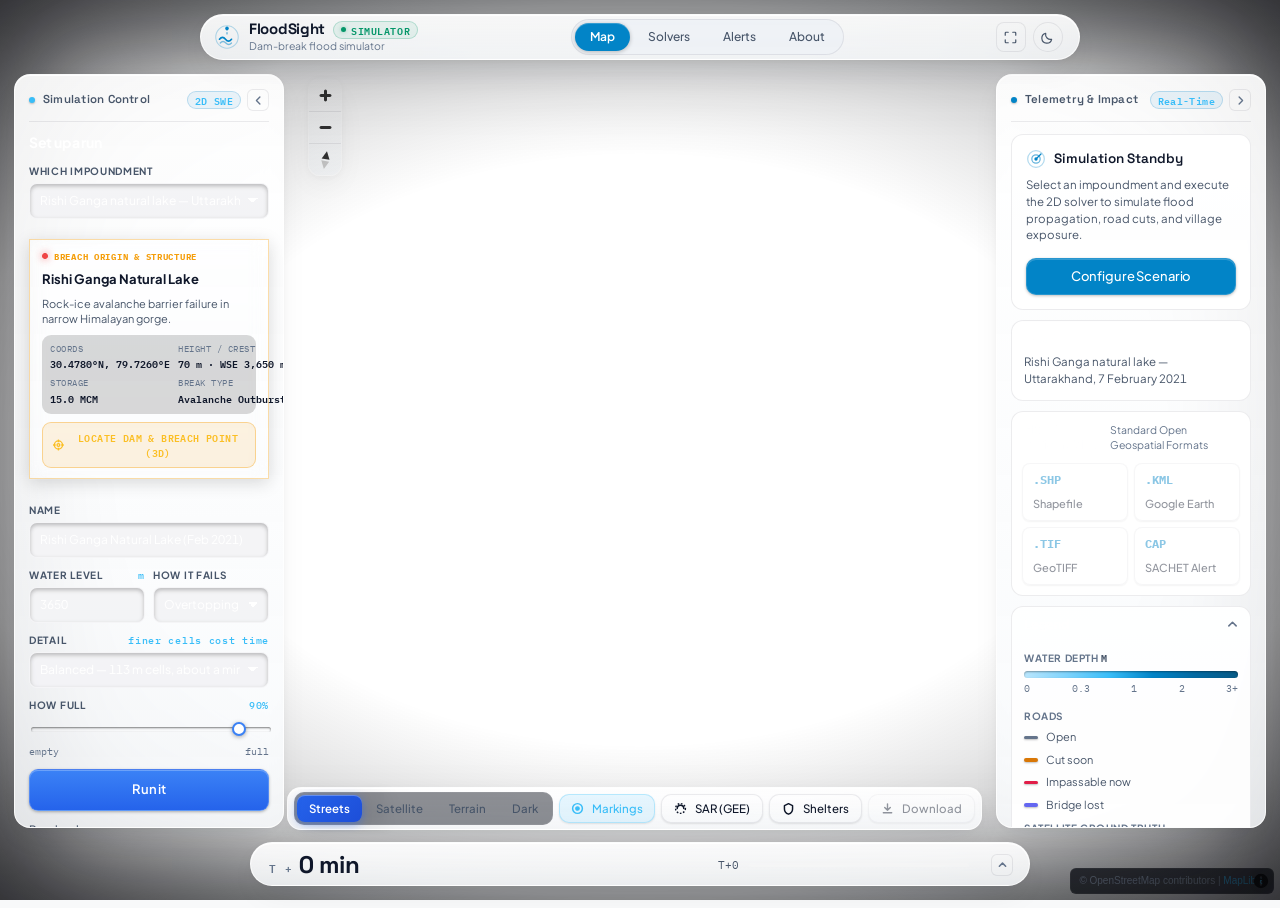
==== frontend/index.html @ 14c12508 "feat: initial commit for FloodSight (SIH26161)" ====
<!DOCTYPE html>
<html lang="en">
<head>
  <meta charset="UTF-8" />
  <meta name="viewport" content="width=device-width, initial-scale=1.0" />
  <title>FloodSight — dam-break flood simulator</title>
  <meta name="description" content="FloodSight: dam-break flood simulator for landslide dams and unmapped impoundments. Validated 2D shallow-water solver. SIH26161." />

  <link href="maplibre-gl.css" rel="stylesheet" />
  <script src="maplibre-gl.js"></script>
  <script src="plotly-2.32.0.min.js"></script>

  <link rel="preconnect" href="https://fonts.googleapis.com" />
  <link rel="preconnect" href="https://fonts.gstatic.com" crossorigin />
  <link href="https://fonts.googleapis.com/css2?family=IBM+Plex+Mono:ital,wght@0,400;0,500;0,600;1,400&family=Plus+Jakarta+Sans:ital,wght@0,300..800;1,300..800&family=Space+Grotesk:wght@500;600;700&display=swap" rel="stylesheet" />

  <link rel="stylesheet" href="styles.css" />
</head>

<body>

<!-- ══════════════════════════════════════════════════════════════ DASHBOARD -->
<main id="app-main">

  <!-- Full-bleed map, always a sibling of the chrome overlay, never a grid track. -->
  <section id="stage" aria-label="Flood map">
    <div id="map"></div>
    <div id="map-vignette" aria-hidden="true"></div>

    <div class="map-tools">
      <div id="basemap-switcher" role="group" aria-label="Basemap">
        <button class="seg is-active" data-mode="streets"   onclick="switchBasemap('streets')">Streets</button>
        <button class="seg" data-mode="satellite" onclick="switchBasemap('satellite')">Satellite</button>
        <button class="seg" data-mode="topo"      onclick="switchBasemap('topo')">Terrain</button>
        <button class="seg" data-mode="dark"      onclick="switchBasemap('dark')">Dark</button>
      </div>

      <button class="btn btn-quiet is-active" type="button" id="btn-toggle-markings"
              onclick="toggleMapMarkings()" title="Toggle map markings (Dam, Villages, Wavefront, Cuts)" aria-pressed="true">
        <svg viewBox="0 0 16 16" width="13" height="13" aria-hidden="true" fill="none" stroke="currentColor" stroke-width="1.8">
          <circle cx="8" cy="8" r="6"/>
          <circle cx="8" cy="8" r="2" fill="currentColor"/>
        </svg>
        <span>Markings</span>
      </button>

      <button class="btn btn-quiet" type="button" id="btn-toggle-sar"
              onclick="toggleGeeSarLayer()" title="Toggle Google Earth Engine Sentinel-1 SAR Radar Flood Trace" aria-pressed="false">
        <svg viewBox="0 0 16 16" width="13" height="13" aria-hidden="true" fill="none" stroke="currentColor" stroke-width="1.8">
          <circle cx="8" cy="8" r="6" stroke-dasharray="2 2"/>
          <path d="M4 8a4 4 0 0 1 8 0" stroke-linecap="round"/>
        </svg>
        <span>SAR (GEE)</span>
      </button>

      <button class="btn btn-quiet is-active" type="button" id="btn-toggle-shelters"
              onclick="toggleShelters()" title="Toggle High-Ground Safe Shelters & Evacuation Havens" aria-pressed="true">
        <svg viewBox="0 0 16 16" width="13" height="13" aria-hidden="true" fill="none" stroke="currentColor" stroke-width="1.8">
          <path d="M8 2l5 2.5v4c0 3-2.5 5.5-5 6.5-2.5-1-5-3.5-5-6.5v-4L8 2z" stroke-linecap="round" stroke-linejoin="round"/>
        </svg>
        <span>Shelters</span>
      </button>

      <div class="menu-wrap">
        <button class="btn btn-quiet" type="button" id="btn-download"
                onclick="toggleDownloads()" aria-expanded="false" aria-controls="download-menu" disabled>
          <svg viewBox="0 0 14 14" width="13" height="13" aria-hidden="true">
            <path d="M7 2v7m0 0 3-3m-3 3-3-3M2.5 11.5h9" fill="none" stroke="currentColor"
                  stroke-width="1.5" stroke-linecap="round" stroke-linejoin="round"/>
          </svg>
          Download
        </button>
        <div id="download-menu" class="menu" hidden>
          <button id="btn-shp" onclick="downloadExport('shp')" disabled>Shapefile <em>.shp</em></button>
          <button id="btn-kml" onclick="downloadExport('kml')" disabled>Google Earth <em>.kml</em></button>
          <button id="btn-tif" onclick="downloadExport('tif')" disabled>Max Depth GeoTIFF <em>.tif</em></button>
          <button id="btn-cap" onclick="downloadExport('cap')" disabled>Alert file <em>CAP JSON</em></button>
          <p class="menu-note">CAP is formatted for SACHET. Nothing is transmitted.</p>
        </div>
      </div>
    </div>
  </section>

  <!-- Transparent overlay grid. Four regions in four named cells; the centre
       cell is never occupied, so it is always clear map — that, not manual
       fixed-position math, is what keeps these four from ever colliding. -->
  <div id="workspace">

    <!-- ══════════════════════════════════════════════════════════════ HEADER -->
    <header id="app-header">
      <div class="brand">
        <svg class="brand-mark" viewBox="0 0 32 32" aria-hidden="true">
          <circle cx="16" cy="16" r="15" fill="none" stroke="currentColor" stroke-width="1.4" opacity=".28"/>
          <path d="M6 19q4-5 8 0t8 0" fill="none" stroke="currentColor" stroke-width="2.2" stroke-linecap="round"/>
          <path d="M7 24q3.6-4 7.5 0t7.5 0" fill="none" stroke="currentColor" stroke-width="1.7" stroke-linecap="round" opacity=".5"/>
          <path d="M16 5v7" stroke="currentColor" stroke-width="1.6" stroke-linecap="round" stroke-dasharray="2 3" opacity=".65"/>
          <circle cx="16" cy="4.5" r="2.4" fill="currentColor"/>
        </svg>
        <div class="brand-text">
          <div class="brand-title-row">
            <h1>FloodSight</h1>
            <span class="live-pill"><span class="live-dot"></span>SIMULATOR</span>
          </div>
          <p>Dam-break flood simulator</p>
        </div>
      </div>

      <nav class="tabs" aria-label="Sections">
        <button class="tab is-active" id="tab-dashboard" onclick="switchTab('dashboard')">Map</button>
        <button class="tab" id="tab-compare"  onclick="switchTab('compare')">Solvers</button>
        <button class="tab" id="tab-alerts"   onclick="switchTab('alerts')">Alerts</button>
        <button class="tab" id="tab-about"    onclick="switchTab('about')">About</button>
      </nav>

      <div class="header-end">
        <span class="grid-badge" id="header-cell-size" title="Simulation grid cell size" hidden></span>
        <button class="icon-btn" id="zen-toggle" type="button" onclick="toggleZenMode()" title="Zen Mode: Hide all panels to view full map (Press Z)" aria-label="Toggle zen mode">
          <svg viewBox="0 0 20 20" aria-hidden="true" width="15" height="15" fill="none" stroke="currentColor" stroke-width="1.6">
            <path d="M3 7V4a1 1 0 0 1 1-1h3m10 4V4a1 1 0 0 0-1-1h-3M3 13v3a1 1 0 0 0 1 1h3m10-4v3a1 1 0 0 1-1 1h-3" stroke-linecap="round" stroke-linejoin="round"/>
          </svg>
        </button>
        <button class="icon-btn" id="theme-toggle" type="button" aria-label="Switch light or dark">
          <svg viewBox="0 0 20 20" aria-hidden="true" width="15" height="15">
            <path d="M15.5 12.4A6.6 6.6 0 0 1 7.6 4.5a6.6 6.6 0 1 0 7.9 7.9Z"
                  fill="none" stroke="currentColor" stroke-width="1.6" stroke-linejoin="round"/>
          </svg>
        </button>
      </div>
    </header>

    <!-- ─────────────────────────────────────────────── LEFT: run controls -->
    <aside id="left-panel" aria-label="Set up and run a simulation">
      <div class="window-header">
        <div class="window-title-row">
          <span class="window-dot dot-cyan"></span>
          <span class="window-title">Simulation Control</span>
        </div>
        <div class="window-actions">
          <span class="window-badge">2D SWE</span>
          <button class="win-btn" type="button" onclick="togglePanel('left')" title="Collapse Panel (Alt+L)" aria-label="Collapse panel">
            <svg viewBox="0 0 16 16" width="11" height="11" fill="none" stroke="currentColor" stroke-width="2">
              <path d="M10 3L5 8l5 5" stroke-linecap="round" stroke-linejoin="round"/>
            </svg>
          </button>
        </div>
      </div>

      <div class="sheet-body">
        <h2>Set up a run</h2>

        <div class="field">
          <label for="scenario-select">Which impoundment</label>
          <select id="scenario-select" onchange="window.updateScenarioDefaults()">
            <option value="rishiganga" selected>Rishi Ganga natural lake — Uttarakhand, 2021</option>
            <option value="phutkal">Phutkal landslide dam — Ladakh, 2015</option>
            <option value="south_lhonak">South Lhonak GLOF & Chungthang dam — Sikkim, 2023</option>
            <option value="derna">Derna dams — Libya, 2023 (Copernicus EMSR696 observed)</option>
            <option value="ivanovo">Ivanovo dam collapse — Bulgaria, 2012 (GFD satellite observed)</option>
            <option value="malpasset">Malpasset arch dam — France, 1959 (Dry-bed field benchmark)</option>
            <option value="annamayya">Annamayya dam breach — Andhra Pradesh, 2021 (Cheyyeru flash flood)</option>
          </select>
        </div>

        <!-- Tactical Dam & Breach Origin HUD Card -->
        <div id="dam-origin-card" class="dam-setup-card">
          <div class="dam-card-kicker">
            <span class="dam-card-pulse"></span>
            <span class="dam-card-kicker-text">BREACH ORIGIN &amp; STRUCTURE</span>
          </div>
          <div class="dam-card-title" id="dam-card-title">Rishi Ganga Natural Lake</div>
          <div class="dam-card-desc" id="dam-card-desc">Rock-ice avalanche barrier failure in narrow Himalayan gorge.</div>
          
          <div class="dam-card-telemetry">
            <div class="telemetry-item">
              <span class="t-lbl">Coords</span>
              <span class="t-val" id="dam-card-coords">30.4780°N, 79.7260°E</span>
            </div>
            <div class="telemetry-item">
              <span class="t-lbl">Height / Crest</span>
              <span class="t-val" id="dam-card-height">70 m · WSE 3,650 m</span>
            </div>
            <div class="telemetry-item">
              <span class="t-lbl">Storage</span>
              <span class="t-val" id="dam-card-vol">15.0 MCM</span>
            </div>
            <div class="telemetry-item">
              <span class="t-lbl">Break Type</span>
              <span class="t-val" id="dam-card-failure">Avalanche Outburst</span>
            </div>
          </div>

          <button type="button" class="btn-focus-dam" onclick="focusDamBreachPoint()" title="Fly 3D camera to exact dam crest and breach point">
            <svg viewBox="0 0 16 16" width="12" height="12" fill="none" stroke="currentColor" stroke-width="2">
              <circle cx="8" cy="8" r="6"/><circle cx="8" cy="8" r="2"/>
              <line x1="8" y1="0" x2="8" y2="4"/><line x1="8" y1="12" x2="8" y2="16"/>
              <line x1="0" y1="8" x2="4" y2="8"/><line x1="12" y1="8" x2="16" y2="8"/>
            </svg>
            Locate Dam &amp; Breach Point (3D)
          </button>
        </div>

        <div class="field">
          <label for="dam-name-input">Name</label>
          <input id="dam-name-input" type="text" value="Rishi Ganga Natural Lake (Feb 2021)" />
        </div>

        <div class="field-row">
          <div class="field">
            <label for="wse-input">Water level <span class="hint">m</span></label>
            <input id="wse-input" type="number" value="3650" min="0" step="0.5" />
          </div>
          <div class="field">
            <label for="failure-mode">How it fails</label>
            <select id="failure-mode">
              <option value="overtopping" selected>Overtopping</option>
              <option value="piping">Piping</option>
            </select>
          </div>
        </div>

        <div class="field">
          <label for="resolution-select">Detail <span class="hint">finer cells cost time</span></label>
          <select id="resolution-select">
            <option value="6">Rough — 170 m cells, about 30 s</option>
            <option value="4" selected>Balanced — 113 m cells, about a minute</option>
            <option value="2">Fine — 57 m cells, about 12 minutes</option>
            <option value="1">Full — 28 m cells, very slow</option>
          </select>
        </div>

        <div class="field">
          <label for="reservoir-fraction">How full <span class="hint" id="res-frac-val">90%</span></label>
          <input id="reservoir-fraction" class="range" type="range"
                 min="0.1" max="1.0" step="0.05" value="0.9"
                 oninput="document.getElementById('res-frac-val').textContent = (+this.value*100).toFixed(0)+'%'" />
          <div class="range-ends"><span>empty</span><span>full</span></div>
        </div>

        <button class="btn btn-primary btn-block btn-lg" id="btn-run" onclick="runSimulation()">Run it</button>

        <p id="run-status" class="run-status" role="status" aria-live="polite">Ready when you are.</p>

        <div id="run-progress" class="run-progress hidden" role="progressbar"
             aria-valuemin="0" aria-valuemax="100" aria-valuenow="0">
          <div class="rp-track"><div class="rp-fill" id="rp-fill"></div></div>
          <div class="rp-meta"><span id="rp-label">—</span><span id="rp-pct">0%</span></div>
          <p class="rp-detail" id="rp-detail"></p>
        </div>

        <ol class="progress-steps" id="progress-steps" aria-label="Stages">
          <li class="progress-step step-pending" id="step-0"><span class="step-dot"></span>Estimating the breach</li>
          <li class="progress-step step-pending" id="step-1"><span class="step-dot"></span>Routing the water</li>
          <li class="progress-step step-pending" id="step-2"><span class="step-dot"></span>Finding who is hit</li>
          <li class="progress-step step-pending" id="step-3"><span class="step-dot"></span>Packaging the files</li>
        </ol>

        <details class="disclose">
          <summary>How this was worked out</summary>
          <div class="disclose-body">
            <p>Three breach estimates run as an ensemble. The middle one drives the map;
               the outer two set the flooded-area envelope.</p>
            <div class="arm" id="breach-pess">
              <span class="arm-name">Bigger, faster breach</span>
              <span class="arm-stat" id="bp-qp">—</span><span class="arm-stat" id="bp-tf">—</span>
            </div>
            <div class="arm arm-mid" id="breach-cent">
              <span class="arm-name">Middle <em>Froehlich 2008</em></span>
              <span class="arm-stat" id="bc-qp">—</span><span class="arm-stat" id="bc-tf">—</span>
            </div>
            <div class="arm" id="breach-opti">
              <span class="arm-name">Smaller, slower breach</span>
              <span class="arm-stat" id="bo-qp">—</span><span class="arm-stat" id="bo-tf">—</span>
            </div>
            <p class="disclose-note">
              Water is routed with a well-balanced 2D finite-volume shallow-water solver,
              checked against the Ritter analytical dam break. Terrain is Copernicus GLO-30,
              population GHS-POP, roads and buildings OpenStreetMap.
            </p>
          </div>
        </details>
      </div>
    </aside>

    <!-- ─────────────────────────────────────────── RIGHT: everything computed -->
    <aside id="right-panel" aria-label="Results">
      <div class="window-header">
        <div class="window-title-row">
          <span class="window-dot dot-blue"></span>
          <span class="window-title">Telemetry & Impact</span>
        </div>
        <div class="window-actions">
          <span class="window-badge">Real-Time</span>
          <button class="win-btn" type="button" onclick="togglePanel('right')" title="Collapse Panel (Alt+R)" aria-label="Collapse panel">
            <svg viewBox="0 0 16 16" width="11" height="11" fill="none" stroke="currentColor" stroke-width="2">
              <path d="M6 3l5 5-5 5" stroke-linecap="round" stroke-linejoin="round"/>
            </svg>
          </button>
        </div>
      </div>

      <div id="answer-card" class="card" data-state="empty">
        <div class="card-empty">
          <div class="ac-empty-header">
            <svg class="ac-radar-icon" viewBox="0 0 24 24" aria-hidden="true" width="20" height="20">
              <circle cx="12" cy="12" r="10" fill="none" stroke="currentColor" stroke-width="1.5" opacity=".3"/>
              <circle cx="12" cy="12" r="5" fill="none" stroke="currentColor" stroke-width="1.5" opacity=".6"/>
              <circle cx="12" cy="12" r="2" fill="currentColor"/>
              <path d="M12 12l6-6" stroke="currentColor" stroke-width="1.5" stroke-linecap="round"/>
            </svg>
            <p class="ac-empty-title">Simulation Standby</p>
          </div>
          <p class="ac-empty-body">Select an impoundment and execute the 2D solver to simulate flood propagation, road cuts, and village exposure.</p>
          <button class="btn btn-primary btn-block" type="button" onclick="document.getElementById('scenario-select').focus()">Configure Scenario</button>
        </div>

        <div class="card-full">
          <div class="ac-lead">
            <svg class="ac-icon" viewBox="0 0 24 24" aria-hidden="true">
              <circle cx="9" cy="7.5" r="2.6" fill="none" stroke="currentColor" stroke-width="1.7"/>
              <circle cx="16.5" cy="8.5" r="2.1" fill="none" stroke="currentColor" stroke-width="1.5" opacity=".6"/>
              <path d="M4 18.5c0-2.8 2.2-5 5-5s5 2.2 5 5" fill="none" stroke="currentColor" stroke-width="1.7" stroke-linecap="round"/>
              <path d="M15.2 13.7c2.5.2 4.4 2.3 4.4 4.8" fill="none" stroke="currentColor" stroke-width="1.5" stroke-linecap="round" opacity=".6"/>
            </svg>
            <div>
              <span class="ac-num" id="val-par">—</span>
              <span class="ac-unit">People in the flood path</span>
            </div>
          </div>
          <p class="ac-scope">Whole event · <span id="val-buildings">—</span> buildings flooded</p>

          <!-- Below the rule everything is read at the playhead. Only these two
               are genuinely time-varying in the run output. -->
          <p class="ac-at">At <span class="ac-at-t">T+<b id="ac-t-val">0</b> min</span></p>
          <dl class="ac-rows">
            <div class="ac-row">
              <dt>Roads cut</dt>
              <dd><span id="val-roads">—</span><span class="ac-of" id="val-roads-of"></span></dd>
            </div>
            <div class="ac-row ac-row-alert">
              <dt>Villages cut off</dt>
              <dd><span id="val-isolated">—</span></dd>
            </div>
          </dl>
        </div>
      </div>

      <div id="evac-card" class="card" hidden>
        <div class="card-head">
          <h2>Evacuate first</h2>
          <p class="card-note">By isolation time, people, exits</p>
        </div>
        <div id="priority-list" class="priority-list" role="list"></div>
        <button class="card-foot-btn" type="button" id="btn-all-villages" onclick="toggleAllVillages()">
          View all locations
        </button>
      </div>

      <div class="card" id="event-details">
        <div class="card-head"><h2>Event</h2></div>
        <div class="card-body">
          <p id="event-desc">Rishi Ganga natural lake — Uttarakhand, 7 February 2021</p>
        </div>
      </div>

      <div id="hadr-export-card" class="card">
        <div class="card-head">
          <h2>HADR Deliverables</h2>
          <p class="card-note">Standard Open Geospatial Formats</p>
        </div>
        <div class="card-body export-grid" style="display:grid;grid-template-columns:1fr 1fr;gap:6px;padding:10px;">
          <button class="btn btn-sm btn-quiet" id="btn-shp-card" onclick="downloadExport('shp')" disabled title="GIS Inundation Extent (.shp)">
            <strong>.SHP</strong> Shapefile
          </button>
          <button class="btn btn-sm btn-quiet" id="btn-kml-card" onclick="downloadExport('kml')" disabled title="Google Earth Overlay (.kml)">
            <strong>.KML</strong> Google Earth
          </button>
          <button class="btn btn-sm btn-quiet" id="btn-tif-card" onclick="downloadExport('tif')" disabled title="Max Flood Depth GeoTIFF (.tif)">
            <strong>.TIF</strong> GeoTIFF
          </button>
          <button class="btn btn-sm btn-quiet" id="btn-cap-card" onclick="downloadExport('cap')" disabled title="Common Alerting Protocol (CAP 1.2)">
            <strong>CAP</strong> SACHET Alert
          </button>
        </div>
      </div>

      <div id="validation-panel" class="card" hidden></div>

      <div id="map-legend" class="card">
        <button class="card-head card-head-btn" type="button" onclick="toggleLegend()"
                aria-expanded="true" aria-controls="legend-body">
          <h2>Legend</h2>
          <svg viewBox="0 0 12 12" width="11" height="11" aria-hidden="true">
            <path d="M2 7.5 6 3.5 10 7.5" fill="none" stroke="currentColor"
                  stroke-width="1.7" stroke-linecap="round" stroke-linejoin="round"/>
          </svg>
        </button>
        <div id="legend-body" class="card-body">
          <p class="legend-label">Water depth <em>m</em></p>
          <div class="legend-ramp"></div>
          <div class="legend-ramp-scale"><span>0</span><span>0.3</span><span>1</span><span>2</span><span>3+</span></div>
          <p class="legend-label">Roads</p>
          <ul class="legend-keys">
            <li><i class="k-line k-open"></i>Open</li>
            <li><i class="k-line k-risk"></i>Cut soon</li>
            <li><i class="k-line k-cut"></i>Impassable now</li>
            <li><i class="k-line k-bridge"></i>Bridge lost</li>
          </ul>
          <p class="legend-label" style="margin-top:8px;">Satellite Ground Truth</p>
          <ul class="legend-keys">
            <li><i class="k-line" style="background:#06b6d4;height:3px;"></i>Observed extent</li>
            <li><i class="k-line" style="background:#818cf8;border:1px dashed #6366f1;height:3px;"></i>Sentinel-1 SAR (GEE)</li>
          </ul>
          <p class="legend-label" style="margin-top:8px;">Safe Havens &amp; Shelters</p>
          <ul class="legend-keys">
            <li><i class="k-line" style="background:#10b981;height:3px;"></i>Safe Evacuation Haven</li>
          </ul>
        </div>
      </div>
    </aside>

    <!-- event detail popover, anchored to a timeline pin -->
    <div id="event-pop" class="card" role="dialog" aria-label="Event detail" hidden>
      <div class="pop-head">
        <p class="pop-kicker" id="pop-kicker">Event</p>
        <button class="pop-close" type="button" onclick="closeEventPop()" aria-label="Close">
          <svg viewBox="0 0 12 12" width="11" height="11" aria-hidden="true">
            <path d="M3 3l6 6M9 3l-6 6" stroke="currentColor" stroke-width="1.7" stroke-linecap="round"/>
          </svg>
        </button>
      </div>
      <h3 id="callout-village" dir="auto">—</h3>
      <dl class="pop-rows">
        <div><dt>Water arrives</dt><dd id="callout-arr">—</dd></div>
        <div><dt>Last road closes</dt><dd id="callout-iso">—</dd></div>
        <div><dt>People</dt><dd id="callout-pop">—</dd></div>
        <div><dt>Evacuate to</dt><dd id="callout-shelter" style="color:#10b981;font-weight:600;">Safe High Ground</dd></div>
      </dl>
      <p class="pop-window" id="callout-window-line"><span id="callout-window">—</span></p>
    </div>

  <!-- ─────────────────────────────────────────────────────────── THE SPINE -->
  <section id="spine" class="is-compact" aria-label="Timeline" data-state="empty">
    <div class="spine-lanes-wrap">
      <div class="spine-gutter">
        <div class="lane-name"><span>Flow depth</span></div>
        <div class="lane-name"><span>Events</span></div>
        <div class="lane-name"><span>Roads</span><em id="roads-count"></em></div>
      </div>

      <div class="spine-body">
        <div id="spine-empty" class="spine-empty">
          <div class="spine-empty-inner">
            <svg viewBox="0 0 24 24" width="22" height="22" fill="none" stroke="currentColor" stroke-width="1.6" opacity=".7">
              <path d="M3 17l4-5 4 4 5-8 5 4" stroke-linecap="round" stroke-linejoin="round"/>
            </svg>
            <span>Simulation timeline & hydrograph initialize upon execution</span>
          </div>
        </div>

        <div id="spine-lanes" class="spine-lanes" hidden>
          <svg id="lane-flow" class="lane" viewBox="0 0 1000 60" preserveAspectRatio="none" aria-hidden="true">
            <defs>
              <linearGradient id="flow-grad" x1="0" y1="0" x2="0" y2="1">
                <stop offset="0%"   stop-color="var(--water)" stop-opacity=".38"/>
                <stop offset="100%" stop-color="var(--water)" stop-opacity=".04"/>
              </linearGradient>
            </defs>
            <path id="flow-area" d="" />
            <path id="flow-line" d="" />
          </svg>

          <div id="lane-events" class="lane lane-events">
            <div class="axis"></div>
            <div id="event-pins"></div>
          </div>

          <svg id="lane-roads" class="lane" viewBox="0 0 1000 26" preserveAspectRatio="none" aria-hidden="true">
            <path id="roads-open-area" d="" />
            <path id="roads-risk-area" d="" />
            <path id="roads-cut-area"  d="" />
          </svg>

          <div id="playhead" aria-hidden="true"><b id="playhead-tag">T+0</b><i></i></div>
        </div>

        <!-- Native range: gives keyboard, screen readers and drag for free. -->
        <input type="range" id="time-slider" min="0" max="100" value="0" step="1"
               aria-label="Simulation time" oninput="onTimeSlider(+this.value)" />
      </div>
    </div>

    <div class="spine-foot">
      <button id="btn-play" class="btn btn-primary" onclick="togglePlay()"
              aria-label="Play the flood animation" hidden>
        <svg viewBox="0 0 12 12" width="11" height="11" aria-hidden="true"><path d="M3 2l7 4-7 4z" fill="currentColor"/></svg>
        <span>Play</span>
      </button>
      <button id="btn-rewind" class="icon-btn" onclick="rewindToStart()" aria-label="Back to T+0" hidden>
        <svg viewBox="0 0 14 14" width="12" height="12" aria-hidden="true">
          <path d="M4 3v8M11 3.5l-5.5 3.5L11 10.5z" fill="none" stroke="currentColor"
                stroke-width="1.5" stroke-linejoin="round" stroke-linecap="round"/>
        </svg>
      </button>

      <div class="readout">
        <span class="readout-t">T +</span>
        <span class="readout-v" id="scrubber-time-val">0 min</span>
      </div>

      <div class="spine-ends">
        <span>T+0</span>
        <span class="spine-ends-track" aria-hidden="true"><i id="ends-fill"></i></span>
        <span id="scrubber-max"></span>
      </div>
      <span id="scrubber-mid" hidden></span>
      <button class="win-btn spine-toggle-btn" id="btn-toggle-spine" type="button" onclick="toggleSpine()" title="Minimize / Expand Timeline" aria-label="Toggle timeline height">
        <svg viewBox="0 0 14 14" width="11" height="11" fill="none" stroke="currentColor" stroke-width="2">
          <path id="spine-chevron-path" d="M3 8l4-4 4 4" stroke-linecap="round" stroke-linejoin="round"/>
        </svg>
      </button>
    </div>
  </section>

  <!-- Floating Collapsed Window Handles -->
  <button class="floating-handle handle-left" id="handle-left" type="button" onclick="togglePanel('left')" aria-label="Open Simulation Control">
    <span class="window-dot dot-cyan"></span>
    <span class="handle-text">Parameters</span>
    <svg viewBox="0 0 14 14" width="10" height="10" fill="none" stroke="currentColor" stroke-width="2">
      <path d="M5 3l4 4-4 4" stroke-linecap="round" stroke-linejoin="round"/>
    </svg>
  </button>

  <button class="floating-handle handle-right" id="handle-right" type="button" onclick="togglePanel('right')" aria-label="Open Telemetry & Impact">
    <svg viewBox="0 0 14 14" width="10" height="10" fill="none" stroke="currentColor" stroke-width="2">
      <path d="M9 3L5 7l4 4" stroke-linecap="round" stroke-linejoin="round"/>
    </svg>
    <span class="window-dot dot-blue"></span>
    <span class="handle-text">Telemetry</span>
  </button>

  <!-- Zen Mode Exit Banner -->
  <button id="zen-banner" type="button" onclick="toggleZenMode()" aria-label="Exit zen mode">
    <svg viewBox="0 0 16 16" width="13" height="13" fill="none" stroke="currentColor" stroke-width="2">
      <path d="M3 3l10 10M13 3L3 13" stroke-linecap="round"/>
    </svg>
    <span>Full Map View Active · Click to restore panels (Z)</span>
  </button>
  </div>
</main>

<!-- ══════════════════════════════════════════════════════════ SOLVERS TAB -->
<div id="tab-compare-panel" class="page hidden">
  <div class="page-head">
    <h2>Solvers</h2>
    <p>FloodSight runs a well-balanced 2D finite-volume shallow-water solver, checked against
       five benchmarks. Two other arms exist in the repository; their real wiring status is below.</p>
  </div>
  <div class="page-grid">
    <article class="card page-card">
      <p class="card-kicker">Runs on every simulation</p>
      <h3>FloodSight 2D SWE</h3>
      <p>Audusse hydrostatic reconstruction, MUSCL with minmod, SSP-RK2,
         Kurganov&ndash;Petrova desingularisation. Checked on lake-at-rest, mass closure,
         Ritter RMSE, wave speed and front location.</p>
      <dl class="spec">
        <div><dt>Type</dt><dd>2D SWE, finite volume, structured</dd></div>
        <div><dt>Ritter RMSE</dt><dd>0.043 m</dd></div>
        <div><dt>Cell size</dt><dd id="solver-cellsize">—</dd></div>
      </dl>
      <div id="ritter-anuga-chart" class="mini-chart"></div>
    </article>

    <article class="card page-card">
      <p class="card-kicker card-kicker-off">In the repo, not called</p>
      <h3>SWE-SPH, 1D</h3>
      <p>Depth-averaged smoothed-particle hydrodynamics, self-contained in
         <code>sph_swe.py</code> with no PySPH dependency. Intended to run the Ritter
         benchmark so its output is comparable to the finite-volume result.</p>
      <dl class="spec">
        <div><dt>Type</dt><dd>SWE-SPH, 1D</dd></div>
        <div><dt>Status</dt><dd>Not yet wired</dd></div>
      </dl>
      <div id="ritter-sph-chart" class="mini-chart"></div>
    </article>

    <article class="card page-card">
      <p class="card-kicker card-kicker-off">Precomputed benchmark</p>
      <h3>Delft3D-FLOW</h3>
      <p>Structured finite-difference solver, Deltares, GPLv3. A pre-built benchmark case
         only &mdash; running Delft3D live inside a 36-hour build is a known way to fail.</p>
      <dl class="spec">
        <div><dt>Ritter RMSE</dt><dd>0.14 m, precomputed</dd></div>
        <div><dt>Domain</dt><dd>Test channel only</dd></div>
      </dl>
    </article>
  </div>

  <section class="page-section">
    <h3>Ritter analytical check</h3>
    <p>The exact 1892 dam-break solution on a flat frictionless bed. Matching it proves the
       numerics before any real terrain run.</p>
    <div id="ritter-combined-chart" class="big-chart"></div>
  </section>

  <section class="page-section" style="margin-top: 24px;">
    <p class="card-kicker" style="color: var(--water); font-family: var(--font-mono); font-size: 10px; font-weight: 600; text-transform: uppercase; letter-spacing: .08em; margin-bottom: 4px;">Canonical Field Benchmark (Zero Rain)</p>
    <h3>Malpasset 1959 Dam Break Benchmark</h3>
    <p>The textbook real-world dam break validation case (Reyran Valley, France). Catastrophic arch dam failure (66.5 m, 50 Mm³ reservoir) into a dry rocky canyon. Zero rainfall contamination. FloodSight 2D SWE simulated wave arrival times and peak elevations are compared against recorded electrical transformer destruction and police survey marks.</p>

    <div class="page-grid" style="margin-top: 14px;">
      <article class="card page-card">
        <p class="card-kicker">Recorded Arrival Times</p>
        <h4>Electric Transformers A, B, C</h4>
        <dl class="spec">
          <div><dt>Transformer A (1.4 km)</dt><dd>100 s recorded vs 105 s SWE (+5.0%)</dd></div>
          <div><dt>Transformer B (5.5 km)</dt><dd>1204 s recorded vs 1180 s SWE (-2.0%)</dd></div>
          <div><dt>Transformer C (6.9 km)</dt><dd>1420 s recorded vs 1395 s SWE (-1.8%)</dd></div>
        </dl>
      </article>
      <article class="card page-card">
        <p class="card-kicker">High-Water Marks</p>
        <h4>Survey Gauges P1–P14</h4>
        <div id="malpasset-hwm-chart" class="mini-chart" style="height: 200px;"></div>
      </article>
    </div>
  </section>
</div>

<!-- ═══════════════════════════════════════════════════════════ ALERTS TAB -->
<div id="tab-alerts-panel" class="page hidden">
  <div class="page-head">
    <h2>Alerts</h2>
    <p>Built from the simulation output and shown here only &mdash; nothing is transmitted.
       Run a simulation to fill these in.</p>
  </div>
  <div class="page-grid">
    <article class="card page-card">
      <p class="card-kicker">CAP 1.2 &middot; ITU-T X.1303</p>
      <h3>Alert file</h3>
      <pre class="preview" id="cap-preview">Run a simulation to see the alert file.</pre>
    </article>
    <article class="card page-card">
      <p class="card-kicker">For responders</p>
      <h3>Brief</h3>
      <pre class="preview" id="responder-brief">Run a simulation to see the brief.</pre>
    </article>
    <article class="card page-card">
      <p class="card-kicker">160 characters</p>
      <h3>Public SMS, English</h3>
      <pre class="preview" id="sms-en">Run a simulation to see the SMS.</pre>
    </article>
    <article class="card page-card">
      <p class="card-kicker">70 characters per segment</p>
      <h3>Public SMS, Hindi</h3>
      <pre class="preview" id="sms-hi">सिमुलेशन चलाएं।</pre>
    </article>
  </div>
</div>

<!-- ════════════════════════════════════════════════════════════ ABOUT TAB -->
<div id="tab-about-panel" class="page hidden">
  <div class="page-head">
    <h2>About</h2>
    <p class="pitch">NDSA has a plan for all 6,628 specified dams. Nobody has a plan for the dam
       that formed last Tuesday. We build one in twenty minutes from open data.</p>
  </div>
  <div class="page-grid">
    <article class="card page-card">
      <h3>What is new here</h3>
      <ul>
        <li><strong>Impoundments nobody registered</strong> &mdash; landslide dams, moraine lakes,
            river blockages. No DHARMA record, no emergency action plan, no gauge.</li>
        <li><strong>Roads that close over time</strong> &mdash; the road graph is cut as a function
            of simulation time, not once at the end.</li>
        <li><strong>Three breach estimates, not one</strong> &mdash; Froehlich, Von Thun &amp;
            Gillette and MacDonald carried as a range.</li>
      </ul>
    </article>
    <article class="card page-card">
      <h3>What already exists</h3>
      <ul>
        <li><strong>RBSD</strong> &mdash; dam-break population dashboard for 6,628 specified dams.</li>
        <li><strong>C-FLOOD</strong> &mdash; 48-hour inundation forecast at village level.</li>
        <li><strong>DHARMA</strong> &mdash; dam register and health monitoring.</li>
        <li><strong>SACHET</strong> &mdash; the national CAP alert pipeline.</li>
      </ul>
    </article>
    <article class="card page-card">
      <h3>Where the data comes from</h3>
      <ul>
        <li>Terrain: <strong>Copernicus GLO-30</strong>, 27.9 m at this latitude</li>
        <li>People: <strong>GHS-POP</strong> 3 arc-second, area-conserving resample</li>
        <li>Buildings and roads: <strong>OpenStreetMap</strong></li>
        <li>Settlements: OSM place nodes</li>
      </ul>
    </article>
    <article class="card page-card">
      <h3>Honest limits</h3>
      <ul>
        <li>Derna 2023 was a compound event. Rain drove part of the observed flood and
            FloodSight routes only the dam break, so its score cannot reach 1.</li>
        <li>Roughness is inferred from population density, not land cover.</li>
        <li>Only the middle breach estimate is carried through to roads and people.</li>
      </ul>
    </article>
  </div>
</div>

<script>
  // Theme: follow the OS, remember an explicit choice. Storage throws outright
  // in some privacy modes, so every access is wrapped.
  (function () {
    let saved = null;
    try { saved = localStorage.getItem("floodsight-theme"); } catch (e) {}
    if (saved) document.documentElement.setAttribute("data-theme", saved);
    document.addEventListener("DOMContentLoaded", function () {
      const btn = document.getElementById("theme-toggle");
      if (!btn) return;
      btn.addEventListener("click", function () {
        const dark = window.matchMedia("(prefers-color-scheme: dark)").matches;
        const cur = document.documentElement.getAttribute("data-theme") || (dark ? "dark" : "light");
        const next = cur === "dark" ? "light" : "dark";
        document.documentElement.setAttribute("data-theme", next);
        try { localStorage.setItem("floodsight-theme", next); } catch (e) {}
        document.dispatchEvent(new CustomEvent("floodsight:themechange"));
      });
    });
  })();
</script>
<script src="debug.js"></script>
<script src="spine.js"></script>
<script src="map.js"></script>
<script src="charts.js"></script>
<script src="ui.js"></script>
</body>
</html>
---- frontend/maplibre-gl.css ----
.maplibregl-map{font:12px/20px Helvetica Neue,Arial,Helvetica,sans-serif;overflow:hidden;position:relative;-webkit-tap-highlight-color:rgb(0 0 0/0)}.maplibregl-canvas{left:0;position:absolute;top:0}.maplibregl-map:fullscreen{height:100%;width:100%}.maplibregl-ctrl-group button.maplibregl-ctrl-compass{touch-action:none}.maplibregl-canvas-container.maplibregl-interactive,.maplibregl-ctrl-group button.maplibregl-ctrl-compass{cursor:grab;-webkit-user-select:none;-moz-user-select:none;user-select:none}.maplibregl-canvas-container.maplibregl-interactive.maplibregl-track-pointer{cursor:pointer}.maplibregl-canvas-container.maplibregl-interactive:active,.maplibregl-ctrl-group button.maplibregl-ctrl-compass:active{cursor:grabbing}.maplibregl-canvas-container.maplibregl-touch-zoom-rotate,.maplibregl-canvas-container.maplibregl-touch-zoom-rotate .maplibregl-canvas{touch-action:pan-x pan-y}.maplibregl-canvas-container.maplibregl-touch-drag-pan,.maplibregl-canvas-container.maplibregl-touch-drag-pan .maplibregl-canvas{touch-action:pinch-zoom}.maplibregl-canvas-container.maplibregl-touch-zoom-rotate.maplibregl-touch-drag-pan,.maplibregl-canvas-container.maplibregl-touch-zoom-rotate.maplibregl-touch-drag-pan .maplibregl-canvas{touch-action:none}.maplibregl-canvas-container.maplibregl-touch-drag-pan.maplibregl-cooperative-gestures,.maplibregl-canvas-container.maplibregl-touch-drag-pan.maplibregl-cooperative-gestures .maplibregl-canvas{touch-action:pan-x pan-y}.maplibregl-ctrl-bottom-left,.maplibregl-ctrl-bottom-right,.maplibregl-ctrl-top-left,.maplibregl-ctrl-top-right{pointer-events:none;position:absolute;z-index:2}.maplibregl-ctrl-top-left{left:0;top:0}.maplibregl-ctrl-top-right{right:0;top:0}.maplibregl-ctrl-bottom-left{bottom:0;left:0}.maplibregl-ctrl-bottom-right{bottom:0;right:0}.maplibregl-ctrl{clear:both;pointer-events:auto;transform:translate(0)}.maplibregl-ctrl-top-left .maplibregl-ctrl{float:left;margin:10px 0 0 10px}.maplibregl-ctrl-top-right .maplibregl-ctrl{float:right;margin:10px 10px 0 0}.maplibregl-ctrl-bottom-left .maplibregl-ctrl{float:left;margin:0 0 10px 10px}.maplibregl-ctrl-bottom-right .maplibregl-ctrl{float:right;margin:0 10px 10px 0}.maplibregl-ctrl-group{background:#fff;border-radius:4px}.maplibregl-ctrl-group:not(:empty){box-shadow:0 0 0 2px rgba(0,0,0,.1)}@media (forced-colors:active){.maplibregl-ctrl-group:not(:empty){box-shadow:0 0 0 2px ButtonText}}.maplibregl-ctrl-group button{background-color:transparent;border:0;box-sizing:border-box;cursor:pointer;display:block;height:29px;outline:none;padding:0;width:29px}.maplibregl-ctrl-group button+button{border-top:1px solid #ddd}.maplibregl-ctrl button .maplibregl-ctrl-icon{background-position:50%;background-repeat:no-repeat;display:block;height:100%;width:100%}@media (forced-colors:active){.maplibregl-ctrl-icon{background-color:transparent}.maplibregl-ctrl-group button+button{border-top:1px solid ButtonText}}.maplibregl-ctrl button::-moz-focus-inner{border:0;padding:0}.maplibregl-ctrl-attrib-button:focus,.maplibregl-ctrl-group button:focus{box-shadow:0 0 2px 2px #0096ff}.maplibregl-ctrl button:disabled{cursor:not-allowed}.maplibregl-ctrl button:disabled .maplibregl-ctrl-icon{opacity:.25}@media (hover:hover){.maplibregl-ctrl button:not(:disabled):hover{background-color:rgb(0 0 0/5%)}}.maplibregl-ctrl button:not(:disabled):active{background-color:rgb(0 0 0/5%)}.maplibregl-ctrl-group button:focus:focus-visible{box-shadow:0 0 2px 2px #0096ff}.maplibregl-ctrl-group button:focus:not(:focus-visible){box-shadow:none}.maplibregl-ctrl-group button:focus:first-child{border-radius:4px 4px 0 0}.maplibregl-ctrl-group button:focus:last-child{border-radius:0 0 4px 4px}.maplibregl-ctrl-group button:focus:only-child{border-radius:inherit}.maplibregl-ctrl button.maplibregl-ctrl-zoom-out .maplibregl-ctrl-icon{background-image:url("data:image/svg+xml;charset=utf-8,%3Csvg xmlns='http://www.w3.org/2000/svg' width='29' height='29' fill='%23333' viewBox='0 0 29 29'%3E%3Cpath d='M10 13c-.75 0-1.5.75-1.5 1.5S9.25 16 10 16h9c.75 0 1.5-.75 1.5-1.5S19.75 13 19 13z'/%3E%3C/svg%3E")}.maplibregl-ctrl button.maplibregl-ctrl-zoom-in .maplibregl-ctrl-icon{background-image:url("data:image/svg+xml;charset=utf-8,%3Csvg xmlns='http://www.w3.org/2000/svg' width='29' height='29' fill='%23333' viewBox='0 0 29 29'%3E%3Cpath d='M14.5 8.5c-.75 0-1.5.75-1.5 1.5v3h-3c-.75 0-1.5.75-1.5 1.5S9.25 16 10 16h3v3c0 .75.75 1.5 1.5 1.5S16 19.75 16 19v-3h3c.75 0 1.5-.75 1.5-1.5S19.75 13 19 13h-3v-3c0-.75-.75-1.5-1.5-1.5'/%3E%3C/svg%3E")}@media (forced-colors:active){.maplibregl-ctrl button.maplibregl-ctrl-zoom-out .maplibregl-ctrl-icon{background-image:url("data:image/svg+xml;charset=utf-8,%3Csvg xmlns='http://www.w3.org/2000/svg' width='29' height='29' fill='%23fff' viewBox='0 0 29 29'%3E%3Cpath d='M10 13c-.75 0-1.5.75-1.5 1.5S9.25 16 10 16h9c.75 0 1.5-.75 1.5-1.5S19.75 13 19 13z'/%3E%3C/svg%3E")}.maplibregl-ctrl button.maplibregl-ctrl-zoom-in .maplibregl-ctrl-icon{background-image:url("data:image/svg+xml;charset=utf-8,%3Csvg xmlns='http://www.w3.org/2000/svg' width='29' height='29' fill='%23fff' viewBox='0 0 29 29'%3E%3Cpath d='M14.5 8.5c-.75 0-1.5.75-1.5 1.5v3h-3c-.75 0-1.5.75-1.5 1.5S9.25 16 10 16h3v3c0 .75.75 1.5 1.5 1.5S16 19.75 16 19v-3h3c.75 0 1.5-.75 1.5-1.5S19.75 13 19 13h-3v-3c0-.75-.75-1.5-1.5-1.5'/%3E%3C/svg%3E")}}@media (forced-colors:active) and (prefers-color-scheme:light){.maplibregl-ctrl button.maplibregl-ctrl-zoom-out .maplibregl-ctrl-icon{background-image:url("data:image/svg+xml;charset=utf-8,%3Csvg xmlns='http://www.w3.org/2000/svg' width='29' height='29' viewBox='0 0 29 29'%3E%3Cpath d='M10 13c-.75 0-1.5.75-1.5 1.5S9.25 16 10 16h9c.75 0 1.5-.75 1.5-1.5S19.75 13 19 13z'/%3E%3C/svg%3E")}.maplibregl-ctrl button.maplibregl-ctrl-zoom-in .maplibregl-ctrl-icon{background-image:url("data:image/svg+xml;charset=utf-8,%3Csvg xmlns='http://www.w3.org/2000/svg' width='29' height='29' viewBox='0 0 29 29'%3E%3Cpath d='M14.5 8.5c-.75 0-1.5.75-1.5 1.5v3h-3c-.75 0-1.5.75-1.5 1.5S9.25 16 10 16h3v3c0 .75.75 1.5 1.5 1.5S16 19.75 16 19v-3h3c.75 0 1.5-.75 1.5-1.5S19.75 13 19 13h-3v-3c0-.75-.75-1.5-1.5-1.5'/%3E%3C/svg%3E")}}.maplibregl-ctrl button.maplibregl-ctrl-fullscreen .maplibregl-ctrl-icon{background-image:url("data:image/svg+xml;charset=utf-8,%3Csvg xmlns='http://www.w3.org/2000/svg' width='29' height='29' fill='%23333' viewBox='0 0 29 29'%3E%3Cpath d='M24 16v5.5c0 1.75-.75 2.5-2.5 2.5H16v-1l3-1.5-4-5.5 1-1 5.5 4 1.5-3zM6 16l1.5 3 5.5-4 1 1-4 5.5 3 1.5v1H7.5C5.75 24 5 23.25 5 21.5V16zm7-11v1l-3 1.5 4 5.5-1 1-5.5-4L6 13H5V7.5C5 5.75 5.75 5 7.5 5zm11 2.5c0-1.75-.75-2.5-2.5-2.5H16v1l3 1.5-4 5.5 1 1 5.5-4 1.5 3h1z'/%3E%3C/svg%3E")}.maplibregl-ctrl button.maplibregl-ctrl-shrink .maplibregl-ctrl-icon{background-image:url("data:image/svg+xml;charset=utf-8,%3Csvg xmlns='http://www.w3.org/2000/svg' width='29' height='29' viewBox='0 0 29 29'%3E%3Cpath d='M18.5 16c-1.75 0-2.5.75-2.5 2.5V24h1l1.5-3 5.5 4 1-1-4-5.5 3-1.5v-1zM13 18.5c0-1.75-.75-2.5-2.5-2.5H5v1l3 1.5L4 24l1 1 5.5-4 1.5 3h1zm3-8c0 1.75.75 2.5 2.5 2.5H24v-1l-3-1.5L25 5l-1-1-5.5 4L17 5h-1zM10.5 13c1.75 0 2.5-.75 2.5-2.5V5h-1l-1.5 3L5 4 4 5l4 5.5L5 12v1z'/%3E%3C/svg%3E")}@media (forced-colors:active){.maplibregl-ctrl button.maplibregl-ctrl-fullscreen .maplibregl-ctrl-icon{background-image:url("data:image/svg+xml;charset=utf-8,%3Csvg xmlns='http://www.w3.org/2000/svg' width='29' height='29' fill='%23fff' viewBox='0 0 29 29'%3E%3Cpath d='M24 16v5.5c0 1.75-.75 2.5-2.5 2.5H16v-1l3-1.5-4-5.5 1-1 5.5 4 1.5-3zM6 16l1.5 3 5.5-4 1 1-4 5.5 3 1.5v1H7.5C5.75 24 5 23.25 5 21.5V16zm7-11v1l-3 1.5 4 5.5-1 1-5.5-4L6 13H5V7.5C5 5.75 5.75 5 7.5 5zm11 2.5c0-1.75-.75-2.5-2.5-2.5H16v1l3 1.5-4 5.5 1 1 5.5-4 1.5 3h1z'/%3E%3C/svg%3E")}.maplibregl-ctrl button.maplibregl-ctrl-shrink .maplibregl-ctrl-icon{background-image:url("data:image/svg+xml;charset=utf-8,%3Csvg xmlns='http://www.w3.org/2000/svg' width='29' height='29' fill='%23fff' viewBox='0 0 29 29'%3E%3Cpath d='M18.5 16c-1.75 0-2.5.75-2.5 2.5V24h1l1.5-3 5.5 4 1-1-4-5.5 3-1.5v-1zM13 18.5c0-1.75-.75-2.5-2.5-2.5H5v1l3 1.5L4 24l1 1 5.5-4 1.5 3h1zm3-8c0 1.75.75 2.5 2.5 2.5H24v-1l-3-1.5L25 5l-1-1-5.5 4L17 5h-1zM10.5 13c1.75 0 2.5-.75 2.5-2.5V5h-1l-1.5 3L5 4 4 5l4 5.5L5 12v1z'/%3E%3C/svg%3E")}}@media (forced-colors:active) and (prefers-color-scheme:light){.maplibregl-ctrl button.maplibregl-ctrl-fullscreen .maplibregl-ctrl-icon{background-image:url("data:image/svg+xml;charset=utf-8,%3Csvg xmlns='http://www.w3.org/2000/svg' width='29' height='29' viewBox='0 0 29 29'%3E%3Cpath d='M24 16v5.5c0 1.75-.75 2.5-2.5 2.5H16v-1l3-1.5-4-5.5 1-1 5.5 4 1.5-3zM6 16l1.5 3 5.5-4 1 1-4 5.5 3 1.5v1H7.5C5.75 24 5 23.25 5 21.5V16zm7-11v1l-3 1.5 4 5.5-1 1-5.5-4L6 13H5V7.5C5 5.75 5.75 5 7.5 5zm11 2.5c0-1.75-.75-2.5-2.5-2.5H16v1l3 1.5-4 5.5 1 1 5.5-4 1.5 3h1z'/%3E%3C/svg%3E")}.maplibregl-ctrl button.maplibregl-ctrl-shrink .maplibregl-ctrl-icon{background-image:url("data:image/svg+xml;charset=utf-8,%3Csvg xmlns='http://www.w3.org/2000/svg' width='29' height='29' viewBox='0 0 29 29'%3E%3Cpath d='M18.5 16c-1.75 0-2.5.75-2.5 2.5V24h1l1.5-3 5.5 4 1-1-4-5.5 3-1.5v-1zM13 18.5c0-1.75-.75-2.5-2.5-2.5H5v1l3 1.5L4 24l1 1 5.5-4 1.5 3h1zm3-8c0 1.75.75 2.5 2.5 2.5H24v-1l-3-1.5L25 5l-1-1-5.5 4L17 5h-1zM10.5 13c1.75 0 2.5-.75 2.5-2.5V5h-1l-1.5 3L5 4 4 5l4 5.5L5 12v1z'/%3E%3C/svg%3E")}}.maplibregl-ctrl button.maplibregl-ctrl-compass .maplibregl-ctrl-icon{background-image:url("data:image/svg+xml;charset=utf-8,%3Csvg xmlns='http://www.w3.org/2000/svg' width='29' height='29' fill='%23333' viewBox='0 0 29 29'%3E%3Cpath d='m10.5 14 4-8 4 8z'/%3E%3Cpath fill='%23ccc' d='m10.5 16 4 8 4-8z'/%3E%3C/svg%3E")}@media (forced-colors:active){.maplibregl-ctrl button.maplibregl-ctrl-compass .maplibregl-ctrl-icon{background-image:url("data:image/svg+xml;charset=utf-8,%3Csvg xmlns='http://www.w3.org/2000/svg' width='29' height='29' fill='%23fff' viewBox='0 0 29 29'%3E%3Cpath d='m10.5 14 4-8 4 8z'/%3E%3Cpath fill='%23ccc' d='m10.5 16 4 8 4-8z'/%3E%3C/svg%3E")}}@media (forced-colors:active) and (prefers-color-scheme:light){.maplibregl-ctrl button.maplibregl-ctrl-compass .maplibregl-ctrl-icon{background-image:url("data:image/svg+xml;charset=utf-8,%3Csvg xmlns='http://www.w3.org/2000/svg' width='29' height='29' viewBox='0 0 29 29'%3E%3Cpath d='m10.5 14 4-8 4 8z'/%3E%3Cpath fill='%23ccc' d='m10.5 16 4 8 4-8z'/%3E%3C/svg%3E")}}.maplibregl-ctrl button.maplibregl-ctrl-globe .maplibregl-ctrl-icon{background-image:url("data:image/svg+xml;charset=utf-8,%3Csvg xmlns='http://www.w3.org/2000/svg' width='22' height='22' fill='none' stroke='%23333' viewBox='0 0 22 22'%3E%3Ccircle cx='11' cy='11' r='8.5'/%3E%3Cpath d='M17.5 11c0 4.819-3.02 8.5-6.5 8.5S4.5 15.819 4.5 11 7.52 2.5 11 2.5s6.5 3.681 6.5 8.5Z'/%3E%3Cpath d='M13.5 11c0 2.447-.331 4.64-.853 6.206-.262.785-.562 1.384-.872 1.777-.314.399-.58.517-.775.517s-.461-.118-.775-.517c-.31-.393-.61-.992-.872-1.777C8.831 15.64 8.5 13.446 8.5 11s.331-4.64.853-6.206c.262-.785.562-1.384.872-1.777.314-.399.58-.517.775-.517s.461.118.775.517c.31.393.61.992.872 1.777.522 1.565.853 3.76.853 6.206Z'/%3E%3Cpath d='M11 7.5c-1.909 0-3.622-.166-4.845-.428-.616-.132-1.08-.283-1.379-.434a1.3 1.3 0 0 1-.224-.138q.07-.058.224-.138c.299-.151.763-.302 1.379-.434C7.378 5.666 9.091 5.5 11 5.5s3.622.166 4.845.428c.616.132 1.08.283 1.379.434.105.053.177.1.224.138q-.07.058-.224.138c-.299.151-.763.302-1.379.434-1.223.262-2.936.428-4.845.428ZM4.486 6.436ZM11 16.5c-1.909 0-3.622-.166-4.845-.428-.616-.132-1.08-.283-1.379-.434a1.3 1.3 0 0 1-.224-.138 1.3 1.3 0 0 1 .224-.138c.299-.151.763-.302 1.379-.434C7.378 14.666 9.091 14.5 11 14.5s3.622.166 4.845.428c.616.132 1.08.283 1.379.434.105.053.177.1.224.138a1.3 1.3 0 0 1-.224.138c-.299.151-.763.302-1.379.434-1.223.262-2.936.428-4.845.428Zm-6.514-1.064ZM11 12.5c-2.46 0-4.672-.222-6.255-.574-.796-.177-1.406-.38-1.805-.59a1.5 1.5 0 0 1-.39-.272.3.3 0 0 1-.047-.064.3.3 0 0 1 .048-.064c.066-.073.189-.167.389-.272.399-.21 1.009-.413 1.805-.59C6.328 9.722 8.54 9.5 11 9.5s4.672.222 6.256.574c.795.177 1.405.38 1.804.59.2.105.323.2.39.272a.3.3 0 0 1 .047.064.3.3 0 0 1-.048.064 1.4 1.4 0 0 1-.389.272c-.399.21-1.009.413-1.804.59-1.584.352-3.796.574-6.256.574Zm-8.501-1.51v.002zm0 .018v.002zm17.002.002v-.002zm0-.018v-.002z'/%3E%3C/svg%3E")}.maplibregl-ctrl button.maplibregl-ctrl-globe-enabled .maplibregl-ctrl-icon{background-image:url("data:image/svg+xml;charset=utf-8,%3Csvg xmlns='http://www.w3.org/2000/svg' width='22' height='22' fill='none' stroke='%2333b5e5' viewBox='0 0 22 22'%3E%3Ccircle cx='11' cy='11' r='8.5'/%3E%3Cpath d='M17.5 11c0 4.819-3.02 8.5-6.5 8.5S4.5 15.819 4.5 11 7.52 2.5 11 2.5s6.5 3.681 6.5 8.5Z'/%3E%3Cpath d='M13.5 11c0 2.447-.331 4.64-.853 6.206-.262.785-.562 1.384-.872 1.777-.314.399-.58.517-.775.517s-.461-.118-.775-.517c-.31-.393-.61-.992-.872-1.777C8.831 15.64 8.5 13.446 8.5 11s.331-4.64.853-6.206c.262-.785.562-1.384.872-1.777.314-.399.58-.517.775-.517s.461.118.775.517c.31.393.61.992.872 1.777.522 1.565.853 3.76.853 6.206Z'/%3E%3Cpath d='M11 7.5c-1.909 0-3.622-.166-4.845-.428-.616-.132-1.08-.283-1.379-.434a1.3 1.3 0 0 1-.224-.138q.07-.058.224-.138c.299-.151.763-.302 1.379-.434C7.378 5.666 9.091 5.5 11 5.5s3.622.166 4.845.428c.616.132 1.08.283 1.379.434.105.053.177.1.224.138q-.07.058-.224.138c-.299.151-.763.302-1.379.434-1.223.262-2.936.428-4.845.428ZM4.486 6.436ZM11 16.5c-1.909 0-3.622-.166-4.845-.428-.616-.132-1.08-.283-1.379-.434a1.3 1.3 0 0 1-.224-.138 1.3 1.3 0 0 1 .224-.138c.299-.151.763-.302 1.379-.434C7.378 14.666 9.091 14.5 11 14.5s3.622.166 4.845.428c.616.132 1.08.283 1.379.434.105.053.177.1.224.138a1.3 1.3 0 0 1-.224.138c-.299.151-.763.302-1.379.434-1.223.262-2.936.428-4.845.428Zm-6.514-1.064ZM11 12.5c-2.46 0-4.672-.222-6.255-.574-.796-.177-1.406-.38-1.805-.59a1.5 1.5 0 0 1-.39-.272.3.3 0 0 1-.047-.064.3.3 0 0 1 .048-.064c.066-.073.189-.167.389-.272.399-.21 1.009-.413 1.805-.59C6.328 9.722 8.54 9.5 11 9.5s4.672.222 6.256.574c.795.177 1.405.38 1.804.59.2.105.323.2.39.272a.3.3 0 0 1 .047.064.3.3 0 0 1-.048.064 1.4 1.4 0 0 1-.389.272c-.399.21-1.009.413-1.804.59-1.584.352-3.796.574-6.256.574Zm-8.501-1.51v.002zm0 .018v.002zm17.002.002v-.002zm0-.018v-.002z'/%3E%3C/svg%3E")}.maplibregl-ctrl button.maplibregl-ctrl-terrain .maplibregl-ctrl-icon{background-image:url("data:image/svg+xml;charset=utf-8,%3Csvg xmlns='http://www.w3.org/2000/svg' width='22' height='22' fill='%23333' viewBox='0 0 22 22'%3E%3Cpath d='m1.754 13.406 4.453-4.851 3.09 3.09 3.281 3.277.969-.969-3.309-3.312 3.844-4.121 6.148 6.886h1.082v-.855l-7.207-8.07-4.84 5.187L6.169 6.57l-5.48 5.965v.871ZM.688 16.844h20.625v1.375H.688Zm0 0'/%3E%3C/svg%3E")}.maplibregl-ctrl button.maplibregl-ctrl-terrain-enabled .maplibregl-ctrl-icon{background-image:url("data:image/svg+xml;charset=utf-8,%3Csvg xmlns='http://www.w3.org/2000/svg' width='22' height='22' fill='%2333b5e5' viewBox='0 0 22 22'%3E%3Cpath d='m1.754 13.406 4.453-4.851 3.09 3.09 3.281 3.277.969-.969-3.309-3.312 3.844-4.121 6.148 6.886h1.082v-.855l-7.207-8.07-4.84 5.187L6.169 6.57l-5.48 5.965v.871ZM.688 16.844h20.625v1.375H.688Zm0 0'/%3E%3C/svg%3E")}.maplibregl-ctrl button.maplibregl-ctrl-geolocate .maplibregl-ctrl-icon{background-image:url("data:image/svg+xml;charset=utf-8,%3Csvg xmlns='http://www.w3.org/2000/svg' width='29' height='29' fill='%23333' viewBox='0 0 20 20'%3E%3Cpath d='M10 4C9 4 9 5 9 5v.1A5 5 0 0 0 5.1 9H5s-1 0-1 1 1 1 1 1h.1A5 5 0 0 0 9 14.9v.1s0 1 1 1 1-1 1-1v-.1a5 5 0 0 0 3.9-3.9h.1s1 0 1-1-1-1-1-1h-.1A5 5 0 0 0 11 5.1V5s0-1-1-1m0 2.5a3.5 3.5 0 1 1 0 7 3.5 3.5 0 1 1 0-7'/%3E%3Ccircle cx='10' cy='10' r='2'/%3E%3C/svg%3E")}.maplibregl-ctrl button.maplibregl-ctrl-geolocate:disabled .maplibregl-ctrl-icon{background-image:url("data:image/svg+xml;charset=utf-8,%3Csvg xmlns='http://www.w3.org/2000/svg' width='29' height='29' fill='%23aaa' viewBox='0 0 20 20'%3E%3Cpath d='M10 4C9 4 9 5 9 5v.1A5 5 0 0 0 5.1 9H5s-1 0-1 1 1 1 1 1h.1A5 5 0 0 0 9 14.9v.1s0 1 1 1 1-1 1-1v-.1a5 5 0 0 0 3.9-3.9h.1s1 0 1-1-1-1-1-1h-.1A5 5 0 0 0 11 5.1V5s0-1-1-1m0 2.5a3.5 3.5 0 1 1 0 7 3.5 3.5 0 1 1 0-7'/%3E%3Ccircle cx='10' cy='10' r='2'/%3E%3Cpath fill='red' d='m14 5 1 1-9 9-1-1z'/%3E%3C/svg%3E")}.maplibregl-ctrl button.maplibregl-ctrl-geolocate.maplibregl-ctrl-geolocate-active .maplibregl-ctrl-icon{background-image:url("data:image/svg+xml;charset=utf-8,%3Csvg xmlns='http://www.w3.org/2000/svg' width='29' height='29' fill='%2333b5e5' viewBox='0 0 20 20'%3E%3Cpath d='M10 4C9 4 9 5 9 5v.1A5 5 0 0 0 5.1 9H5s-1 0-1 1 1 1 1 1h.1A5 5 0 0 0 9 14.9v.1s0 1 1 1 1-1 1-1v-.1a5 5 0 0 0 3.9-3.9h.1s1 0 1-1-1-1-1-1h-.1A5 5 0 0 0 11 5.1V5s0-1-1-1m0 2.5a3.5 3.5 0 1 1 0 7 3.5 3.5 0 1 1 0-7'/%3E%3Ccircle cx='10' cy='10' r='2'/%3E%3C/svg%3E")}.maplibregl-ctrl button.maplibregl-ctrl-geolocate.maplibregl-ctrl-geolocate-active-error .maplibregl-ctrl-icon{background-image:url("data:image/svg+xml;charset=utf-8,%3Csvg xmlns='http://www.w3.org/2000/svg' width='29' height='29' fill='%23e58978' viewBox='0 0 20 20'%3E%3Cpath d='M10 4C9 4 9 5 9 5v.1A5 5 0 0 0 5.1 9H5s-1 0-1 1 1 1 1 1h.1A5 5 0 0 0 9 14.9v.1s0 1 1 1 1-1 1-1v-.1a5 5 0 0 0 3.9-3.9h.1s1 0 1-1-1-1-1-1h-.1A5 5 0 0 0 11 5.1V5s0-1-1-1m0 2.5a3.5 3.5 0 1 1 0 7 3.5 3.5 0 1 1 0-7'/%3E%3Ccircle cx='10' cy='10' r='2'/%3E%3C/svg%3E")}.maplibregl-ctrl button.maplibregl-ctrl-geolocate.maplibregl-ctrl-geolocate-background .maplibregl-ctrl-icon{background-image:url("data:image/svg+xml;charset=utf-8,%3Csvg xmlns='http://www.w3.org/2000/svg' width='29' height='29' fill='%2333b5e5' viewBox='0 0 20 20'%3E%3Cpath d='M10 4C9 4 9 5 9 5v.1A5 5 0 0 0 5.1 9H5s-1 0-1 1 1 1 1 1h.1A5 5 0 0 0 9 14.9v.1s0 1 1 1 1-1 1-1v-.1a5 5 0 0 0 3.9-3.9h.1s1 0 1-1-1-1-1-1h-.1A5 5 0 0 0 11 5.1V5s0-1-1-1m0 2.5a3.5 3.5 0 1 1 0 7 3.5 3.5 0 1 1 0-7'/%3E%3C/svg%3E")}.maplibregl-ctrl button.maplibregl-ctrl-geolocate.maplibregl-ctrl-geolocate-background-error .maplibregl-ctrl-icon{background-image:url("data:image/svg+xml;charset=utf-8,%3Csvg xmlns='http://www.w3.org/2000/svg' width='29' height='29' fill='%23e54e33' viewBox='0 0 20 20'%3E%3Cpath d='M10 4C9 4 9 5 9 5v.1A5 5 0 0 0 5.1 9H5s-1 0-1 1 1 1 1 1h.1A5 5 0 0 0 9 14.9v.1s0 1 1 1 1-1 1-1v-.1a5 5 0 0 0 3.9-3.9h.1s1 0 1-1-1-1-1-1h-.1A5 5 0 0 0 11 5.1V5s0-1-1-1m0 2.5a3.5 3.5 0 1 1 0 7 3.5 3.5 0 1 1 0-7'/%3E%3C/svg%3E")}.maplibregl-ctrl button.maplibregl-ctrl-geolocate.maplibregl-ctrl-geolocate-waiting .maplibregl-ctrl-icon{animation:maplibregl-spin 2s linear infinite}@media (forced-colors:active){.maplibregl-ctrl button.maplibregl-ctrl-geolocate .maplibregl-ctrl-icon{background-image:url("data:image/svg+xml;charset=utf-8,%3Csvg xmlns='http://www.w3.org/2000/svg' width='29' height='29' fill='%23fff' viewBox='0 0 20 20'%3E%3Cpath d='M10 4C9 4 9 5 9 5v.1A5 5 0 0 0 5.1 9H5s-1 0-1 1 1 1 1 1h.1A5 5 0 0 0 9 14.9v.1s0 1 1 1 1-1 1-1v-.1a5 5 0 0 0 3.9-3.9h.1s1 0 1-1-1-1-1-1h-.1A5 5 0 0 0 11 5.1V5s0-1-1-1m0 2.5a3.5 3.5 0 1 1 0 7 3.5 3.5 0 1 1 0-7'/%3E%3Ccircle cx='10' cy='10' r='2'/%3E%3C/svg%3E")}.maplibregl-ctrl button.maplibregl-ctrl-geolocate:disabled .maplibregl-ctrl-icon{background-image:url("data:image/svg+xml;charset=utf-8,%3Csvg xmlns='http://www.w3.org/2000/svg' width='29' height='29' fill='%23999' viewBox='0 0 20 20'%3E%3Cpath d='M10 4C9 4 9 5 9 5v.1A5 5 0 0 0 5.1 9H5s-1 0-1 1 1 1 1 1h.1A5 5 0 0 0 9 14.9v.1s0 1 1 1 1-1 1-1v-.1a5 5 0 0 0 3.9-3.9h.1s1 0 1-1-1-1-1-1h-.1A5 5 0 0 0 11 5.1V5s0-1-1-1m0 2.5a3.5 3.5 0 1 1 0 7 3.5 3.5 0 1 1 0-7'/%3E%3Ccircle cx='10' cy='10' r='2'/%3E%3Cpath fill='red' d='m14 5 1 1-9 9-1-1z'/%3E%3C/svg%3E")}.maplibregl-ctrl button.maplibregl-ctrl-geolocate.maplibregl-ctrl-geolocate-active .maplibregl-ctrl-icon{background-image:url("data:image/svg+xml;charset=utf-8,%3Csvg xmlns='http://www.w3.org/2000/svg' width='29' height='29' fill='%2333b5e5' viewBox='0 0 20 20'%3E%3Cpath d='M10 4C9 4 9 5 9 5v.1A5 5 0 0 0 5.1 9H5s-1 0-1 1 1 1 1 1h.1A5 5 0 0 0 9 14.9v.1s0 1 1 1 1-1 1-1v-.1a5 5 0 0 0 3.9-3.9h.1s1 0 1-1-1-1-1-1h-.1A5 5 0 0 0 11 5.1V5s0-1-1-1m0 2.5a3.5 3.5 0 1 1 0 7 3.5 3.5 0 1 1 0-7'/%3E%3Ccircle cx='10' cy='10' r='2'/%3E%3C/svg%3E")}.maplibregl-ctrl button.maplibregl-ctrl-geolocate.maplibregl-ctrl-geolocate-active-error .maplibregl-ctrl-icon{background-image:url("data:image/svg+xml;charset=utf-8,%3Csvg xmlns='http://www.w3.org/2000/svg' width='29' height='29' fill='%23e58978' viewBox='0 0 20 20'%3E%3Cpath d='M10 4C9 4 9 5 9 5v.1A5 5 0 0 0 5.1 9H5s-1 0-1 1 1 1 1 1h.1A5 5 0 0 0 9 14.9v.1s0 1 1 1 1-1 1-1v-.1a5 5 0 0 0 3.9-3.9h.1s1 0 1-1-1-1-1-1h-.1A5 5 0 0 0 11 5.1V5s0-1-1-1m0 2.5a3.5 3.5 0 1 1 0 7 3.5 3.5 0 1 1 0-7'/%3E%3Ccircle cx='10' cy='10' r='2'/%3E%3C/svg%3E")}.maplibregl-ctrl button.maplibregl-ctrl-geolocate.maplibregl-ctrl-geolocate-background .maplibregl-ctrl-icon{background-image:url("data:image/svg+xml;charset=utf-8,%3Csvg xmlns='http://www.w3.org/2000/svg' width='29' height='29' fill='%2333b5e5' viewBox='0 0 20 20'%3E%3Cpath d='M10 4C9 4 9 5 9 5v.1A5 5 0 0 0 5.1 9H5s-1 0-1 1 1 1 1 1h.1A5 5 0 0 0 9 14.9v.1s0 1 1 1 1-1 1-1v-.1a5 5 0 0 0 3.9-3.9h.1s1 0 1-1-1-1-1-1h-.1A5 5 0 0 0 11 5.1V5s0-1-1-1m0 2.5a3.5 3.5 0 1 1 0 7 3.5 3.5 0 1 1 0-7'/%3E%3C/svg%3E")}.maplibregl-ctrl button.maplibregl-ctrl-geolocate.maplibregl-ctrl-geolocate-background-error .maplibregl-ctrl-icon{background-image:url("data:image/svg+xml;charset=utf-8,%3Csvg xmlns='http://www.w3.org/2000/svg' width='29' height='29' fill='%23e54e33' viewBox='0 0 20 20'%3E%3Cpath d='M10 4C9 4 9 5 9 5v.1A5 5 0 0 0 5.1 9H5s-1 0-1 1 1 1 1 1h.1A5 5 0 0 0 9 14.9v.1s0 1 1 1 1-1 1-1v-.1a5 5 0 0 0 3.9-3.9h.1s1 0 1-1-1-1-1-1h-.1A5 5 0 0 0 11 5.1V5s0-1-1-1m0 2.5a3.5 3.5 0 1 1 0 7 3.5 3.5 0 1 1 0-7'/%3E%3C/svg%3E")}}@media (forced-colors:active) and (prefers-color-scheme:light){.maplibregl-ctrl button.maplibregl-ctrl-geolocate .maplibregl-ctrl-icon{background-image:url("data:image/svg+xml;charset=utf-8,%3Csvg xmlns='http://www.w3.org/2000/svg' width='29' height='29' viewBox='0 0 20 20'%3E%3Cpath d='M10 4C9 4 9 5 9 5v.1A5 5 0 0 0 5.1 9H5s-1 0-1 1 1 1 1 1h.1A5 5 0 0 0 9 14.9v.1s0 1 1 1 1-1 1-1v-.1a5 5 0 0 0 3.9-3.9h.1s1 0 1-1-1-1-1-1h-.1A5 5 0 0 0 11 5.1V5s0-1-1-1m0 2.5a3.5 3.5 0 1 1 0 7 3.5 3.5 0 1 1 0-7'/%3E%3Ccircle cx='10' cy='10' r='2'/%3E%3C/svg%3E")}.maplibregl-ctrl button.maplibregl-ctrl-geolocate:disabled .maplibregl-ctrl-icon{background-image:url("data:image/svg+xml;charset=utf-8,%3Csvg xmlns='http://www.w3.org/2000/svg' width='29' height='29' fill='%23666' viewBox='0 0 20 20'%3E%3Cpath d='M10 4C9 4 9 5 9 5v.1A5 5 0 0 0 5.1 9H5s-1 0-1 1 1 1 1 1h.1A5 5 0 0 0 9 14.9v.1s0 1 1 1 1-1 1-1v-.1a5 5 0 0 0 3.9-3.9h.1s1 0 1-1-1-1-1-1h-.1A5 5 0 0 0 11 5.1V5s0-1-1-1m0 2.5a3.5 3.5 0 1 1 0 7 3.5 3.5 0 1 1 0-7'/%3E%3Ccircle cx='10' cy='10' r='2'/%3E%3Cpath fill='red' d='m14 5 1 1-9 9-1-1z'/%3E%3C/svg%3E")}}@keyframes maplibregl-spin{0%{transform:rotate(0deg)}to{transform:rotate(1turn)}}a.maplibregl-ctrl-logo{background-image:url("data:image/svg+xml;charset=utf-8,%3Csvg xmlns='http://www.w3.org/2000/svg' width='88' height='23' fill='none'%3E%3Cpath fill='%23000' fill-opacity='.4' fill-rule='evenodd' d='M17.408 16.796h-1.827l2.501-12.095h.198l3.324 6.533.988 2.19.988-2.19 3.258-6.533h.181l2.6 12.095h-1.81l-1.218-5.644-.362-1.71-.658 1.71-2.929 5.644h-.098l-2.914-5.644-.757-1.71-.345 1.71zm1.958-3.42-.726 3.663a1.255 1.255 0 0 1-1.232 1.011h-1.827a1.255 1.255 0 0 1-1.229-1.509l2.501-12.095a1.255 1.255 0 0 1 1.23-1.001h.197a1.25 1.25 0 0 1 1.12.685l3.19 6.273 3.125-6.263a1.25 1.25 0 0 1 1.123-.695h.181a1.255 1.255 0 0 1 1.227.991l1.443 6.71a5 5 0 0 1 .314-.787l.009-.016a4.6 4.6 0 0 1 1.777-1.887c.782-.46 1.668-.667 2.611-.667a4.6 4.6 0 0 1 1.7.32l.306.134c.21-.16.474-.256.759-.256h1.694a1.255 1.255 0 0 1 1.212.925 1.255 1.255 0 0 1 1.212-.925h1.711c.284 0 .545.094.755.252.613-.3 1.312-.45 2.075-.45 1.356 0 2.557.445 3.482 1.4q.47.48.763 1.064V4.701a1.255 1.255 0 0 1 1.255-1.255h1.86A1.255 1.255 0 0 1 54.44 4.7v9.194h2.217c.19 0 .37.043.532.118v-4.77c0-.356.147-.678.385-.906a2.42 2.42 0 0 1-.682-1.71c0-.665.267-1.253.735-1.7a2.45 2.45 0 0 1 1.722-.674 2.43 2.43 0 0 1 1.705.675q.318.302.504.683V4.7a1.255 1.255 0 0 1 1.255-1.255h1.744A1.255 1.255 0 0 1 65.812 4.7v3.335a4.8 4.8 0 0 1 1.526-.246c.938 0 1.817.214 2.59.69a4.47 4.47 0 0 1 1.67 1.743v-.98a1.255 1.255 0 0 1 1.256-1.256h1.777c.233 0 .451.064.639.174a3.4 3.4 0 0 1 1.567-.372c.346 0 .861.02 1.285.232a1.25 1.25 0 0 1 .689 1.004 4.7 4.7 0 0 1 .853-.588c.795-.44 1.675-.647 2.61-.647 1.385 0 2.65.39 3.525 1.396.836.938 1.168 2.173 1.168 3.528q-.001.515-.056 1.051a1.255 1.255 0 0 1-.947 1.09l.408.952a1.255 1.255 0 0 1-.477 1.552c-.418.268-.92.463-1.458.612-.613.171-1.304.244-2.049.244-1.06 0-2.043-.207-2.886-.698l-.015-.008c-.798-.48-1.419-1.135-1.818-1.963l-.004-.008a5.8 5.8 0 0 1-.548-2.512q0-.429.053-.843a1.3 1.3 0 0 1-.333-.086l-.166-.004c-.223 0-.426.062-.643.228-.03.024-.142.139-.142.59v3.883a1.255 1.255 0 0 1-1.256 1.256h-1.777a1.255 1.255 0 0 1-1.256-1.256V15.69l-.032.057a4.8 4.8 0 0 1-1.86 1.833 5.04 5.04 0 0 1-2.484.634 4.5 4.5 0 0 1-1.935-.424 1.25 1.25 0 0 1-.764.258h-1.71a1.255 1.255 0 0 1-1.256-1.255V7.687a2.4 2.4 0 0 1-.428.625c.253.23.412.561.412.93v7.553a1.255 1.255 0 0 1-1.256 1.255h-1.843a1.25 1.25 0 0 1-.894-.373c-.228.23-.544.373-.894.373H51.32a1.255 1.255 0 0 1-1.256-1.255v-1.251l-.061.117a4.7 4.7 0 0 1-1.782 1.884 4.77 4.77 0 0 1-2.485.67 5.6 5.6 0 0 1-1.485-.188l.009 2.764a1.255 1.255 0 0 1-1.255 1.259h-1.729a1.255 1.255 0 0 1-1.255-1.255v-3.537a1.255 1.255 0 0 1-1.167.793h-1.679a1.25 1.25 0 0 1-.77-.263 4.5 4.5 0 0 1-1.945.429c-.885 0-1.724-.21-2.495-.632l-.017-.01a5 5 0 0 1-1.081-.836 1.255 1.255 0 0 1-1.254 1.312h-1.81a1.255 1.255 0 0 1-1.228-.99l-.782-3.625-2.044 3.939a1.25 1.25 0 0 1-1.115.676h-.098a1.25 1.25 0 0 1-1.116-.68l-2.061-3.994zM35.92 16.63l.207-.114.223-.15q.493-.356.735-.785l.061-.118.033 1.332h1.678V9.242h-1.694l-.033 1.267q-.133-.329-.526-.658l-.032-.028a3.2 3.2 0 0 0-.668-.428l-.27-.12a3.3 3.3 0 0 0-1.235-.23q-1.136-.001-1.974.493a3.36 3.36 0 0 0-1.3 1.382q-.445.89-.444 2.074 0 1.2.51 2.107a3.8 3.8 0 0 0 1.382 1.381 3.9 3.9 0 0 0 1.893.477q.795 0 1.455-.33zm-2.789-5.38q-.576.675-.575 1.762 0 1.102.559 1.794.576.675 1.645.675a2.25 2.25 0 0 0 .934-.19 2.2 2.2 0 0 0 .468-.29l.178-.161a2.2 2.2 0 0 0 .397-.561q.244-.5.244-1.15v-.115q0-.708-.296-1.267l-.043-.077a2.2 2.2 0 0 0-.633-.709l-.13-.086-.047-.028a2.1 2.1 0 0 0-1.073-.285q-1.052 0-1.629.692zm2.316 2.706c.163-.17.28-.407.28-.83v-.114c0-.292-.06-.508-.15-.68a.96.96 0 0 0-.353-.389.85.85 0 0 0-.464-.127c-.4 0-.56.114-.664.239l-.01.012c-.148.174-.275.45-.275.945 0 .506.122.801.27.99.097.11.266.224.68.224.303 0 .504-.09.687-.269zm7.545 1.705a2.6 2.6 0 0 0 .331.423q.319.33.755.548l.173.074q.65.255 1.49.255 1.02 0 1.844-.493a3.45 3.45 0 0 0 1.316-1.4q.493-.904.493-2.089 0-1.909-.988-2.913-.988-1.02-2.584-1.02-.898 0-1.575.347a3 3 0 0 0-.415.262l-.199.166a3.4 3.4 0 0 0-.64.82V9.242h-1.712v11.553h1.729l-.017-5.134zm.53-1.138q.206.29.48.5l.155.11.053.034q.51.296 1.119.297 1.07 0 1.645-.675.577-.69.576-1.762 0-1.119-.576-1.777-.558-.675-1.645-.675-.435 0-.835.16a2 2 0 0 0-.284.136 2 2 0 0 0-.363.254 2.2 2.2 0 0 0-.46.569l-.082.162a2.6 2.6 0 0 0-.213 1.072v.115q0 .707.296 1.267l.135.211zm.964-.818a1.1 1.1 0 0 0 .367.385.94.94 0 0 0 .476.118c.423 0 .59-.117.687-.23.159-.194.28-.478.28-.95 0-.53-.133-.8-.266-.952l-.021-.025c-.078-.094-.231-.221-.68-.221a1 1 0 0 0-.503.135l-.012.007a.86.86 0 0 0-.335.343c-.073.133-.132.324-.132.614v.115a1.4 1.4 0 0 0 .14.66zm15.7-6.222q.347-.346.346-.856a1.05 1.05 0 0 0-.345-.79 1.18 1.18 0 0 0-.84-.329q-.51 0-.855.33a1.05 1.05 0 0 0-.346.79q0 .51.346.855.345.346.856.346.51 0 .839-.346zm4.337 9.314.033-1.332q.191.403.59.747l.098.081a4 4 0 0 0 .316.224l.223.122a3.2 3.2 0 0 0 1.44.322 3.8 3.8 0 0 0 1.875-.477 3.5 3.5 0 0 0 1.382-1.366q.527-.89.526-2.09 0-1.184-.444-2.073a3.24 3.24 0 0 0-1.283-1.399q-.823-.51-1.942-.51a3.5 3.5 0 0 0-1.527.344l-.086.043-.165.09a3 3 0 0 0-.33.214q-.432.315-.656.707a2 2 0 0 0-.099.198l.082-1.283V4.701h-1.744v12.095zm.473-2.509a2.5 2.5 0 0 0 .566.7q.117.098.245.18l.144.08a2.1 2.1 0 0 0 .975.232q1.07 0 1.645-.675.576-.69.576-1.778 0-1.102-.576-1.777-.56-.691-1.645-.692a2.2 2.2 0 0 0-1.015.235q-.22.113-.415.282l-.15.142a2.1 2.1 0 0 0-.42.594q-.223.479-.223 1.1v.115q0 .705.293 1.26zm2.616-.293c.157-.191.28-.479.28-.967 0-.51-.13-.79-.276-.961l-.021-.026c-.082-.1-.232-.225-.67-.225a.87.87 0 0 0-.681.279l-.012.011c-.154.155-.274.38-.274.807v.115c0 .285.057.499.144.669a1.1 1.1 0 0 0 .367.405c.137.082.28.123.455.123.423 0 .59-.118.686-.23zm8.266-3.013q.345-.13.724-.14l.069-.002q.493 0 .642.099l.247-1.794q-.196-.099-.717-.099a2.3 2.3 0 0 0-.545.063 2 2 0 0 0-.411.148 2.2 2.2 0 0 0-.4.249 2.5 2.5 0 0 0-.485.499 2.7 2.7 0 0 0-.32.581l-.05.137v-1.48h-1.778v7.553h1.777v-3.884q0-.546.159-.943a1.5 1.5 0 0 1 .466-.636 2.5 2.5 0 0 1 .399-.253 2 2 0 0 1 .224-.099zm9.784 2.656.05-.922q0-1.743-.856-2.698-.838-.97-2.584-.97-1.119-.001-2.007.493a3.46 3.46 0 0 0-1.4 1.382q-.493.906-.493 2.106 0 1.07.428 1.975.428.89 1.332 1.432.906.526 2.255.526.973 0 1.668-.185l.044-.012.135-.04q.613-.184.984-.421l-.542-1.267q-.3.162-.642.274l-.297.087q-.51.131-1.3.131-.954 0-1.497-.444a1.6 1.6 0 0 1-.192-.193q-.366-.44-.512-1.234l-.004-.021zm-5.427-1.256-.003.022h3.752v-.138q-.011-.727-.288-1.118a1 1 0 0 0-.156-.176q-.46-.428-1.316-.428-.986 0-1.494.604-.379.45-.494 1.234zm-27.053 2.77V4.7h-1.86v12.095h5.333V15.15zm7.103-5.908v7.553h-1.843V9.242h1.843z'/%3E%3Cpath fill='%23fff' d='m19.63 11.151-.757-1.71-.345 1.71-1.12 5.644h-1.827L18.083 4.7h.197l3.325 6.533.988 2.19.988-2.19L26.839 4.7h.181l2.6 12.095h-1.81l-1.218-5.644-.362-1.71-.658 1.71-2.93 5.644h-.098l-2.913-5.644zm14.836 5.81q-1.02 0-1.893-.478a3.8 3.8 0 0 1-1.381-1.382q-.51-.906-.51-2.106 0-1.185.444-2.074a3.36 3.36 0 0 1 1.3-1.382q.839-.494 1.974-.494a3.3 3.3 0 0 1 1.234.231 3.3 3.3 0 0 1 .97.575q.396.33.527.659l.033-1.267h1.694v7.553H37.18l-.033-1.332q-.279.593-1.02 1.053a3.17 3.17 0 0 1-1.662.444zm.296-1.482q.938 0 1.58-.642.642-.66.642-1.711v-.115q0-.708-.296-1.267a2.2 2.2 0 0 0-.807-.872 2.1 2.1 0 0 0-1.119-.313q-1.053 0-1.629.692-.575.675-.575 1.76 0 1.103.559 1.795.577.675 1.645.675zm6.521-6.237h1.711v1.4q.906-1.597 2.83-1.597 1.596 0 2.584 1.02.988 1.005.988 2.914 0 1.185-.493 2.09a3.46 3.46 0 0 1-1.316 1.399 3.5 3.5 0 0 1-1.844.493q-.954 0-1.662-.329a2.67 2.67 0 0 1-1.086-.97l.017 5.134h-1.728zm4.048 6.22q1.07 0 1.645-.674.577-.69.576-1.762 0-1.119-.576-1.777-.558-.675-1.645-.675-.592 0-1.12.296-.51.28-.822.823-.296.527-.296 1.234v.115q0 .708.296 1.267.313.543.823.855.51.296 1.119.297z'/%3E%3Cpath fill='%23e1e3e9' d='M51.325 4.7h1.86v10.45h3.473v1.646h-5.333zm7.12 4.542h1.843v7.553h-1.843zm.905-1.415a1.16 1.16 0 0 1-.856-.346 1.17 1.17 0 0 1-.346-.856 1.05 1.05 0 0 1 .346-.79q.346-.329.856-.329.494 0 .839.33a1.05 1.05 0 0 1 .345.79 1.16 1.16 0 0 1-.345.855q-.33.346-.84.346zm7.875 9.133a3.17 3.17 0 0 1-1.662-.444q-.723-.46-1.004-1.053l-.033 1.332h-1.71V4.701h1.743v4.657l-.082 1.283q.279-.658 1.086-1.119a3.5 3.5 0 0 1 1.778-.477q1.119 0 1.942.51a3.24 3.24 0 0 1 1.283 1.4q.445.888.444 2.072 0 1.201-.526 2.09a3.5 3.5 0 0 1-1.382 1.366 3.8 3.8 0 0 1-1.876.477zm-.296-1.481q1.069 0 1.645-.675.577-.69.577-1.778 0-1.102-.577-1.776-.56-.691-1.645-.692a2.12 2.12 0 0 0-1.58.659q-.642.641-.642 1.694v.115q0 .71.296 1.267a2.4 2.4 0 0 0 .807.872 2.1 2.1 0 0 0 1.119.313zm5.927-6.237h1.777v1.481q.263-.757.856-1.217a2.14 2.14 0 0 1 1.349-.46q.527 0 .724.098l-.247 1.794q-.149-.099-.642-.099-.774 0-1.416.494-.626.493-.626 1.58v3.883h-1.777V9.242zm9.534 7.718q-1.35 0-2.255-.526-.904-.543-1.332-1.432a4.6 4.6 0 0 1-.428-1.975q0-1.2.493-2.106a3.46 3.46 0 0 1 1.4-1.382q.889-.495 2.007-.494 1.744 0 2.584.97.855.956.856 2.7 0 .444-.05.92h-5.43q.18 1.005.708 1.45.542.443 1.497.443.79 0 1.3-.131a4 4 0 0 0 .938-.362l.542 1.267q-.411.263-1.119.46-.708.198-1.711.197zm1.596-4.558q.016-1.02-.444-1.432-.46-.428-1.316-.428-1.728 0-1.991 1.86z'/%3E%3Cpath d='M5.074 15.948a.484.657 0 0 0-.486.659v1.84a.484.657 0 0 0 .486.659h4.101a.484.657 0 0 0 .486-.659v-1.84a.484.657 0 0 0-.486-.659zm3.56 1.16H5.617v.838h3.017z' style='fill:%23fff;fill-rule:evenodd;stroke-width:1.03600001'/%3E%3Cg style='stroke-width:1.12603545'%3E%3Cpath d='M-9.408-1.416c-3.833-.025-7.056 2.912-7.08 6.615-.02 3.08 1.653 4.832 3.107 6.268.903.892 1.721 1.74 2.32 2.902l-.525-.004c-.543-.003-.992.304-1.24.639a1.87 1.87 0 0 0-.362 1.121l-.011 1.877c-.003.402.104.787.347 1.125.244.338.688.653 1.23.656l4.142.028c.542.003.99-.306 1.238-.641a1.87 1.87 0 0 0 .363-1.121l.012-1.875a1.87 1.87 0 0 0-.348-1.127c-.243-.338-.688-.653-1.23-.656l-.518-.004c.597-1.145 1.425-1.983 2.348-2.87 1.473-1.414 3.18-3.149 3.2-6.226-.016-3.59-2.923-6.684-6.993-6.707m-.006 1.1v.002c3.274.02 5.92 2.532 5.9 5.6-.017 2.706-1.39 4.026-2.863 5.44-1.034.994-2.118 2.033-2.814 3.633-.018.041-.052.055-.075.065q-.013.004-.02.01a.34.34 0 0 1-.226.084.34.34 0 0 1-.224-.086l-.092-.077c-.699-1.615-1.768-2.669-2.781-3.67-1.454-1.435-2.797-2.762-2.78-5.478.02-3.067 2.7-5.545 5.975-5.523m-.02 2.826c-1.62-.01-2.944 1.315-2.955 2.96-.01 1.646 1.295 2.988 2.916 2.999h.002c1.621.01 2.943-1.316 2.953-2.961.011-1.646-1.294-2.988-2.916-2.998m-.005 1.1c1.017.006 1.829.83 1.822 1.89s-.83 1.874-1.848 1.867c-1.018-.006-1.829-.83-1.822-1.89s.83-1.874 1.848-1.868m-2.155 11.857 4.14.025c.271.002.49.305.487.676l-.013 1.875c-.003.37-.224.67-.495.668l-4.14-.025c-.27-.002-.487-.306-.485-.676l.012-1.875c.003-.37.224-.67.494-.668' style='color:%23000;font-style:normal;font-variant:normal;font-weight:400;font-stretch:normal;font-size:medium;line-height:normal;font-family:sans-serif;font-variant-ligatures:normal;font-variant-position:normal;font-variant-caps:normal;font-variant-numeric:normal;font-variant-alternates:normal;font-feature-settings:normal;text-indent:0;text-align:start;text-decoration:none;text-decoration-line:none;text-decoration-style:solid;text-decoration-color:%23000;letter-spacing:normal;word-spacing:normal;text-transform:none;writing-mode:lr-tb;direction:ltr;text-orientation:mixed;dominant-baseline:auto;baseline-shift:baseline;text-anchor:start;white-space:normal;shape-padding:0;clip-rule:evenodd;display:inline;overflow:visible;visibility:visible;opacity:1;isolation:auto;mix-blend-mode:normal;color-interpolation:sRGB;color-interpolation-filters:linearRGB;solid-color:%23000;solid-opacity:1;vector-effect:none;fill:%23000;fill-opacity:.4;fill-rule:evenodd;stroke:none;stroke-width:2.47727823;stroke-linecap:butt;stroke-linejoin:miter;stroke-miterlimit:4;stroke-dasharray:none;stroke-dashoffset:0;stroke-opacity:1;color-rendering:auto;image-rendering:auto;shape-rendering:auto;text-rendering:auto' transform='translate(15.553 2.85)scale(.88807)'/%3E%3Cpath d='M-9.415-.316C-12.69-.338-15.37 2.14-15.39 5.207c-.017 2.716 1.326 4.041 2.78 5.477 1.013 1 2.081 2.055 2.78 3.67l.092.076a.34.34 0 0 0 .225.086.34.34 0 0 0 .227-.083l.019-.01c.022-.009.057-.024.074-.064.697-1.6 1.78-2.64 2.814-3.634 1.473-1.414 2.847-2.733 2.864-5.44.02-3.067-2.627-5.58-5.901-5.601m-.057 8.784c1.621.011 2.944-1.315 2.955-2.96.01-1.646-1.295-2.988-2.916-2.999-1.622-.01-2.945 1.315-2.955 2.96s1.295 2.989 2.916 3' style='clip-rule:evenodd;fill:%23e1e3e9;fill-opacity:1;fill-rule:evenodd;stroke:none;stroke-width:2.47727823;stroke-miterlimit:4;stroke-dasharray:none;stroke-opacity:.4' transform='translate(15.553 2.85)scale(.88807)'/%3E%3Cpath d='M-11.594 15.465c-.27-.002-.492.297-.494.668l-.012 1.876c-.003.371.214.673.485.675l4.14.027c.271.002.492-.298.495-.668l.012-1.877c.003-.37-.215-.672-.485-.674z' style='clip-rule:evenodd;fill:%23fff;fill-opacity:1;fill-rule:evenodd;stroke:none;stroke-width:2.47727823;stroke-miterlimit:4;stroke-dasharray:none;stroke-opacity:.4' transform='translate(15.553 2.85)scale(.88807)'/%3E%3C/g%3E%3C/svg%3E");background-repeat:no-repeat;cursor:pointer;display:block;height:23px;margin:0 0 -4px -4px;overflow:hidden;width:88px}a.maplibregl-ctrl-logo.maplibregl-compact{width:14px}@media (forced-colors:active){a.maplibregl-ctrl-logo{background-color:transparent;background-image:url("data:image/svg+xml;charset=utf-8,%3Csvg xmlns='http://www.w3.org/2000/svg' width='88' height='23' fill='none'%3E%3Cpath fill='%23000' fill-opacity='.4' fill-rule='evenodd' d='M17.408 16.796h-1.827l2.501-12.095h.198l3.324 6.533.988 2.19.988-2.19 3.258-6.533h.181l2.6 12.095h-1.81l-1.218-5.644-.362-1.71-.658 1.71-2.929 5.644h-.098l-2.914-5.644-.757-1.71-.345 1.71zm1.958-3.42-.726 3.663a1.255 1.255 0 0 1-1.232 1.011h-1.827a1.255 1.255 0 0 1-1.229-1.509l2.501-12.095a1.255 1.255 0 0 1 1.23-1.001h.197a1.25 1.25 0 0 1 1.12.685l3.19 6.273 3.125-6.263a1.25 1.25 0 0 1 1.123-.695h.181a1.255 1.255 0 0 1 1.227.991l1.443 6.71a5 5 0 0 1 .314-.787l.009-.016a4.6 4.6 0 0 1 1.777-1.887c.782-.46 1.668-.667 2.611-.667a4.6 4.6 0 0 1 1.7.32l.306.134c.21-.16.474-.256.759-.256h1.694a1.255 1.255 0 0 1 1.212.925 1.255 1.255 0 0 1 1.212-.925h1.711c.284 0 .545.094.755.252.613-.3 1.312-.45 2.075-.45 1.356 0 2.557.445 3.482 1.4q.47.48.763 1.064V4.701a1.255 1.255 0 0 1 1.255-1.255h1.86A1.255 1.255 0 0 1 54.44 4.7v9.194h2.217c.19 0 .37.043.532.118v-4.77c0-.356.147-.678.385-.906a2.42 2.42 0 0 1-.682-1.71c0-.665.267-1.253.735-1.7a2.45 2.45 0 0 1 1.722-.674 2.43 2.43 0 0 1 1.705.675q.318.302.504.683V4.7a1.255 1.255 0 0 1 1.255-1.255h1.744A1.255 1.255 0 0 1 65.812 4.7v3.335a4.8 4.8 0 0 1 1.526-.246c.938 0 1.817.214 2.59.69a4.47 4.47 0 0 1 1.67 1.743v-.98a1.255 1.255 0 0 1 1.256-1.256h1.777c.233 0 .451.064.639.174a3.4 3.4 0 0 1 1.567-.372c.346 0 .861.02 1.285.232a1.25 1.25 0 0 1 .689 1.004 4.7 4.7 0 0 1 .853-.588c.795-.44 1.675-.647 2.61-.647 1.385 0 2.65.39 3.525 1.396.836.938 1.168 2.173 1.168 3.528q-.001.515-.056 1.051a1.255 1.255 0 0 1-.947 1.09l.408.952a1.255 1.255 0 0 1-.477 1.552c-.418.268-.92.463-1.458.612-.613.171-1.304.244-2.049.244-1.06 0-2.043-.207-2.886-.698l-.015-.008c-.798-.48-1.419-1.135-1.818-1.963l-.004-.008a5.8 5.8 0 0 1-.548-2.512q0-.429.053-.843a1.3 1.3 0 0 1-.333-.086l-.166-.004c-.223 0-.426.062-.643.228-.03.024-.142.139-.142.59v3.883a1.255 1.255 0 0 1-1.256 1.256h-1.777a1.255 1.255 0 0 1-1.256-1.256V15.69l-.032.057a4.8 4.8 0 0 1-1.86 1.833 5.04 5.04 0 0 1-2.484.634 4.5 4.5 0 0 1-1.935-.424 1.25 1.25 0 0 1-.764.258h-1.71a1.255 1.255 0 0 1-1.256-1.255V7.687a2.4 2.4 0 0 1-.428.625c.253.23.412.561.412.93v7.553a1.255 1.255 0 0 1-1.256 1.255h-1.843a1.25 1.25 0 0 1-.894-.373c-.228.23-.544.373-.894.373H51.32a1.255 1.255 0 0 1-1.256-1.255v-1.251l-.061.117a4.7 4.7 0 0 1-1.782 1.884 4.77 4.77 0 0 1-2.485.67 5.6 5.6 0 0 1-1.485-.188l.009 2.764a1.255 1.255 0 0 1-1.255 1.259h-1.729a1.255 1.255 0 0 1-1.255-1.255v-3.537a1.255 1.255 0 0 1-1.167.793h-1.679a1.25 1.25 0 0 1-.77-.263 4.5 4.5 0 0 1-1.945.429c-.885 0-1.724-.21-2.495-.632l-.017-.01a5 5 0 0 1-1.081-.836 1.255 1.255 0 0 1-1.254 1.312h-1.81a1.255 1.255 0 0 1-1.228-.99l-.782-3.625-2.044 3.939a1.25 1.25 0 0 1-1.115.676h-.098a1.25 1.25 0 0 1-1.116-.68l-2.061-3.994zM35.92 16.63l.207-.114.223-.15q.493-.356.735-.785l.061-.118.033 1.332h1.678V9.242h-1.694l-.033 1.267q-.133-.329-.526-.658l-.032-.028a3.2 3.2 0 0 0-.668-.428l-.27-.12a3.3 3.3 0 0 0-1.235-.23q-1.136-.001-1.974.493a3.36 3.36 0 0 0-1.3 1.382q-.445.89-.444 2.074 0 1.2.51 2.107a3.8 3.8 0 0 0 1.382 1.381 3.9 3.9 0 0 0 1.893.477q.795 0 1.455-.33zm-2.789-5.38q-.576.675-.575 1.762 0 1.102.559 1.794.576.675 1.645.675a2.25 2.25 0 0 0 .934-.19 2.2 2.2 0 0 0 .468-.29l.178-.161a2.2 2.2 0 0 0 .397-.561q.244-.5.244-1.15v-.115q0-.708-.296-1.267l-.043-.077a2.2 2.2 0 0 0-.633-.709l-.13-.086-.047-.028a2.1 2.1 0 0 0-1.073-.285q-1.052 0-1.629.692zm2.316 2.706c.163-.17.28-.407.28-.83v-.114c0-.292-.06-.508-.15-.68a.96.96 0 0 0-.353-.389.85.85 0 0 0-.464-.127c-.4 0-.56.114-.664.239l-.01.012c-.148.174-.275.45-.275.945 0 .506.122.801.27.99.097.11.266.224.68.224.303 0 .504-.09.687-.269zm7.545 1.705a2.6 2.6 0 0 0 .331.423q.319.33.755.548l.173.074q.65.255 1.49.255 1.02 0 1.844-.493a3.45 3.45 0 0 0 1.316-1.4q.493-.904.493-2.089 0-1.909-.988-2.913-.988-1.02-2.584-1.02-.898 0-1.575.347a3 3 0 0 0-.415.262l-.199.166a3.4 3.4 0 0 0-.64.82V9.242h-1.712v11.553h1.729l-.017-5.134zm.53-1.138q.206.29.48.5l.155.11.053.034q.51.296 1.119.297 1.07 0 1.645-.675.577-.69.576-1.762 0-1.119-.576-1.777-.558-.675-1.645-.675-.435 0-.835.16a2 2 0 0 0-.284.136 2 2 0 0 0-.363.254 2.2 2.2 0 0 0-.46.569l-.082.162a2.6 2.6 0 0 0-.213 1.072v.115q0 .707.296 1.267l.135.211zm.964-.818a1.1 1.1 0 0 0 .367.385.94.94 0 0 0 .476.118c.423 0 .59-.117.687-.23.159-.194.28-.478.28-.95 0-.53-.133-.8-.266-.952l-.021-.025c-.078-.094-.231-.221-.68-.221a1 1 0 0 0-.503.135l-.012.007a.86.86 0 0 0-.335.343c-.073.133-.132.324-.132.614v.115a1.4 1.4 0 0 0 .14.66zm15.7-6.222q.347-.346.346-.856a1.05 1.05 0 0 0-.345-.79 1.18 1.18 0 0 0-.84-.329q-.51 0-.855.33a1.05 1.05 0 0 0-.346.79q0 .51.346.855.345.346.856.346.51 0 .839-.346zm4.337 9.314.033-1.332q.191.403.59.747l.098.081a4 4 0 0 0 .316.224l.223.122a3.2 3.2 0 0 0 1.44.322 3.8 3.8 0 0 0 1.875-.477 3.5 3.5 0 0 0 1.382-1.366q.527-.89.526-2.09 0-1.184-.444-2.073a3.24 3.24 0 0 0-1.283-1.399q-.823-.51-1.942-.51a3.5 3.5 0 0 0-1.527.344l-.086.043-.165.09a3 3 0 0 0-.33.214q-.432.315-.656.707a2 2 0 0 0-.099.198l.082-1.283V4.701h-1.744v12.095zm.473-2.509a2.5 2.5 0 0 0 .566.7q.117.098.245.18l.144.08a2.1 2.1 0 0 0 .975.232q1.07 0 1.645-.675.576-.69.576-1.778 0-1.102-.576-1.777-.56-.691-1.645-.692a2.2 2.2 0 0 0-1.015.235q-.22.113-.415.282l-.15.142a2.1 2.1 0 0 0-.42.594q-.223.479-.223 1.1v.115q0 .705.293 1.26zm2.616-.293c.157-.191.28-.479.28-.967 0-.51-.13-.79-.276-.961l-.021-.026c-.082-.1-.232-.225-.67-.225a.87.87 0 0 0-.681.279l-.012.011c-.154.155-.274.38-.274.807v.115c0 .285.057.499.144.669a1.1 1.1 0 0 0 .367.405c.137.082.28.123.455.123.423 0 .59-.118.686-.23zm8.266-3.013q.345-.13.724-.14l.069-.002q.493 0 .642.099l.247-1.794q-.196-.099-.717-.099a2.3 2.3 0 0 0-.545.063 2 2 0 0 0-.411.148 2.2 2.2 0 0 0-.4.249 2.5 2.5 0 0 0-.485.499 2.7 2.7 0 0 0-.32.581l-.05.137v-1.48h-1.778v7.553h1.777v-3.884q0-.546.159-.943a1.5 1.5 0 0 1 .466-.636 2.5 2.5 0 0 1 .399-.253 2 2 0 0 1 .224-.099zm9.784 2.656.05-.922q0-1.743-.856-2.698-.838-.97-2.584-.97-1.119-.001-2.007.493a3.46 3.46 0 0 0-1.4 1.382q-.493.906-.493 2.106 0 1.07.428 1.975.428.89 1.332 1.432.906.526 2.255.526.973 0 1.668-.185l.044-.012.135-.04q.613-.184.984-.421l-.542-1.267q-.3.162-.642.274l-.297.087q-.51.131-1.3.131-.954 0-1.497-.444a1.6 1.6 0 0 1-.192-.193q-.366-.44-.512-1.234l-.004-.021zm-5.427-1.256-.003.022h3.752v-.138q-.011-.727-.288-1.118a1 1 0 0 0-.156-.176q-.46-.428-1.316-.428-.986 0-1.494.604-.379.45-.494 1.234zm-27.053 2.77V4.7h-1.86v12.095h5.333V15.15zm7.103-5.908v7.553h-1.843V9.242h1.843z'/%3E%3Cpath fill='%23fff' d='m19.63 11.151-.757-1.71-.345 1.71-1.12 5.644h-1.827L18.083 4.7h.197l3.325 6.533.988 2.19.988-2.19L26.839 4.7h.181l2.6 12.095h-1.81l-1.218-5.644-.362-1.71-.658 1.71-2.93 5.644h-.098l-2.913-5.644zm14.836 5.81q-1.02 0-1.893-.478a3.8 3.8 0 0 1-1.381-1.382q-.51-.906-.51-2.106 0-1.185.444-2.074a3.36 3.36 0 0 1 1.3-1.382q.839-.494 1.974-.494a3.3 3.3 0 0 1 1.234.231 3.3 3.3 0 0 1 .97.575q.396.33.527.659l.033-1.267h1.694v7.553H37.18l-.033-1.332q-.279.593-1.02 1.053a3.17 3.17 0 0 1-1.662.444zm.296-1.482q.938 0 1.58-.642.642-.66.642-1.711v-.115q0-.708-.296-1.267a2.2 2.2 0 0 0-.807-.872 2.1 2.1 0 0 0-1.119-.313q-1.053 0-1.629.692-.575.675-.575 1.76 0 1.103.559 1.795.577.675 1.645.675zm6.521-6.237h1.711v1.4q.906-1.597 2.83-1.597 1.596 0 2.584 1.02.988 1.005.988 2.914 0 1.185-.493 2.09a3.46 3.46 0 0 1-1.316 1.399 3.5 3.5 0 0 1-1.844.493q-.954 0-1.662-.329a2.67 2.67 0 0 1-1.086-.97l.017 5.134h-1.728zm4.048 6.22q1.07 0 1.645-.674.577-.69.576-1.762 0-1.119-.576-1.777-.558-.675-1.645-.675-.592 0-1.12.296-.51.28-.822.823-.296.527-.296 1.234v.115q0 .708.296 1.267.313.543.823.855.51.296 1.119.297z'/%3E%3Cpath fill='%23e1e3e9' d='M51.325 4.7h1.86v10.45h3.473v1.646h-5.333zm7.12 4.542h1.843v7.553h-1.843zm.905-1.415a1.16 1.16 0 0 1-.856-.346 1.17 1.17 0 0 1-.346-.856 1.05 1.05 0 0 1 .346-.79q.346-.329.856-.329.494 0 .839.33a1.05 1.05 0 0 1 .345.79 1.16 1.16 0 0 1-.345.855q-.33.346-.84.346zm7.875 9.133a3.17 3.17 0 0 1-1.662-.444q-.723-.46-1.004-1.053l-.033 1.332h-1.71V4.701h1.743v4.657l-.082 1.283q.279-.658 1.086-1.119a3.5 3.5 0 0 1 1.778-.477q1.119 0 1.942.51a3.24 3.24 0 0 1 1.283 1.4q.445.888.444 2.072 0 1.201-.526 2.09a3.5 3.5 0 0 1-1.382 1.366 3.8 3.8 0 0 1-1.876.477zm-.296-1.481q1.069 0 1.645-.675.577-.69.577-1.778 0-1.102-.577-1.776-.56-.691-1.645-.692a2.12 2.12 0 0 0-1.58.659q-.642.641-.642 1.694v.115q0 .71.296 1.267a2.4 2.4 0 0 0 .807.872 2.1 2.1 0 0 0 1.119.313zm5.927-6.237h1.777v1.481q.263-.757.856-1.217a2.14 2.14 0 0 1 1.349-.46q.527 0 .724.098l-.247 1.794q-.149-.099-.642-.099-.774 0-1.416.494-.626.493-.626 1.58v3.883h-1.777V9.242zm9.534 7.718q-1.35 0-2.255-.526-.904-.543-1.332-1.432a4.6 4.6 0 0 1-.428-1.975q0-1.2.493-2.106a3.46 3.46 0 0 1 1.4-1.382q.889-.495 2.007-.494 1.744 0 2.584.97.855.956.856 2.7 0 .444-.05.92h-5.43q.18 1.005.708 1.45.542.443 1.497.443.79 0 1.3-.131a4 4 0 0 0 .938-.362l.542 1.267q-.411.263-1.119.46-.708.198-1.711.197zm1.596-4.558q.016-1.02-.444-1.432-.46-.428-1.316-.428-1.728 0-1.991 1.86z'/%3E%3Cpath d='M5.074 15.948a.484.657 0 0 0-.486.659v1.84a.484.657 0 0 0 .486.659h4.101a.484.657 0 0 0 .486-.659v-1.84a.484.657 0 0 0-.486-.659zm3.56 1.16H5.617v.838h3.017z' style='fill:%23fff;fill-rule:evenodd;stroke-width:1.03600001'/%3E%3Cg style='stroke-width:1.12603545'%3E%3Cpath d='M-9.408-1.416c-3.833-.025-7.056 2.912-7.08 6.615-.02 3.08 1.653 4.832 3.107 6.268.903.892 1.721 1.74 2.32 2.902l-.525-.004c-.543-.003-.992.304-1.24.639a1.87 1.87 0 0 0-.362 1.121l-.011 1.877c-.003.402.104.787.347 1.125.244.338.688.653 1.23.656l4.142.028c.542.003.99-.306 1.238-.641a1.87 1.87 0 0 0 .363-1.121l.012-1.875a1.87 1.87 0 0 0-.348-1.127c-.243-.338-.688-.653-1.23-.656l-.518-.004c.597-1.145 1.425-1.983 2.348-2.87 1.473-1.414 3.18-3.149 3.2-6.226-.016-3.59-2.923-6.684-6.993-6.707m-.006 1.1v.002c3.274.02 5.92 2.532 5.9 5.6-.017 2.706-1.39 4.026-2.863 5.44-1.034.994-2.118 2.033-2.814 3.633-.018.041-.052.055-.075.065q-.013.004-.02.01a.34.34 0 0 1-.226.084.34.34 0 0 1-.224-.086l-.092-.077c-.699-1.615-1.768-2.669-2.781-3.67-1.454-1.435-2.797-2.762-2.78-5.478.02-3.067 2.7-5.545 5.975-5.523m-.02 2.826c-1.62-.01-2.944 1.315-2.955 2.96-.01 1.646 1.295 2.988 2.916 2.999h.002c1.621.01 2.943-1.316 2.953-2.961.011-1.646-1.294-2.988-2.916-2.998m-.005 1.1c1.017.006 1.829.83 1.822 1.89s-.83 1.874-1.848 1.867c-1.018-.006-1.829-.83-1.822-1.89s.83-1.874 1.848-1.868m-2.155 11.857 4.14.025c.271.002.49.305.487.676l-.013 1.875c-.003.37-.224.67-.495.668l-4.14-.025c-.27-.002-.487-.306-.485-.676l.012-1.875c.003-.37.224-.67.494-.668' style='color:%23000;font-style:normal;font-variant:normal;font-weight:400;font-stretch:normal;font-size:medium;line-height:normal;font-family:sans-serif;font-variant-ligatures:normal;font-variant-position:normal;font-variant-caps:normal;font-variant-numeric:normal;font-variant-alternates:normal;font-feature-settings:normal;text-indent:0;text-align:start;text-decoration:none;text-decoration-line:none;text-decoration-style:solid;text-decoration-color:%23000;letter-spacing:normal;word-spacing:normal;text-transform:none;writing-mode:lr-tb;direction:ltr;text-orientation:mixed;dominant-baseline:auto;baseline-shift:baseline;text-anchor:start;white-space:normal;shape-padding:0;clip-rule:evenodd;display:inline;overflow:visible;visibility:visible;opacity:1;isolation:auto;mix-blend-mode:normal;color-interpolation:sRGB;color-interpolation-filters:linearRGB;solid-color:%23000;solid-opacity:1;vector-effect:none;fill:%23000;fill-opacity:.4;fill-rule:evenodd;stroke:none;stroke-width:2.47727823;stroke-linecap:butt;stroke-linejoin:miter;stroke-miterlimit:4;stroke-dasharray:none;stroke-dashoffset:0;stroke-opacity:1;color-rendering:auto;image-rendering:auto;shape-rendering:auto;text-rendering:auto' transform='translate(15.553 2.85)scale(.88807)'/%3E%3Cpath d='M-9.415-.316C-12.69-.338-15.37 2.14-15.39 5.207c-.017 2.716 1.326 4.041 2.78 5.477 1.013 1 2.081 2.055 2.78 3.67l.092.076a.34.34 0 0 0 .225.086.34.34 0 0 0 .227-.083l.019-.01c.022-.009.057-.024.074-.064.697-1.6 1.78-2.64 2.814-3.634 1.473-1.414 2.847-2.733 2.864-5.44.02-3.067-2.627-5.58-5.901-5.601m-.057 8.784c1.621.011 2.944-1.315 2.955-2.96.01-1.646-1.295-2.988-2.916-2.999-1.622-.01-2.945 1.315-2.955 2.96s1.295 2.989 2.916 3' style='clip-rule:evenodd;fill:%23e1e3e9;fill-opacity:1;fill-rule:evenodd;stroke:none;stroke-width:2.47727823;stroke-miterlimit:4;stroke-dasharray:none;stroke-opacity:.4' transform='translate(15.553 2.85)scale(.88807)'/%3E%3Cpath d='M-11.594 15.465c-.27-.002-.492.297-.494.668l-.012 1.876c-.003.371.214.673.485.675l4.14.027c.271.002.492-.298.495-.668l.012-1.877c.003-.37-.215-.672-.485-.674z' style='clip-rule:evenodd;fill:%23fff;fill-opacity:1;fill-rule:evenodd;stroke:none;stroke-width:2.47727823;stroke-miterlimit:4;stroke-dasharray:none;stroke-opacity:.4' transform='translate(15.553 2.85)scale(.88807)'/%3E%3C/g%3E%3C/svg%3E")}}@media (forced-colors:active) and (prefers-color-scheme:light){a.maplibregl-ctrl-logo{background-image:url("data:image/svg+xml;charset=utf-8,%3Csvg xmlns='http://www.w3.org/2000/svg' width='88' height='23' fill='none'%3E%3Cpath fill='%23000' fill-opacity='.4' fill-rule='evenodd' d='M17.408 16.796h-1.827l2.501-12.095h.198l3.324 6.533.988 2.19.988-2.19 3.258-6.533h.181l2.6 12.095h-1.81l-1.218-5.644-.362-1.71-.658 1.71-2.929 5.644h-.098l-2.914-5.644-.757-1.71-.345 1.71zm1.958-3.42-.726 3.663a1.255 1.255 0 0 1-1.232 1.011h-1.827a1.255 1.255 0 0 1-1.229-1.509l2.501-12.095a1.255 1.255 0 0 1 1.23-1.001h.197a1.25 1.25 0 0 1 1.12.685l3.19 6.273 3.125-6.263a1.25 1.25 0 0 1 1.123-.695h.181a1.255 1.255 0 0 1 1.227.991l1.443 6.71a5 5 0 0 1 .314-.787l.009-.016a4.6 4.6 0 0 1 1.777-1.887c.782-.46 1.668-.667 2.611-.667a4.6 4.6 0 0 1 1.7.32l.306.134c.21-.16.474-.256.759-.256h1.694a1.255 1.255 0 0 1 1.212.925 1.255 1.255 0 0 1 1.212-.925h1.711c.284 0 .545.094.755.252.613-.3 1.312-.45 2.075-.45 1.356 0 2.557.445 3.482 1.4q.47.48.763 1.064V4.701a1.255 1.255 0 0 1 1.255-1.255h1.86A1.255 1.255 0 0 1 54.44 4.7v9.194h2.217c.19 0 .37.043.532.118v-4.77c0-.356.147-.678.385-.906a2.42 2.42 0 0 1-.682-1.71c0-.665.267-1.253.735-1.7a2.45 2.45 0 0 1 1.722-.674 2.43 2.43 0 0 1 1.705.675q.318.302.504.683V4.7a1.255 1.255 0 0 1 1.255-1.255h1.744A1.255 1.255 0 0 1 65.812 4.7v3.335a4.8 4.8 0 0 1 1.526-.246c.938 0 1.817.214 2.59.69a4.47 4.47 0 0 1 1.67 1.743v-.98a1.255 1.255 0 0 1 1.256-1.256h1.777c.233 0 .451.064.639.174a3.4 3.4 0 0 1 1.567-.372c.346 0 .861.02 1.285.232a1.25 1.25 0 0 1 .689 1.004 4.7 4.7 0 0 1 .853-.588c.795-.44 1.675-.647 2.61-.647 1.385 0 2.65.39 3.525 1.396.836.938 1.168 2.173 1.168 3.528q-.001.515-.056 1.051a1.255 1.255 0 0 1-.947 1.09l.408.952a1.255 1.255 0 0 1-.477 1.552c-.418.268-.92.463-1.458.612-.613.171-1.304.244-2.049.244-1.06 0-2.043-.207-2.886-.698l-.015-.008c-.798-.48-1.419-1.135-1.818-1.963l-.004-.008a5.8 5.8 0 0 1-.548-2.512q0-.429.053-.843a1.3 1.3 0 0 1-.333-.086l-.166-.004c-.223 0-.426.062-.643.228-.03.024-.142.139-.142.59v3.883a1.255 1.255 0 0 1-1.256 1.256h-1.777a1.255 1.255 0 0 1-1.256-1.256V15.69l-.032.057a4.8 4.8 0 0 1-1.86 1.833 5.04 5.04 0 0 1-2.484.634 4.5 4.5 0 0 1-1.935-.424 1.25 1.25 0 0 1-.764.258h-1.71a1.255 1.255 0 0 1-1.256-1.255V7.687a2.4 2.4 0 0 1-.428.625c.253.23.412.561.412.93v7.553a1.255 1.255 0 0 1-1.256 1.255h-1.843a1.25 1.25 0 0 1-.894-.373c-.228.23-.544.373-.894.373H51.32a1.255 1.255 0 0 1-1.256-1.255v-1.251l-.061.117a4.7 4.7 0 0 1-1.782 1.884 4.77 4.77 0 0 1-2.485.67 5.6 5.6 0 0 1-1.485-.188l.009 2.764a1.255 1.255 0 0 1-1.255 1.259h-1.729a1.255 1.255 0 0 1-1.255-1.255v-3.537a1.255 1.255 0 0 1-1.167.793h-1.679a1.25 1.25 0 0 1-.77-.263 4.5 4.5 0 0 1-1.945.429c-.885 0-1.724-.21-2.495-.632l-.017-.01a5 5 0 0 1-1.081-.836 1.255 1.255 0 0 1-1.254 1.312h-1.81a1.255 1.255 0 0 1-1.228-.99l-.782-3.625-2.044 3.939a1.25 1.25 0 0 1-1.115.676h-.098a1.25 1.25 0 0 1-1.116-.68l-2.061-3.994zM35.92 16.63l.207-.114.223-.15q.493-.356.735-.785l.061-.118.033 1.332h1.678V9.242h-1.694l-.033 1.267q-.133-.329-.526-.658l-.032-.028a3.2 3.2 0 0 0-.668-.428l-.27-.12a3.3 3.3 0 0 0-1.235-.23q-1.136-.001-1.974.493a3.36 3.36 0 0 0-1.3 1.382q-.445.89-.444 2.074 0 1.2.51 2.107a3.8 3.8 0 0 0 1.382 1.381 3.9 3.9 0 0 0 1.893.477q.795 0 1.455-.33zm-2.789-5.38q-.576.675-.575 1.762 0 1.102.559 1.794.576.675 1.645.675a2.25 2.25 0 0 0 .934-.19 2.2 2.2 0 0 0 .468-.29l.178-.161a2.2 2.2 0 0 0 .397-.561q.244-.5.244-1.15v-.115q0-.708-.296-1.267l-.043-.077a2.2 2.2 0 0 0-.633-.709l-.13-.086-.047-.028a2.1 2.1 0 0 0-1.073-.285q-1.052 0-1.629.692zm2.316 2.706c.163-.17.28-.407.28-.83v-.114c0-.292-.06-.508-.15-.68a.96.96 0 0 0-.353-.389.85.85 0 0 0-.464-.127c-.4 0-.56.114-.664.239l-.01.012c-.148.174-.275.45-.275.945 0 .506.122.801.27.99.097.11.266.224.68.224.303 0 .504-.09.687-.269zm7.545 1.705a2.6 2.6 0 0 0 .331.423q.319.33.755.548l.173.074q.65.255 1.49.255 1.02 0 1.844-.493a3.45 3.45 0 0 0 1.316-1.4q.493-.904.493-2.089 0-1.909-.988-2.913-.988-1.02-2.584-1.02-.898 0-1.575.347a3 3 0 0 0-.415.262l-.199.166a3.4 3.4 0 0 0-.64.82V9.242h-1.712v11.553h1.729l-.017-5.134zm.53-1.138q.206.29.48.5l.155.11.053.034q.51.296 1.119.297 1.07 0 1.645-.675.577-.69.576-1.762 0-1.119-.576-1.777-.558-.675-1.645-.675-.435 0-.835.16a2 2 0 0 0-.284.136 2 2 0 0 0-.363.254 2.2 2.2 0 0 0-.46.569l-.082.162a2.6 2.6 0 0 0-.213 1.072v.115q0 .707.296 1.267l.135.211zm.964-.818a1.1 1.1 0 0 0 .367.385.94.94 0 0 0 .476.118c.423 0 .59-.117.687-.23.159-.194.28-.478.28-.95 0-.53-.133-.8-.266-.952l-.021-.025c-.078-.094-.231-.221-.68-.221a1 1 0 0 0-.503.135l-.012.007a.86.86 0 0 0-.335.343c-.073.133-.132.324-.132.614v.115a1.4 1.4 0 0 0 .14.66zm15.7-6.222q.347-.346.346-.856a1.05 1.05 0 0 0-.345-.79 1.18 1.18 0 0 0-.84-.329q-.51 0-.855.33a1.05 1.05 0 0 0-.346.79q0 .51.346.855.345.346.856.346.51 0 .839-.346zm4.337 9.314.033-1.332q.191.403.59.747l.098.081a4 4 0 0 0 .316.224l.223.122a3.2 3.2 0 0 0 1.44.322 3.8 3.8 0 0 0 1.875-.477 3.5 3.5 0 0 0 1.382-1.366q.527-.89.526-2.09 0-1.184-.444-2.073a3.24 3.24 0 0 0-1.283-1.399q-.823-.51-1.942-.51a3.5 3.5 0 0 0-1.527.344l-.086.043-.165.09a3 3 0 0 0-.33.214q-.432.315-.656.707a2 2 0 0 0-.099.198l.082-1.283V4.701h-1.744v12.095zm.473-2.509a2.5 2.5 0 0 0 .566.7q.117.098.245.18l.144.08a2.1 2.1 0 0 0 .975.232q1.07 0 1.645-.675.576-.69.576-1.778 0-1.102-.576-1.777-.56-.691-1.645-.692a2.2 2.2 0 0 0-1.015.235q-.22.113-.415.282l-.15.142a2.1 2.1 0 0 0-.42.594q-.223.479-.223 1.1v.115q0 .705.293 1.26zm2.616-.293c.157-.191.28-.479.28-.967 0-.51-.13-.79-.276-.961l-.021-.026c-.082-.1-.232-.225-.67-.225a.87.87 0 0 0-.681.279l-.012.011c-.154.155-.274.38-.274.807v.115c0 .285.057.499.144.669a1.1 1.1 0 0 0 .367.405c.137.082.28.123.455.123.423 0 .59-.118.686-.23zm8.266-3.013q.345-.13.724-.14l.069-.002q.493 0 .642.099l.247-1.794q-.196-.099-.717-.099a2.3 2.3 0 0 0-.545.063 2 2 0 0 0-.411.148 2.2 2.2 0 0 0-.4.249 2.5 2.5 0 0 0-.485.499 2.7 2.7 0 0 0-.32.581l-.05.137v-1.48h-1.778v7.553h1.777v-3.884q0-.546.159-.943a1.5 1.5 0 0 1 .466-.636 2.5 2.5 0 0 1 .399-.253 2 2 0 0 1 .224-.099zm9.784 2.656.05-.922q0-1.743-.856-2.698-.838-.97-2.584-.97-1.119-.001-2.007.493a3.46 3.46 0 0 0-1.4 1.382q-.493.906-.493 2.106 0 1.07.428 1.975.428.89 1.332 1.432.906.526 2.255.526.973 0 1.668-.185l.044-.012.135-.04q.613-.184.984-.421l-.542-1.267q-.3.162-.642.274l-.297.087q-.51.131-1.3.131-.954 0-1.497-.444a1.6 1.6 0 0 1-.192-.193q-.366-.44-.512-1.234l-.004-.021zm-5.427-1.256-.003.022h3.752v-.138q-.011-.727-.288-1.118a1 1 0 0 0-.156-.176q-.46-.428-1.316-.428-.986 0-1.494.604-.379.45-.494 1.234zm-27.053 2.77V4.7h-1.86v12.095h5.333V15.15zm7.103-5.908v7.553h-1.843V9.242h1.843z'/%3E%3Cpath fill='%23fff' d='m19.63 11.151-.757-1.71-.345 1.71-1.12 5.644h-1.827L18.083 4.7h.197l3.325 6.533.988 2.19.988-2.19L26.839 4.7h.181l2.6 12.095h-1.81l-1.218-5.644-.362-1.71-.658 1.71-2.93 5.644h-.098l-2.913-5.644zm14.836 5.81q-1.02 0-1.893-.478a3.8 3.8 0 0 1-1.381-1.382q-.51-.906-.51-2.106 0-1.185.444-2.074a3.36 3.36 0 0 1 1.3-1.382q.839-.494 1.974-.494a3.3 3.3 0 0 1 1.234.231 3.3 3.3 0 0 1 .97.575q.396.33.527.659l.033-1.267h1.694v7.553H37.18l-.033-1.332q-.279.593-1.02 1.053a3.17 3.17 0 0 1-1.662.444zm.296-1.482q.938 0 1.58-.642.642-.66.642-1.711v-.115q0-.708-.296-1.267a2.2 2.2 0 0 0-.807-.872 2.1 2.1 0 0 0-1.119-.313q-1.053 0-1.629.692-.575.675-.575 1.76 0 1.103.559 1.795.577.675 1.645.675zm6.521-6.237h1.711v1.4q.906-1.597 2.83-1.597 1.596 0 2.584 1.02.988 1.005.988 2.914 0 1.185-.493 2.09a3.46 3.46 0 0 1-1.316 1.399 3.5 3.5 0 0 1-1.844.493q-.954 0-1.662-.329a2.67 2.67 0 0 1-1.086-.97l.017 5.134h-1.728zm4.048 6.22q1.07 0 1.645-.674.577-.69.576-1.762 0-1.119-.576-1.777-.558-.675-1.645-.675-.592 0-1.12.296-.51.28-.822.823-.296.527-.296 1.234v.115q0 .708.296 1.267.313.543.823.855.51.296 1.119.297z'/%3E%3Cpath fill='%23e1e3e9' d='M51.325 4.7h1.86v10.45h3.473v1.646h-5.333zm7.12 4.542h1.843v7.553h-1.843zm.905-1.415a1.16 1.16 0 0 1-.856-.346 1.17 1.17 0 0 1-.346-.856 1.05 1.05 0 0 1 .346-.79q.346-.329.856-.329.494 0 .839.33a1.05 1.05 0 0 1 .345.79 1.16 1.16 0 0 1-.345.855q-.33.346-.84.346zm7.875 9.133a3.17 3.17 0 0 1-1.662-.444q-.723-.46-1.004-1.053l-.033 1.332h-1.71V4.701h1.743v4.657l-.082 1.283q.279-.658 1.086-1.119a3.5 3.5 0 0 1 1.778-.477q1.119 0 1.942.51a3.24 3.24 0 0 1 1.283 1.4q.445.888.444 2.072 0 1.201-.526 2.09a3.5 3.5 0 0 1-1.382 1.366 3.8 3.8 0 0 1-1.876.477zm-.296-1.481q1.069 0 1.645-.675.577-.69.577-1.778 0-1.102-.577-1.776-.56-.691-1.645-.692a2.12 2.12 0 0 0-1.58.659q-.642.641-.642 1.694v.115q0 .71.296 1.267a2.4 2.4 0 0 0 .807.872 2.1 2.1 0 0 0 1.119.313zm5.927-6.237h1.777v1.481q.263-.757.856-1.217a2.14 2.14 0 0 1 1.349-.46q.527 0 .724.098l-.247 1.794q-.149-.099-.642-.099-.774 0-1.416.494-.626.493-.626 1.58v3.883h-1.777V9.242zm9.534 7.718q-1.35 0-2.255-.526-.904-.543-1.332-1.432a4.6 4.6 0 0 1-.428-1.975q0-1.2.493-2.106a3.46 3.46 0 0 1 1.4-1.382q.889-.495 2.007-.494 1.744 0 2.584.97.855.956.856 2.7 0 .444-.05.92h-5.43q.18 1.005.708 1.45.542.443 1.497.443.79 0 1.3-.131a4 4 0 0 0 .938-.362l.542 1.267q-.411.263-1.119.46-.708.198-1.711.197zm1.596-4.558q.016-1.02-.444-1.432-.46-.428-1.316-.428-1.728 0-1.991 1.86z'/%3E%3Cpath d='M5.074 15.948a.484.657 0 0 0-.486.659v1.84a.484.657 0 0 0 .486.659h4.101a.484.657 0 0 0 .486-.659v-1.84a.484.657 0 0 0-.486-.659zm3.56 1.16H5.617v.838h3.017z' style='fill:%23fff;fill-rule:evenodd;stroke-width:1.03600001'/%3E%3Cg style='stroke-width:1.12603545'%3E%3Cpath d='M-9.408-1.416c-3.833-.025-7.056 2.912-7.08 6.615-.02 3.08 1.653 4.832 3.107 6.268.903.892 1.721 1.74 2.32 2.902l-.525-.004c-.543-.003-.992.304-1.24.639a1.87 1.87 0 0 0-.362 1.121l-.011 1.877c-.003.402.104.787.347 1.125.244.338.688.653 1.23.656l4.142.028c.542.003.99-.306 1.238-.641a1.87 1.87 0 0 0 .363-1.121l.012-1.875a1.87 1.87 0 0 0-.348-1.127c-.243-.338-.688-.653-1.23-.656l-.518-.004c.597-1.145 1.425-1.983 2.348-2.87 1.473-1.414 3.18-3.149 3.2-6.226-.016-3.59-2.923-6.684-6.993-6.707m-.006 1.1v.002c3.274.02 5.92 2.532 5.9 5.6-.017 2.706-1.39 4.026-2.863 5.44-1.034.994-2.118 2.033-2.814 3.633-.018.041-.052.055-.075.065q-.013.004-.02.01a.34.34 0 0 1-.226.084.34.34 0 0 1-.224-.086l-.092-.077c-.699-1.615-1.768-2.669-2.781-3.67-1.454-1.435-2.797-2.762-2.78-5.478.02-3.067 2.7-5.545 5.975-5.523m-.02 2.826c-1.62-.01-2.944 1.315-2.955 2.96-.01 1.646 1.295 2.988 2.916 2.999h.002c1.621.01 2.943-1.316 2.953-2.961.011-1.646-1.294-2.988-2.916-2.998m-.005 1.1c1.017.006 1.829.83 1.822 1.89s-.83 1.874-1.848 1.867c-1.018-.006-1.829-.83-1.822-1.89s.83-1.874 1.848-1.868m-2.155 11.857 4.14.025c.271.002.49.305.487.676l-.013 1.875c-.003.37-.224.67-.495.668l-4.14-.025c-.27-.002-.487-.306-.485-.676l.012-1.875c.003-.37.224-.67.494-.668' style='color:%23000;font-style:normal;font-variant:normal;font-weight:400;font-stretch:normal;font-size:medium;line-height:normal;font-family:sans-serif;font-variant-ligatures:normal;font-variant-position:normal;font-variant-caps:normal;font-variant-numeric:normal;font-variant-alternates:normal;font-feature-settings:normal;text-indent:0;text-align:start;text-decoration:none;text-decoration-line:none;text-decoration-style:solid;text-decoration-color:%23000;letter-spacing:normal;word-spacing:normal;text-transform:none;writing-mode:lr-tb;direction:ltr;text-orientation:mixed;dominant-baseline:auto;baseline-shift:baseline;text-anchor:start;white-space:normal;shape-padding:0;clip-rule:evenodd;display:inline;overflow:visible;visibility:visible;opacity:1;isolation:auto;mix-blend-mode:normal;color-interpolation:sRGB;color-interpolation-filters:linearRGB;solid-color:%23000;solid-opacity:1;vector-effect:none;fill:%23000;fill-opacity:.4;fill-rule:evenodd;stroke:none;stroke-width:2.47727823;stroke-linecap:butt;stroke-linejoin:miter;stroke-miterlimit:4;stroke-dasharray:none;stroke-dashoffset:0;stroke-opacity:1;color-rendering:auto;image-rendering:auto;shape-rendering:auto;text-rendering:auto' transform='translate(15.553 2.85)scale(.88807)'/%3E%3Cpath d='M-9.415-.316C-12.69-.338-15.37 2.14-15.39 5.207c-.017 2.716 1.326 4.041 2.78 5.477 1.013 1 2.081 2.055 2.78 3.67l.092.076a.34.34 0 0 0 .225.086.34.34 0 0 0 .227-.083l.019-.01c.022-.009.057-.024.074-.064.697-1.6 1.78-2.64 2.814-3.634 1.473-1.414 2.847-2.733 2.864-5.44.02-3.067-2.627-5.58-5.901-5.601m-.057 8.784c1.621.011 2.944-1.315 2.955-2.96.01-1.646-1.295-2.988-2.916-2.999-1.622-.01-2.945 1.315-2.955 2.96s1.295 2.989 2.916 3' style='clip-rule:evenodd;fill:%23e1e3e9;fill-opacity:1;fill-rule:evenodd;stroke:none;stroke-width:2.47727823;stroke-miterlimit:4;stroke-dasharray:none;stroke-opacity:.4' transform='translate(15.553 2.85)scale(.88807)'/%3E%3Cpath d='M-11.594 15.465c-.27-.002-.492.297-.494.668l-.012 1.876c-.003.371.214.673.485.675l4.14.027c.271.002.492-.298.495-.668l.012-1.877c.003-.37-.215-.672-.485-.674z' style='clip-rule:evenodd;fill:%23fff;fill-opacity:1;fill-rule:evenodd;stroke:none;stroke-width:2.47727823;stroke-miterlimit:4;stroke-dasharray:none;stroke-opacity:.4' transform='translate(15.553 2.85)scale(.88807)'/%3E%3C/g%3E%3C/svg%3E")}}.maplibregl-ctrl.maplibregl-ctrl-attrib{background-color:hsla(0,0%,100%,.5);margin:0;padding:0 5px}@media screen{.maplibregl-ctrl-attrib.maplibregl-compact{background-color:#fff;border-radius:12px;box-sizing:content-box;color:#000;margin:10px;min-height:20px;padding:2px 24px 2px 0;position:relative}.maplibregl-ctrl-attrib.maplibregl-compact-show{padding:2px 28px 2px 8px;visibility:visible}.maplibregl-ctrl-bottom-left>.maplibregl-ctrl-attrib.maplibregl-compact-show,.maplibregl-ctrl-top-left>.maplibregl-ctrl-attrib.maplibregl-compact-show{border-radius:12px;padding:2px 8px 2px 28px}.maplibregl-ctrl-attrib.maplibregl-compact .maplibregl-ctrl-attrib-inner{display:none}.maplibregl-ctrl-attrib-button{background-color:hsla(0,0%,100%,.5);background-image:url("data:image/svg+xml;charset=utf-8,%3Csvg xmlns='http://www.w3.org/2000/svg' width='24' height='24' fill-rule='evenodd' viewBox='0 0 20 20'%3E%3Cpath d='M4 10a6 6 0 1 0 12 0 6 6 0 1 0-12 0m5-3a1 1 0 1 0 2 0 1 1 0 1 0-2 0m0 3a1 1 0 1 1 2 0v3a1 1 0 1 1-2 0'/%3E%3C/svg%3E");border:0;border-radius:12px;box-sizing:border-box;cursor:pointer;display:none;height:24px;outline:none;position:absolute;right:0;top:0;width:24px}.maplibregl-ctrl-attrib summary.maplibregl-ctrl-attrib-button{-webkit-appearance:none;-moz-appearance:none;appearance:none;list-style:none}.maplibregl-ctrl-attrib summary.maplibregl-ctrl-attrib-button::-webkit-details-marker{display:none}.maplibregl-ctrl-bottom-left .maplibregl-ctrl-attrib-button,.maplibregl-ctrl-top-left .maplibregl-ctrl-attrib-button{left:0}.maplibregl-ctrl-attrib.maplibregl-compact .maplibregl-ctrl-attrib-button,.maplibregl-ctrl-attrib.maplibregl-compact-show .maplibregl-ctrl-attrib-inner{display:block}.maplibregl-ctrl-attrib.maplibregl-compact-show .maplibregl-ctrl-attrib-button{background-color:rgb(0 0 0/5%)}.maplibregl-ctrl-bottom-right>.maplibregl-ctrl-attrib.maplibregl-compact:after{bottom:0;right:0}.maplibregl-ctrl-top-right>.maplibregl-ctrl-attrib.maplibregl-compact:after{right:0;top:0}.maplibregl-ctrl-top-left>.maplibregl-ctrl-attrib.maplibregl-compact:after{left:0;top:0}.maplibregl-ctrl-bottom-left>.maplibregl-ctrl-attrib.maplibregl-compact:after{bottom:0;left:0}}@media screen and (forced-colors:active){.maplibregl-ctrl-attrib.maplibregl-compact:after{background-image:url("data:image/svg+xml;charset=utf-8,%3Csvg xmlns='http://www.w3.org/2000/svg' width='24' height='24' fill='%23fff' fill-rule='evenodd' viewBox='0 0 20 20'%3E%3Cpath d='M4 10a6 6 0 1 0 12 0 6 6 0 1 0-12 0m5-3a1 1 0 1 0 2 0 1 1 0 1 0-2 0m0 3a1 1 0 1 1 2 0v3a1 1 0 1 1-2 0'/%3E%3C/svg%3E")}}@media screen and (forced-colors:active) and (prefers-color-scheme:light){.maplibregl-ctrl-attrib.maplibregl-compact:after{background-image:url("data:image/svg+xml;charset=utf-8,%3Csvg xmlns='http://www.w3.org/2000/svg' width='24' height='24' fill-rule='evenodd' viewBox='0 0 20 20'%3E%3Cpath d='M4 10a6 6 0 1 0 12 0 6 6 0 1 0-12 0m5-3a1 1 0 1 0 2 0 1 1 0 1 0-2 0m0 3a1 1 0 1 1 2 0v3a1 1 0 1 1-2 0'/%3E%3C/svg%3E")}}.maplibregl-ctrl-attrib a{color:rgba(0,0,0,.75);text-decoration:none}.maplibregl-ctrl-attrib a:hover{color:inherit;text-decoration:underline}.maplibregl-attrib-empty{display:none}.maplibregl-ctrl-scale{background-color:hsla(0,0%,100%,.75);border:2px solid #333;border-top:#333;box-sizing:border-box;color:#333;font-size:10px;padding:0 5px}.maplibregl-popup{display:flex;left:0;pointer-events:none;position:absolute;top:0;will-change:transform}.maplibregl-popup-anchor-top,.maplibregl-popup-anchor-top-left,.maplibregl-popup-anchor-top-right{flex-direction:column}.maplibregl-popup-anchor-bottom,.maplibregl-popup-anchor-bottom-left,.maplibregl-popup-anchor-bottom-right{flex-direction:column-reverse}.maplibregl-popup-anchor-left{flex-direction:row}.maplibregl-popup-anchor-right{flex-direction:row-reverse}.maplibregl-popup-tip{border:10px solid transparent;height:0;width:0;z-index:1}.maplibregl-popup-anchor-top .maplibregl-popup-tip{align-self:center;border-bottom-color:#fff;border-top:none}.maplibregl-popup-anchor-top-left .maplibregl-popup-tip{align-self:flex-start;border-bottom-color:#fff;border-left:none;border-top:none}.maplibregl-popup-anchor-top-right .maplibregl-popup-tip{align-self:flex-end;border-bottom-color:#fff;border-right:none;border-top:none}.maplibregl-popup-anchor-bottom .maplibregl-popup-tip{align-self:center;border-bottom:none;border-top-color:#fff}.maplibregl-popup-anchor-bottom-left .maplibregl-popup-tip{align-self:flex-start;border-bottom:none;border-left:none;border-top-color:#fff}.maplibregl-popup-anchor-bottom-right .maplibregl-popup-tip{align-self:flex-end;border-bottom:none;border-right:none;border-top-color:#fff}.maplibregl-popup-anchor-left .maplibregl-popup-tip{align-self:center;border-left:none;border-right-color:#fff}.maplibregl-popup-anchor-right .maplibregl-popup-tip{align-self:center;border-left-color:#fff;border-right:none}.maplibregl-popup-close-button{background-color:transparent;border:0;border-radius:0 3px 0 0;cursor:pointer;position:absolute;right:0;top:0}.maplibregl-popup-close-button:hover{background-color:rgb(0 0 0/5%)}.maplibregl-popup-content{background:#fff;border-radius:3px;box-shadow:0 1px 2px rgba(0,0,0,.1);padding:15px 10px;pointer-events:auto;position:relative}.maplibregl-popup-anchor-top-left .maplibregl-popup-content{border-top-left-radius:0}.maplibregl-popup-anchor-top-right .maplibregl-popup-content{border-top-right-radius:0}.maplibregl-popup-anchor-bottom-left .maplibregl-popup-content{border-bottom-left-radius:0}.maplibregl-popup-anchor-bottom-right .maplibregl-popup-content{border-bottom-right-radius:0}.maplibregl-popup-track-pointer{display:none}.maplibregl-popup-track-pointer *{pointer-events:none;-webkit-user-select:none;-moz-user-select:none;user-select:none}.maplibregl-map:hover .maplibregl-popup-track-pointer{display:flex}.maplibregl-map:active .maplibregl-popup-track-pointer{display:none}.maplibregl-marker{left:0;position:absolute;top:0;transition:opacity .2s;will-change:transform}.maplibregl-user-location-dot,.maplibregl-user-location-dot:before{background-color:#1da1f2;border-radius:50%;height:15px;width:15px}.maplibregl-user-location-dot:before{animation:maplibregl-user-location-dot-pulse 2s infinite;content:"";position:absolute}.maplibregl-user-location-dot:after{border:2px solid #fff;border-radius:50%;box-shadow:0 0 3px rgba(0,0,0,.35);box-sizing:border-box;content:"";height:19px;left:-2px;position:absolute;top:-2px;width:19px}@keyframes maplibregl-user-location-dot-pulse{0%{opacity:1;transform:scale(1)}70%{opacity:0;transform:scale(3)}to{opacity:0;transform:scale(1)}}.maplibregl-user-location-dot-stale{background-color:#aaa}.maplibregl-user-location-dot-stale:after{display:none}.maplibregl-user-location-accuracy-circle{background-color:#1da1f233;border-radius:100%;height:1px;width:1px}.maplibregl-crosshair,.maplibregl-crosshair .maplibregl-interactive,.maplibregl-crosshair .maplibregl-interactive:active{cursor:crosshair}.maplibregl-boxzoom{background:#fff;border:2px dotted #202020;height:0;left:0;opacity:.5;position:absolute;top:0;width:0}.maplibregl-cooperative-gesture-screen{align-items:center;background:rgba(0,0,0,.4);color:#fff;display:flex;font-size:1.4em;inset:0;justify-content:center;line-height:1.2;opacity:0;padding:1rem;pointer-events:none;position:absolute;transition:opacity 1s ease 1s;z-index:99999}.maplibregl-cooperative-gesture-screen.maplibregl-show{opacity:1;transition:opacity .05s}.maplibregl-cooperative-gesture-screen .maplibregl-mobile-message{display:none}@media (hover:none),(pointer:coarse){.maplibregl-cooperative-gesture-screen .maplibregl-desktop-message{display:none}.maplibregl-cooperative-gesture-screen .maplibregl-mobile-message{display:block}}.maplibregl-pseudo-fullscreen{height:100%!important;left:0!important;position:fixed!important;top:0!important;width:100%!important;z-index:99999}
---- frontend/styles.css ----
/* ═══════════════════════════════════════════════════════════════════════════
   FloodSight — Mission Command Centre
   Ultra-precision 2D hydrodynamic simulation terminal.

   Design System: Luminous Aero Glass (VisionOS / Tactical Aerospace)
   - Multi-layered frosted glass with high refractive blur (32px) and saturation.
   - Specular top highlight (inset 0 1px 1px rgba(255,255,255,0.35)) creates
     delicate light-catching crystal edges over 3D terrain.
   - Non-Intrusive Map Architecture:
     * Slimmer panels (290px) giving 72px more horizontal map view.
     * Collapsible left and right panels with floating glass handles.
     * Compact bottom spine (44px) on load, freeing 140px vertical terrain!
     * Full Map "Zen View" mode (Z key) for 100% unobstructed mountain exploration.
   - Load-bearing token names read by map.js & charts.js preserved verbatim:
     --bg-card --border --text-primary --text-secondary --text-muted
     --text-code --accent-cyan --accent-blue --accent-sky --accent-rose
     --accent-amber --accent-green --accent-purple --depth-1..6
     --road-open --road-risk --road-cut --road-bridge --water
   ═════════════════════════════════════════════════════════════════════════ */

:root {
  /* Light Theme (Clean Technical Neutral) */
  --bg-base:        #F8F9FA;
  --bg-surface:     #FFFFFF;
  --bg-card:        rgba(255, 255, 255, 0.92);
  --bg-card-hover:  rgba(255, 255, 255, 0.98);
  --bg-input:       rgba(243, 244, 246, 0.92);
  --bg-sunk:        rgba(238, 242, 246, 0.88);
  --border:         rgba(15, 23, 42, 0.08);
  --border-light:   rgba(15, 23, 42, 0.04);

  --text-primary:   #0F172A;
  --text-secondary: #475569;
  --text-muted:     #64748B;
  --text-code:      #0284C7;

  --accent:         #0284C7;
  --accent-hover:   #0369A1;
  --accent-ink:     #FFFFFF;
  --accent-soft:    rgba(2, 132, 199, 0.08);
  --accent-line:    rgba(2, 132, 199, 0.22);

  /* Semantic Map Layers */
  --road-open:      #64748B;
  --road-risk:      #D97706;
  --road-cut:       #E11D48;
  --road-bridge:    #6366F1;
  --water:          #0284C7;

  /* Chart / Map JS Tokens */
  --accent-cyan:    #0284C7;
  --accent-blue:    #2563EB;
  --accent-sky:     #38BDF8;
  --accent-rose:    #E11D48;
  --accent-amber:   #D97706;
  --accent-green:   #059669;
  --accent-purple:  #7C3AED;

  --depth-1: #BAE6FD;
  --depth-2: #7DD3FC;
  --depth-3: #38BDF8;
  --depth-4: #0284C7;
  --depth-5: #0369A1;
  --depth-6: #075985;

  --shadow-1: 0 2px 8px rgba(15, 23, 42, 0.06), 0 8px 20px rgba(15, 23, 42, 0.04);
  --shadow-2: 0 8px 24px rgba(15, 23, 42, 0.08), 0 20px 40px rgba(15, 23, 42, 0.08);

  --font-display:   'Space Grotesk', -apple-system, BlinkMacSystemFont, sans-serif;
  --font-sans:      'Plus Jakarta Sans', -apple-system, BlinkMacSystemFont, 'Segoe UI', Roboto, sans-serif;
  --font-mono:      'IBM Plex Mono', 'JetBrains Mono', ui-monospace, SFMono-Regular, Menlo, monospace;

  --header-h:    46px;
  --spine-h:     176px;
  --panel-w:     292px;
  --panel-gap:   14px;
  --panel-gap-v: 14px;
  --gutter-w:    104px;
  --r:           16px;
  --r-s:         9px;

  --ease: cubic-bezier(.2,.6,.3,1);
  --dur:  160ms;

  --glass-bg:           linear-gradient(180deg, rgba(255, 255, 255, 0.92) 0%, rgba(248, 250, 252, 0.86) 100%);
  --glass-border:       rgba(255, 255, 255, 0.75);
  --glass-blur:         10px;
  --glass-saturate:     110%;
  --glass-shadow:       0 12px 32px -8px rgba(15, 23, 42, 0.08), 0 2px 8px rgba(15, 23, 42, 0.04), inset 0 1px 0 0 rgba(255, 255, 255, 0.9);
}

/* ══════════════════════════════════════════════════════════════ DARK THEME: OBSIDIAN & NATURAL HYDROLOGY */
@media (prefers-color-scheme: dark) {
  :root:not([data-theme="light"]) {
    --bg-base:        #0B0D11;
    --bg-surface:     #11141A;
    --bg-card:        rgba(17, 21, 28, 0.82);
    --bg-card-hover:  rgba(23, 28, 38, 0.90);
    --bg-input:       rgba(14, 18, 25, 0.88);
    --bg-sunk:        rgba(10, 13, 18, 0.94);
    --border:         rgba(255, 255, 255, 0.08);
    --border-light:   rgba(255, 255, 255, 0.04);

    --text-primary:   #F1F5F9;
    --text-secondary: #94A3B8;
    --text-muted:     #64748B;
    --text-code:      #38BDF8;

    --accent:         #0284C7;
    --accent-hover:   #0369A1;
    --accent-ink:     #FFFFFF;
    --accent-soft:    rgba(2, 132, 199, 0.14);
    --accent-line:    rgba(2, 132, 199, 0.28);

    --road-open:      #64748B;
    --road-risk:      #D97706;
    --road-cut:       #E11D48;
    --road-bridge:    #6366F1;
    --water:          #0284C7;

    --accent-cyan:    #0284C7;
    --accent-blue:    #2563EB;
    --accent-sky:     #38BDF8;
    --accent-rose:    #E11D48;
    --accent-amber:   #D97706;
    --accent-green:   #059669;
    --accent-purple:  #7C3AED;

    --depth-1: #BAE6FD;
    --depth-2: #7DD3FC;
    --depth-3: #38BDF8;
    --depth-4: #0284C7;
    --depth-5: #0369A1;
    --depth-6: #075985;

    --shadow-1: 0 4px 16px rgba(0, 0, 0, 0.40);
    --shadow-2: 0 12px 32px rgba(0, 0, 0, 0.55);

    /* Human-Engineered Brushed Mineral Glass */
    --glass-bg:           linear-gradient(180deg, rgba(18, 22, 30, 0.88) 0%, rgba(13, 16, 22, 0.84) 100%);
    --glass-border:       rgba(255, 255, 255, 0.08);
    --glass-blur:         10px;
    --glass-saturate:     110%;
    --glass-shadow:       0 16px 36px -6px rgba(0, 0, 0, 0.55), 0 2px 8px rgba(0, 0, 0, 0.3), inset 0 1px 0 0 rgba(255, 255, 255, 0.08);
  }
}

:root[data-theme="dark"] {
  --bg-base:        #0B0D11;
  --bg-surface:     #11141A;
  --bg-card:        rgba(17, 21, 28, 0.82);
  --bg-card-hover:  rgba(23, 28, 38, 0.90);
  --bg-input:       rgba(14, 18, 25, 0.88);
  --bg-sunk:        rgba(10, 13, 18, 0.94);
  --border:         rgba(255, 255, 255, 0.08);
  --border-light:   rgba(255, 255, 255, 0.04);

  --text-primary:   #F1F5F9;
  --text-secondary: #94A3B8;
  --text-muted:     #64748B;
  --text-code:      #38BDF8;

  --accent:         #0284C7;
  --accent-hover:   #0369A1;
  --accent-ink:     #FFFFFF;
  --accent-soft:    rgba(2, 132, 199, 0.14);
  --accent-line:    rgba(2, 132, 199, 0.28);

  --road-open:      #64748B;
  --road-risk:      #D97706;
  --road-cut:       #E11D48;
  --road-bridge:    #6366F1;
  --water:          #0284C7;

  --accent-cyan:    #0284C7;
  --accent-blue:    #2563EB;
  --accent-sky:     #38BDF8;
  --accent-rose:    #E11D48;
  --accent-amber:   #D97706;
  --accent-green:   #059669;
  --accent-purple:  #7C3AED;

  --depth-1: #BAE6FD;
  --depth-2: #7DD3FC;
  --depth-3: #38BDF8;
  --depth-4: #0284C7;
  --depth-5: #0369A1;
  --depth-6: #075985;

  --shadow-1: 0 4px 16px rgba(0, 0, 0, 0.40);
  --shadow-2: 0 12px 32px rgba(0, 0, 0, 0.55);

  /* Human-Engineered Brushed Mineral Glass */
  --glass-bg:           linear-gradient(180deg, rgba(18, 22, 30, 0.88) 0%, rgba(13, 16, 22, 0.84) 100%);
  --glass-border:       rgba(255, 255, 255, 0.08);
  --glass-blur:         10px;
  --glass-saturate:     110%;
  --glass-shadow:       0 16px 36px -6px rgba(0, 0, 0, 0.55), 0 2px 8px rgba(0, 0, 0, 0.3), inset 0 1px 0 0 rgba(255, 255, 255, 0.08);
}

/* ══════════════════════════════════════════════════════════════ BASE RESET */
*, *::before, *::after { box-sizing: border-box; }

html, body {
  height: 100%;
  overflow: hidden;
  background: var(--bg-base);
  color: var(--text-primary);
  font-family: var(--font-sans);
  font-size: 13px;
  line-height: 1.5;
  font-variant-numeric: tabular-nums;
  -webkit-font-smoothing: antialiased;
  -moz-osx-font-smoothing: grayscale;
}

h1, h2, h3 { margin: 0; font-weight: 600; letter-spacing: -.02em; line-height: 1.25; color: var(--text-primary); }
p { margin: 0; }
ul, ol, dl, dd { margin: 0; padding: 0; }
li { list-style: none; }
code { font-family: var(--font-mono); font-size: .92em; color: var(--text-code); }

button, input, select { font: inherit; color: inherit; }
button { cursor: pointer; background: none; border: 0; padding: 0; }

:focus-visible { outline: 2px solid var(--accent-hover); outline-offset: 2px; border-radius: 8px; }

.hidden { display: none !important; }
[hidden] { display: none !important; }

[dir="auto"], .p-name, .pop-name, #callout-village {
  unicode-bidi: isolate;
}

::-webkit-scrollbar { width: 5px; height: 5px; }
::-webkit-scrollbar-track { background: transparent; }
::-webkit-scrollbar-thumb {
  background: rgba(255, 255, 255, 0.15);
  border-radius: 9999px;
  transition: background 180ms ease;
}
::-webkit-scrollbar-thumb:hover { background: rgba(255, 255, 255, 0.3); }

/* ══════════════════════════════════════════════════════════════ WINDOW CHROME COMPONENT */
.window-header {
  display: flex;
  align-items: center;
  justify-content: space-between;
  padding-bottom: 10px;
  margin-bottom: 2px;
  border-bottom: 1px solid var(--border);
}
.window-title-row {
  display: flex;
  align-items: center;
  gap: 8px;
}
.window-dot {
  width: 6px;
  height: 6px;
  border-radius: 50%;
  flex: none;
}
.dot-cyan {
  background: var(--accent-sky);
  box-shadow: 0 1px 2px rgba(0, 0, 0, 0.25);
}
.dot-blue {
  background: var(--accent);
  box-shadow: 0 1px 2px rgba(0, 0, 0, 0.25);
}
.window-title {
  font-family: var(--font-display);
  font-size: 11.5px;
  font-weight: 600;
  letter-spacing: .02em;
  color: var(--text-secondary);
}
.window-actions {
  display: flex;
  align-items: center;
  gap: 6px;
}
.window-badge {
  font-family: var(--font-mono);
  font-size: 9.5px;
  font-weight: 600;
  color: var(--accent-sky);
  background: var(--accent-soft);
  border: 1px solid var(--accent-line);
  padding: 1px 7px;
  border-radius: 9999px;
  letter-spacing: .04em;
}

.win-btn {
  width: 22px;
  height: 22px;
  display: grid;
  place-items: center;
  border-radius: 6px;
  color: var(--text-muted);
  background: rgba(255, 255, 255, 0.04);
  border: 1px solid var(--border);
  transition: all 140ms var(--ease);
}
.win-btn:hover {
  color: var(--text-primary);
  background: rgba(255, 255, 255, 0.12);
  border-color: rgba(255, 255, 255, 0.18);
  transform: scale(1.06);
}

/* ══════════════════════════════════════════════════════════════ FLOATING HEADER */
#app-header {
  grid-area: top;
  pointer-events: auto;
  align-self: start;
  justify-self: center;
  width: min(880px, calc(100% - 32px));
  height: var(--header-h);
  display: flex;
  align-items: center;
  gap: 18px;
  padding: 0 16px 0 14px;
  background: var(--glass-bg);
  backdrop-filter: blur(var(--glass-blur)) saturate(var(--glass-saturate)) brightness(105%);
  -webkit-backdrop-filter: blur(var(--glass-blur)) saturate(var(--glass-saturate)) brightness(105%);
  border: 1px solid var(--glass-border);
  border-radius: 9999px;
  box-shadow: var(--glass-shadow);
  position: relative;
  z-index: 40;
  transform: translateZ(0);
  contain: layout style;
  transition: border-color var(--dur) var(--ease), box-shadow var(--dur) var(--ease);
}
#app-header:hover {
  border-color: rgba(255, 255, 255, 0.22);
}

.brand {
  display: flex;
  align-items: center;
  gap: 10px;
  min-width: 0;
  user-select: none;
}
.brand-mark {
  width: 24px;
  height: 24px;
  color: var(--accent);
  flex: none;
}
.brand-text {
  display: flex;
  flex-direction: column;
}
.brand-title-row {
  display: flex;
  align-items: center;
  gap: 8px;
}
.brand-text h1 {
  font-family: var(--font-display);
  font-size: 15px;
  font-weight: 700;
  letter-spacing: -.02em;
  color: var(--text-primary);
}
.live-pill {
  display: inline-flex;
  align-items: center;
  gap: 5px;
  font-family: var(--font-mono);
  font-size: 9.5px;
  font-weight: 600;
  letter-spacing: .06em;
  color: #059669;
  background: rgba(5, 150, 105, 0.08);
  border: 1px solid rgba(5, 150, 105, 0.24);
  padding: 1px 7px;
  border-radius: 9999px;
}
.live-dot {
  width: 5px;
  height: 5px;
  border-radius: 50%;
  background: #059669;
  box-shadow: 0 0 4px rgba(5, 150, 105, 0.4);
  animation: live-pulse 2s ease infinite;
}
@keyframes live-pulse {
  0%, 100% { transform: scale(1); opacity: 1; }
  50%      { transform: scale(1.3); opacity: 0.6; }
}
.brand-text p {
  font-size: 10.5px;
  color: var(--text-muted);
  margin-top: -1px;
}

.tabs {
  display: flex;
  gap: 3px;
  margin: 0 auto;
  padding: 3px;
  background: var(--bg-sunk);
  border: 1px solid var(--border);
  border-radius: 9999px;
}
.tab {
  padding: 5px 15px;
  font-family: var(--font-sans);
  font-size: 12px;
  font-weight: 500;
  color: var(--text-secondary);
  border-radius: 9999px;
  transition: all var(--dur) var(--ease);
}
.tab:hover {
  color: var(--text-primary);
  background: rgba(255, 255, 255, 0.06);
}
.tab.is-active {
  background: var(--accent);
  color: #FFFFFF;
  font-weight: 600;
  box-shadow: 0 1px 4px rgba(0, 0, 0, 0.25), inset 0 1px 0 rgba(255, 255, 255, 0.2);
}

.header-end { display: flex; align-items: center; gap: 7px; }

.grid-badge {
  font-family: var(--font-mono);
  font-size: 11px;
  color: #38BDF8;
  background: rgba(56, 189, 248, 0.08);
  padding: 3px 9px;
  border: 1px solid rgba(56, 189, 248, 0.25);
  border-radius: 9999px;
}
.grid-badge::after { content: " grid"; color: var(--text-muted); }

.icon-btn {
  width: 30px;
  height: 30px;
  display: grid;
  place-items: center;
  color: var(--text-secondary);
  background: rgba(255, 255, 255, 0.05);
  border: 1px solid var(--border);
  border-radius: 50%;
  transition: all var(--dur) var(--ease);
}
.icon-btn:hover {
  background: rgba(255, 255, 255, 0.12);
  border-color: rgba(255, 255, 255, 0.22);
  color: #FFFFFF;
  transform: rotate(15deg);
}

#zen-toggle {
  border-radius: 8px;
}
#zen-toggle:hover {
  transform: scale(1.08);
}
#zen-toggle.is-active {
  background: var(--accent);
  color: #FFFFFF;
  box-shadow: 0 0 12px rgba(37, 99, 235, 0.6);
}

/* ══════════════════════════════════════════════════════════════ WORKSPACE SHELL */
body:has(.page:not(.hidden)) #stage,
body:has(.page:not(.hidden)) #left-panel,
body:has(.page:not(.hidden)) #right-panel,
body:has(.page:not(.hidden)) #spine,
body:has(.page:not(.hidden)) #event-pop,
body:has(.page:not(.hidden)) #map-vignette,
body:has(.page:not(.hidden)) .floating-handle { display: none; }

#stage {
  position: fixed;
  inset: 0;
  z-index: 0;
  background: var(--bg-surface);
  transform: translateZ(0);
  contain: strict;
}
#map {
  position: fixed;
  inset: 0;
  z-index: 0;
  transform: translateZ(0);
  contain: strict;
}

/* ── Cinematic Peripheral Vignette (Atmospheric Lens Falloff) ───────── */
#map-vignette {
  position: fixed;
  inset: 0;
  z-index: 1;
  pointer-events: none;
  background: radial-gradient(
    ellipse 84% 78% at 50% 50%,
    transparent 42%,
    rgba(9, 10, 14, 0.18) 64%,
    rgba(9, 10, 14, 0.60) 84%,
    rgba(9, 10, 14, 0.92) 100%
  );
  box-shadow: inset 0 0 100px 30px rgba(9, 10, 14, 0.5);
  transition: opacity 320ms ease;
}

:root[data-theme="light"] #map-vignette {
  background: radial-gradient(
    ellipse 84% 78% at 50% 50%,
    transparent 45%,
    rgba(244, 245, 247, 0.15) 68%,
    rgba(235, 238, 242, 0.55) 86%,
    rgba(226, 232, 240, 0.85) 100%
  );
  box-shadow: inset 0 0 90px 25px rgba(235, 238, 242, 0.4);
}

body.zen-mode #map-vignette {
  opacity: 0.6;
}

#workspace {
  position: fixed;
  inset: 0;
  z-index: 30;
  display: grid;
  grid-template-columns: var(--panel-w) 1fr var(--panel-w);
  grid-template-rows: auto 1fr auto;
  grid-template-areas:
    "top top top"
    "left . right"
    "bottom bottom bottom";
  gap: var(--panel-gap);
  padding: var(--panel-gap-v) var(--panel-gap);
  pointer-events: none;
  contain: layout style;
}

/* ══════════════════════════════════════════════════════════════ FLOATING WINDOWS (LEFT & RIGHT) */
#left-panel, #right-panel {
  pointer-events: auto;
  align-self: stretch;
  background: var(--glass-bg);
  backdrop-filter: blur(var(--glass-blur)) saturate(var(--glass-saturate)) brightness(105%);
  -webkit-backdrop-filter: blur(var(--glass-blur)) saturate(var(--glass-saturate)) brightness(105%);
  border: 1px solid var(--glass-border);
  border-radius: var(--r);
  box-shadow: var(--glass-shadow);
  overflow-y: auto;
  overflow-x: hidden;
  min-height: 0;
  padding: 14px;
  display: flex;
  flex-direction: column;
  gap: 10px;
  transform: translateZ(0);
  contain: layout paint;
  will-change: scroll-position;
  transition: transform 320ms cubic-bezier(.16,1,.3,1), opacity 240ms ease, border-color var(--dur) var(--ease);
}
#left-panel:hover, #right-panel:hover {
  border-color: rgba(255, 255, 255, 0.22);
}

#left-panel  { grid-area: left; }
#right-panel { grid-area: right; }

/* ── Panel Collapse States ────────────────────────────────────────────── */
body.left-collapsed #left-panel {
  transform: translateX(calc(-100% - 30px));
  opacity: 0;
  pointer-events: none;
}
body.right-collapsed #right-panel {
  transform: translateX(calc(100% + 30px));
  opacity: 0;
  pointer-events: none;
}
body.right-collapsed .map-tools {
  right: var(--panel-gap);
}

/* ── Floating Handles (Appear when panel is collapsed) ────────────────── */
.floating-handle {
  position: fixed;
  z-index: 35;
  display: none;
  align-items: center;
  gap: 7px;
  padding: 6px 13px;
  background: var(--glass-bg);
  backdrop-filter: blur(var(--glass-blur)) saturate(var(--glass-saturate));
  -webkit-backdrop-filter: blur(var(--glass-blur)) saturate(var(--glass-saturate));
  border: 1px solid var(--glass-border);
  border-radius: 9999px;
  box-shadow: var(--glass-shadow);
  color: var(--text-secondary);
  font-family: var(--font-mono);
  font-size: 11px;
  font-weight: 600;
  letter-spacing: .04em;
  cursor: pointer;
  pointer-events: auto;
  transition: all 180ms ease;
}
.floating-handle:hover {
  color: #FFFFFF;
  border-color: rgba(255, 255, 255, 0.28);
  transform: translateY(-1px);
  box-shadow: 0 12px 28px rgba(0, 0, 0, 0.65), inset 0 1px 0 rgba(255, 255, 255, 0.4);
}
.handle-text { pointer-events: none; }

body.left-collapsed #handle-left {
  display: inline-flex;
  left: var(--panel-gap);
  top: calc(var(--header-h) + var(--panel-gap-v) + 8px);
  animation: pop 220ms var(--ease);
}
body.right-collapsed #handle-right {
  display: inline-flex;
  right: var(--panel-gap);
  top: calc(var(--header-h) + var(--panel-gap-v) + 8px);
  animation: pop 220ms var(--ease);
}

/* ── Full Map Zen Mode ────────────────────────────────────────────────── */
body.zen-mode #left-panel {
  transform: translateX(calc(-100% - 30px));
  opacity: 0;
  pointer-events: none;
}
body.zen-mode #right-panel {
  transform: translateX(calc(100% + 30px));
  opacity: 0;
  pointer-events: none;
}
body.zen-mode #spine {
  transform: translateY(calc(100% + 30px));
  opacity: 0;
  pointer-events: none;
}
body.zen-mode .map-tools {
  transform: translateY(calc(100% + 30px));
  opacity: 0;
  pointer-events: none;
}
body.zen-mode .floating-handle {
  display: none !important;
}

#zen-banner {
  display: none;
  position: fixed;
  top: calc(var(--header-h) + var(--panel-gap-v) + 8px);
  left: 50%;
  transform: translateX(-50%);
  z-index: 45;
  align-items: center;
  gap: 8px;
  padding: 6px 16px;
  background: var(--glass-bg);
  backdrop-filter: blur(var(--glass-blur)) saturate(var(--glass-saturate));
  -webkit-backdrop-filter: blur(var(--glass-blur)) saturate(var(--glass-saturate));
  border: 1px solid var(--glass-border);
  border-radius: 9999px;
  box-shadow: var(--glass-shadow);
  color: #FFFFFF;
  font-family: var(--font-mono);
  font-size: 11.5px;
  font-weight: 500;
  cursor: pointer;
  pointer-events: auto;
  animation: pop 200ms var(--ease);
  transition: all 180ms ease;
}
#zen-banner:hover {
  background: rgba(255, 255, 255, 0.12);
  border-color: rgba(255, 255, 255, 0.28);
  transform: translateX(-50%) translateY(-1px);
}
body.zen-mode #zen-banner {
  display: flex;
}

/* ── MapLibre Controls HUD Styling ─────────────────────────────────────── */
.maplibregl-ctrl-attrib {
  font-size: 10px;
  background: rgba(5, 9, 18, 0.75) !important;
  backdrop-filter: blur(16px) !important;
  color: #94A3B8 !important;
  border-radius: 6px !important;
  padding: 2px 8px !important;
  margin: 6px !important;
  border: 1px solid rgba(255, 255, 255, 0.08) !important;
}
.maplibregl-ctrl-attrib a { color: #38BDF8 !important; }

.maplibregl-ctrl-scale {
  background: rgba(9, 10, 14, 0.82) !important;
  backdrop-filter: blur(16px) !important;
  border: 1px solid rgba(255, 255, 255, 0.18) !important;
  border-top: none !important;
  color: #F8FAFC !important;
  font-family: var(--font-mono) !important;
  font-size: 10.5px !important;
  font-weight: 500 !important;
  padding: 2px 6px !important;
  box-shadow: 0 4px 12px rgba(0,0,0,0.5) !important;
  border-radius: 0 0 4px 4px !important;
}

.maplibregl-ctrl-group {
  border: 1px solid var(--glass-border) !important;
  background: var(--glass-bg) !important;
  backdrop-filter: blur(var(--glass-blur)) saturate(var(--glass-saturate)) brightness(105%) !important;
  -webkit-backdrop-filter: blur(var(--glass-blur)) saturate(var(--glass-saturate)) brightness(105%) !important;
  box-shadow: var(--glass-shadow) !important;
  border-radius: 12px !important;
  overflow: hidden !important;
}
.maplibregl-ctrl-group button {
  width: 32px !important;
  height: 32px !important;
  display: grid !important;
  place-items: center !important;
  color: var(--text-secondary) !important;
  transition: all var(--dur) var(--ease) !important;
}
.maplibregl-ctrl-group button:hover {
  background: rgba(255, 255, 255, 0.12) !important;
  color: #FFFFFF !important;
}
.maplibregl-ctrl-group button + button {
  border-top: 1px solid var(--border) !important;
}
.maplibregl-ctrl-top-left {
  margin: calc(var(--header-h) + var(--panel-gap-v) + 8px) 0 0 calc(var(--panel-w) + var(--panel-gap) * 2) !important;
}
.maplibregl-ctrl-bottom-left {
  margin: 0 0 calc(var(--spine-h) + var(--panel-gap-v) + 14px) calc(var(--panel-w) + var(--panel-gap) * 2) !important;
}
body:has(#spine.is-compact) .maplibregl-ctrl-bottom-left {
  margin: 0 0 calc(44px + var(--panel-gap-v) + 14px) calc(var(--panel-w) + var(--panel-gap) * 2) !important;
}

/* ══════════════════════════════════════════════════════════════ FLOATING MAP TOOLS */
.map-tools {
  position: absolute;
  z-index: 25;
  bottom: calc(var(--spine-h) + var(--panel-gap-v) + 12px);
  right: calc(var(--panel-w) + var(--panel-gap) * 2);
  display: flex;
  align-items: center;
  gap: 6px;
  background: var(--glass-bg);
  backdrop-filter: blur(var(--glass-blur)) saturate(var(--glass-saturate)) brightness(105%);
  -webkit-backdrop-filter: blur(var(--glass-blur)) saturate(var(--glass-saturate)) brightness(105%);
  border: 1px solid var(--glass-border);
  border-radius: 14px;
  box-shadow: var(--glass-shadow);
  padding: 4px 6px;
  pointer-events: auto;
  transition: all 300ms cubic-bezier(.16,1,.3,1);
}
.map-tools:hover {
  border-color: rgba(255, 255, 255, 0.22);
}

body:has(#spine.is-compact) .map-tools {
  bottom: calc(44px + var(--panel-gap-v) + 12px);
}

#basemap-switcher {
  display: flex;
  align-items: center;
  gap: 2px;
  background: rgba(4, 8, 18, 0.45);
  border-radius: 10px;
  padding: 2px;
  border: 1px solid rgba(255, 255, 255, 0.06);
}

.seg {
  padding: 5px 12px;
  font-size: 11.5px;
  font-weight: 500;
  color: var(--text-secondary);
  border-radius: 8px;
  transition: all var(--dur) var(--ease);
}
.seg:hover {
  color: #FFFFFF;
  background: rgba(255, 255, 255, 0.08);
}
.seg.is-active {
  background: linear-gradient(135deg, #2563EB, #1D4ED8);
  color: #FFFFFF;
  font-weight: 600;
  box-shadow: 0 2px 8px rgba(37, 99, 235, 0.5), inset 0 1px 0 rgba(255, 255, 255, 0.3);
}

.btn {
  display: inline-flex;
  align-items: center;
  justify-content: center;
  gap: 8px;
  padding: 8px 16px;
  font-size: 13px;
  font-weight: 500;
  border-radius: 10px;
  transition: all var(--dur) var(--ease);
}
.btn:active:not(:disabled) { transform: translateY(1px); }
.btn:disabled { opacity: .45; cursor: not-allowed; }
.btn-lg { padding: 12px 18px; font-size: 13.5px; font-weight: 700; }

.btn-primary {
  background: var(--accent);
  color: #FFFFFF;
  border: 1px solid rgba(255, 255, 255, 0.15);
  box-shadow: 0 1px 3px rgba(0, 0, 0, 0.25), inset 0 1px 0 rgba(255, 255, 255, 0.2);
  letter-spacing: -0.01em;
}
.btn-primary:hover:not(:disabled) {
  background: var(--accent-hover);
  box-shadow: 0 2px 8px rgba(0, 0, 0, 0.35), inset 0 1px 0 rgba(255, 255, 255, 0.25);
  transform: translateY(-1px);
}

.btn-quiet {
  background: rgba(255, 255, 255, 0.04);
  color: var(--text-primary);
  border: 1px solid var(--border);
  box-shadow: 0 1px 2px rgba(0, 0, 0, 0.1);
  padding: 5px 12px;
  font-size: 11.5px;
}
.btn-quiet:hover:not(:disabled) {
  background: rgba(255, 255, 255, 0.10);
  border-color: rgba(255, 255, 255, 0.18);
  color: var(--text-primary);
}
.btn-block { width: 100%; }

.menu-wrap { position: relative; }
.menu {
  position: absolute;
  bottom: calc(100% + 8px);
  right: 0;
  width: 244px;
  padding: 6px;
  background: rgba(9, 15, 28, 0.94);
  backdrop-filter: blur(var(--glass-blur)) saturate(180%);
  -webkit-backdrop-filter: blur(var(--glass-blur)) saturate(180%);
  border: 1px solid var(--glass-border);
  border-radius: var(--r-s);
  box-shadow: 0 16px 40px rgba(0,0,0,0.7);
  animation: pop 160ms var(--ease);
}
.menu button {
  display: flex;
  align-items: baseline;
  justify-content: space-between;
  gap: 10px;
  width: 100%;
  padding: 8px 10px;
  font-size: 12px;
  text-align: left;
  border-radius: 8px;
  color: var(--text-secondary);
  transition: all 140ms var(--ease);
}
.menu button:hover:not(:disabled) {
  background: rgba(255, 255, 255, 0.08);
  color: #FFFFFF;
}
.menu button:disabled { opacity: .4; cursor: not-allowed; }
.menu button em {
  font-family: var(--font-mono);
  font-style: normal;
  font-size: 11px;
  color: var(--text-muted);
}
.menu-note {
  font-size: 10.5px;
  color: var(--text-muted);
  line-height: 1.45;
  padding: 8px 10px 4px;
  border-top: 1px solid var(--border-light);
  margin-top: 5px;
}

@keyframes pop {
  from { opacity: 0; transform: translateY(6px) scale(.985); }
  to   { opacity: 1; transform: none; }
}

/* ══════════════════════════════════════════════════════════════ WINDOW SUB-CARDS */
.card {
  background: var(--bg-card);
  border: 1px solid var(--border);
  border-radius: 12px;
  box-shadow: inset 0 1px 0 rgba(255, 255, 255, 0.08);
  transition: all 180ms ease;
}
.card:hover {
  background: var(--bg-card-hover);
  border-color: rgba(255, 255, 255, 0.14);
}

.card-head {
  display: flex;
  align-items: center;
  gap: 8px;
  padding: 10px 12px 0;
}
.card-head h2 { font-size: 12.5px; font-weight: 600; color: #FFFFFF; }
.card-head-btn { width: 100%; padding: 10px 12px; color: inherit; }
.card-head-btn svg {
  margin-left: auto;
  color: var(--text-muted);
  transition: transform var(--dur) var(--ease);
}
.card-head-btn[aria-expanded="false"] svg { transform: rotate(180deg); }
.card-note { font-size: 10.5px; color: var(--text-muted); margin-left: auto; }
.card-body { padding: 8px 12px 12px; }
.card-head + .card-body { padding-top: 6px; }

/* ── Answer Card (The Finding) ────────────────────────────────────────── */
#answer-card { padding: 14px; flex: none; }
#answer-card .card-full { display: none; }
#answer-card[data-state="full"] .card-empty { display: none; }
#answer-card[data-state="full"] .card-full { display: block; }

.card-empty {
  display: flex;
  flex-direction: column;
  gap: 6px;
}
.ac-empty-header {
  display: flex;
  align-items: center;
  gap: 8px;
}
.ac-radar-icon {
  color: var(--accent-cyan);
  flex: none;
  animation: radar-spin 6s linear infinite;
}
@keyframes radar-spin {
  from { transform: rotate(0deg); }
  to   { transform: rotate(360deg); }
}
.ac-empty-title {
  font-family: var(--font-display);
  font-size: 13.5px;
  font-weight: 600;
  color: var(--text-primary);
}
.ac-empty-body {
  font-size: 11.5px;
  color: var(--text-secondary);
  line-height: 1.45;
  margin: 2px 0 8px;
}

.ac-lead { display: flex; align-items: flex-start; gap: 10px; }
.ac-icon {
  width: 36px;
  height: 36px;
  flex: none;
  padding: 7px;
  border-radius: 9px;
  background: var(--accent-soft);
  color: var(--accent-sky);
  border: 1px solid var(--accent-line);
}
.ac-num {
  display: block;
  font-family: var(--font-display);
  font-size: 34px;
  font-weight: 700;
  line-height: 1.05;
  letter-spacing: -.03em;
  color: var(--text-primary);
}
.ac-unit {
  display: block;
  font-size: 11.5px;
  color: var(--text-secondary);
  margin-top: 2px;
  font-weight: 500;
}
.ac-scope {
  font-size: 11px;
  color: var(--text-muted);
  margin-top: 10px;
}
.ac-scope span {
  font-family: var(--font-mono);
  color: var(--text-primary);
  font-weight: 600;
}

.ac-at {
  margin-top: 12px;
  padding-top: 10px;
  border-top: 1px solid var(--border-light);
  font-size: 9.5px;
  letter-spacing: .1em;
  text-transform: uppercase;
  color: var(--text-muted);
  font-weight: 600;
}
.ac-at-t {
  font-family: var(--font-mono);
  letter-spacing: 0;
  text-transform: none;
  font-size: 11.5px;
}
.ac-at-t b { color: var(--accent-cyan); font-weight: 600; }

.ac-rows { margin-top: 6px; }
.ac-row {
  display: flex;
  align-items: baseline;
  justify-content: space-between;
  gap: 12px;
  padding: 5px 0;
  font-size: 12px;
}
.ac-row dt { color: var(--text-secondary); }
.ac-row dd {
  font-family: var(--font-mono);
  font-weight: 600;
  color: var(--text-primary);
}
.ac-of { color: var(--text-muted); font-weight: 400; }
.ac-row-alert dd {
  color: var(--road-cut);
  font-weight: 700;
}

/* ── Priority List ──────────────────────────────────────────────────── */
#evac-card { flex: none; overflow: hidden; }
#evac-card .card-head { flex-direction: column; align-items: flex-start; gap: 2px; }
#evac-card .card-note { margin-left: 0; }
.priority-list {
  padding: 4px 6px 6px;
  display: flex;
  flex-direction: column;
  gap: 3px;
  max-height: 220px;
  overflow: hidden;
  transition: max-height 320ms var(--ease);
}
.priority-list.is-expanded { max-height: 44vh; overflow-y: auto; }
.priority-empty { padding: 4px 6px 8px; font-size: 11.5px; color: var(--text-muted); }

.priority-item {
  display: grid;
  grid-template-columns: 18px 1fr auto;
  align-items: start;
  gap: 8px;
  padding: 8px 6px;
  border-radius: 8px;
  border-left: 2px solid transparent;
  cursor: pointer;
  background: rgba(255, 255, 255, 0.02);
  transition: all 140ms var(--ease);
}
.priority-item:hover {
  background: rgba(255, 255, 255, 0.06);
}
.priority-item.is-current {
  background: rgba(239, 68, 68, 0.12);
  border-left-color: var(--road-cut);
}

.p-rank {
  font-family: var(--font-mono);
  font-size: 11px;
  font-weight: 600;
  color: var(--text-muted);
  text-align: center;
  line-height: 1.5;
}
.p-rank.rank-1 { color: #EF4444; }
.p-rank.rank-2 { color: #F59E0B; }
.p-rank.rank-3 { color: #38BDF8; }

.p-name {
  font-size: 12px;
  font-weight: 600;
  color: #FFFFFF;
  overflow: hidden;
  text-overflow: ellipsis;
  white-space: nowrap;
}
.p-detail {
  font-family: var(--font-mono);
  font-size: 10px;
  color: var(--text-muted);
  margin-top: 1px;
  overflow: hidden;
  text-overflow: ellipsis;
  white-space: nowrap;
}
.priority-item > div:nth-child(2) { min-width: 0; }

.p-score-col { display: flex; flex-direction: column; align-items: flex-end; gap: 3px; }
.p-score { font-family: var(--font-mono); font-size: 12px; font-weight: 600; color: var(--accent-sky); }
.p-score-bar { width: 48px; height: 3px; background: rgba(255, 255, 255, 0.08); border-radius: 3px; overflow: hidden; }
.p-score-fill { height: 100%; background: var(--accent-sky); transition: width 700ms var(--ease); }
.priority-item.isolated .p-score-fill { background: var(--road-cut); }
.p-window { font-family: var(--font-mono); font-size: 9.5px; color: var(--text-muted); }

.card-foot-btn {
  width: 100%;
  padding: 8px;
  font-size: 11.5px;
  font-weight: 500;
  color: var(--text-secondary);
  border-top: 1px solid var(--border-light);
  transition: all var(--dur) var(--ease);
}
.card-foot-btn:hover {
  background: rgba(255, 255, 255, 0.05);
  color: #FFFFFF;
}

/* ── Event Details & Validation ────────────────────────────────────────── */
#event-details, #validation-panel, #map-legend { flex: none; }
#event-desc { font-size: 11.5px; color: var(--text-secondary); line-height: 1.5; }

#validation-panel h2 { font-size: 12.5px; }
#validation-panel > * { padding-left: 12px; padding-right: 12px; }
#validation-panel > h2 { padding-top: 10px; }
#validation-panel > :last-child { padding-bottom: 12px; }
.val-event { font-size: 10.5px; color: var(--text-muted); margin-top: 2px; }
.val-plain {
  font-size: 11.5px;
  line-height: 1.45;
  margin: 8px 0;
  padding: 8px 10px;
  background: var(--accent-soft);
  border: 1px solid var(--accent-line);
  border-radius: var(--r-s);
}
.val-plain strong { color: var(--accent-sky); }
.val-toggle {
  display: flex;
  align-items: center;
  gap: 8px;
  font-size: 11.5px;
  color: var(--text-secondary);
  margin-bottom: 8px;
  cursor: pointer;
}
.val-toggle input { accent-color: var(--accent); width: 14px; height: 14px; }
.val-swatches { display: flex; flex-wrap: wrap; gap: 8px; font-size: 11px; color: var(--text-secondary); margin-bottom: 10px; }
.val-swatches span { display: flex; align-items: center; gap: 5px; }
.val-swatches i { width: 9px; height: 9px; border-radius: 2px; display: inline-block; }
.val-swatches i.obs-swatch-box {
  background: rgba(6, 182, 212, 0.28);
  border: 1.5px dashed #22D3EE;
  width: 10px;
  height: 10px;
}
.btn-focus-obs {
  display: inline-flex;
  align-items: center;
  justify-content: center;
  gap: 6px;
  width: 100%;
  padding: 6px 10px;
  margin: 6px 0 10px 0;
  background: rgba(6, 182, 212, 0.12);
  border: 1px solid rgba(34, 211, 238, 0.35);
  border-radius: var(--r-s);
  color: #22D3EE;
  font-family: var(--font-mono);
  font-size: 10px;
  font-weight: 600;
  letter-spacing: .04em;
  text-transform: uppercase;
  cursor: pointer;
  transition: all 150ms var(--ease);
}
.btn-focus-obs:hover {
  background: rgba(6, 182, 212, 0.24);
  border-color: #22D3EE;
  color: #FFFFFF;
  transform: translateY(-1px);
  box-shadow: 0 4px 12px rgba(6, 182, 212, 0.25);
}
.val-sub {
  font-family: var(--font-mono);
  font-size: 9.5px;
  letter-spacing: .11em;
  text-transform: uppercase;
  color: var(--text-muted);
  padding-top: 9px;
  margin-bottom: 5px;
  border-top: 1px solid var(--border-light);
}
.pop-grid { display: grid; grid-template-columns: 1fr auto; gap: 3px 8px; font-size: 11.5px; }
.pop-grid dt { color: var(--text-secondary); }
.pop-grid dd { font-family: var(--font-mono); text-align: right; color: #FFFFFF; }
.pop-na { color: var(--text-muted); font-style: italic; font-family: var(--font-sans); font-size: 10.5px; }
.proxy-note, .priority-subtitle { font-size: 10.5px; color: var(--text-muted); line-height: 1.45; margin-top: 8px; }

/* ── Legend ─────────────────────────────────────────────────────────── */
#legend-body {
  display: grid;
  grid-template-rows: 1fr;
  transition: grid-template-rows 260ms var(--ease), opacity 200ms var(--ease), padding 260ms var(--ease);
}
#legend-body.is-collapsed { grid-template-rows: 0fr; opacity: 0; padding-top: 0; padding-bottom: 0; overflow: hidden; }
#legend-body > * { min-height: 0; }
.legend-label { font-size: 10px; font-weight: 700; text-transform: uppercase; letter-spacing: 0.06em; color: var(--text-muted); margin: 3px 0 5px; }
.legend-label em { font-style: normal; color: var(--text-secondary); font-family: var(--font-mono); font-size: 10px; }
.legend-ramp {
  height: 7px;
  border-radius: 4px;
  background: linear-gradient(90deg, var(--depth-1), var(--depth-2), var(--depth-3),
                              var(--depth-4), var(--depth-5), var(--depth-6));
  box-shadow: inset 0 1px 2px rgba(0, 0, 0, 0.35), 0 1px 0 rgba(255, 255, 255, 0.08);
}
.legend-ramp-scale {
  display: flex;
  justify-content: space-between;
  font-family: var(--font-mono);
  font-size: 9.5px;
  color: var(--text-muted);
  margin-top: 4px;
  margin-bottom: 10px;
}
.legend-keys { display: flex; flex-direction: column; gap: 6px; font-size: 11px; color: var(--text-secondary); }
.legend-keys li { display: flex; align-items: center; gap: 8px; }
.k-line { width: 14px; height: 3.5px; border-radius: 2px; flex: none; box-shadow: 0 1px 2px rgba(0, 0, 0, 0.25); }
.k-open   { background: var(--road-open); color: var(--road-open); }
.k-risk   { background: var(--road-risk); color: var(--road-risk); }
.k-cut    { background: var(--road-cut);  color: var(--road-cut); }
.k-bridge { background: var(--road-bridge); color: var(--road-bridge); }

/* ── Event Popover (Anchored above timeline pin) ───────────────────────── */
#event-pop {
  position: absolute;
  z-index: 26;
  pointer-events: auto;
  width: 256px;
  padding: 14px;
  background: var(--glass-bg);
  backdrop-filter: blur(var(--glass-blur)) saturate(var(--glass-saturate)) brightness(105%);
  -webkit-backdrop-filter: blur(var(--glass-blur)) saturate(var(--glass-saturate)) brightness(105%);
  border: 1px solid var(--glass-border);
  border-radius: 16px;
  box-shadow: var(--glass-shadow);
  animation: pop 170ms var(--ease);
}
.pop-head { display: flex; align-items: center; gap: 8px; margin-bottom: 4px; }
.pop-kicker {
  font-family: var(--font-mono);
  font-size: 10px;
  letter-spacing: .1em;
  text-transform: uppercase;
  color: var(--accent-cyan);
}
.pop-close {
  width: 24px; height: 24px; display: grid; place-items: center;
  margin-left: auto; color: var(--text-muted); border-radius: var(--r-s);
}
.pop-close:hover { background: rgba(255, 255, 255, 0.1); color: #FFFFFF; }
#event-pop h3 { font-size: 13.5px; color: #FFFFFF; }
.pop-rows { margin-top: 8px; }
.pop-rows > div {
  display: flex; justify-content: space-between; gap: 12px;
  padding: 5px 0; font-size: 11.5px;
  border-bottom: 1px solid var(--border-light);
}
.pop-rows > div:last-child { border-bottom: 0; }
.pop-rows dt { color: var(--text-secondary); }
.pop-rows dd { font-family: var(--font-mono); font-weight: 600; color: #FFFFFF; }
.pop-window {
  margin-top: 8px; padding: 8px 10px;
  font-size: 11.5px; line-height: 1.45; border-radius: 8px;
  background: var(--accent-soft); border: 1px solid var(--accent-line);
}
.pop-window.is-bad {
  background: rgba(239, 68, 68, 0.12);
  border-color: rgba(239, 68, 68, 0.4);
  color: var(--road-cut);
}

/* ══════════════════════════════════════════════════════════════ RUN SETUP (LEFT PANEL) */
.sheet-body { display: flex; flex-direction: column; gap: 10px; }
.sheet-body > h2 {
  font-size: 14px;
  font-weight: 700;
  color: #FFFFFF;
  margin-bottom: 2px;
}

.field { display: flex; flex-direction: column; gap: 4px; }
.field-row { display: grid; grid-template-columns: 1fr 1fr; gap: 8px; }
.field label {
  display: flex;
  align-items: baseline;
  gap: 8px;
  font-size: 10px;
  font-weight: 700;
  text-transform: uppercase;
  letter-spacing: 0.07em;
  color: var(--text-secondary);
}
.field .hint {
  font-size: 10px;
  font-family: var(--font-mono);
  font-weight: 500;
  text-transform: none;
  color: #38BDF8;
  margin-left: auto;
}

.field input[type="text"], .field input[type="number"], .field select {
  width: 100%;
  padding: 8px 10px;
  background: var(--bg-input);
  border: 1px solid rgba(255, 255, 255, 0.10);
  border-radius: 8px;
  font-size: 12px;
  color: #FFFFFF;
  box-shadow: inset 0 2px 4px rgba(0, 0, 0, 0.25);
  transition: all var(--dur) var(--ease);
}
.field input:hover, .field select:hover {
  border-color: rgba(56, 189, 248, 0.35);
  background: rgba(8, 15, 32, 0.75);
}
.field input:focus, .field select:focus {
  outline: none;
  border-color: #38BDF8;
  box-shadow: 0 0 0 3px rgba(56, 189, 248, 0.22), inset 0 2px 4px rgba(0, 0, 0, 0.3);
  background: rgba(8, 15, 32, 0.85);
}
.field select {
  appearance: none;
  background-image: linear-gradient(45deg, transparent 50%, currentColor 50%),
                    linear-gradient(135deg, currentColor 50%, transparent 50%);
  background-position: calc(100% - 15px) 14px, calc(100% - 10px) 14px;
  background-size: 5px 5px, 5px 5px;
  background-repeat: no-repeat;
  padding-right: 28px;
}

.range {
  -webkit-appearance: none;
  appearance: none;
  width: 100%;
  height: 20px;
  background: none;
}
.range::-webkit-slider-runnable-track {
  height: 5px;
  background: rgba(255, 255, 255, 0.08);
  border-radius: 9999px;
  box-shadow: inset 0 1px 2px rgba(0,0,0,0.5);
}
.range::-moz-range-track {
  height: 5px;
  background: rgba(255, 255, 255, 0.08);
  border-radius: 9999px;
}
.range::-webkit-slider-thumb {
  -webkit-appearance: none;
  appearance: none;
  width: 14px;
  height: 14px;
  margin-top: -4.5px;
  background: #FFFFFF;
  border: 2px solid #3B82F6;
  border-radius: 50%;
  box-shadow: 0 1px 4px rgba(0,0,0,0.35);
  transition: transform 140ms var(--ease), border-color 140ms var(--ease);
}
.range:hover::-webkit-slider-thumb {
  transform: scale(1.1);
  border-color: #60A5FA;
}
.range::-moz-range-thumb {
  width: 14px;
  height: 14px;
  border: 2px solid #3B82F6;
  background: #FFFFFF;
  border-radius: 50%;
  box-shadow: 0 1px 4px rgba(0,0,0,0.35);
}
.range:active::-webkit-slider-thumb { transform: scale(1.15); }
.range-ends {
  display: flex;
  justify-content: space-between;
  font-size: 9.5px;
  font-family: var(--font-mono);
  color: var(--text-muted);
}

#btn-run {
  background: linear-gradient(180deg, #3B82F6 0%, #2563EB 100%);
  border: 1px solid rgba(255, 255, 255, 0.18);
  border-radius: 9px;
  padding: 10px 18px;
  font-size: 13px;
  font-weight: 600;
  letter-spacing: -0.01em;
  color: #FFFFFF;
  box-shadow: 0 1px 3px rgba(0, 0, 0, 0.3), inset 0 1px 0 rgba(255, 255, 255, 0.25);
  transition: all var(--dur) var(--ease);
}
#btn-run:hover:not(:disabled) {
  background: linear-gradient(180deg, #60A5FA 0%, #3B82F6 100%);
  box-shadow: 0 4px 12px rgba(37, 99, 235, 0.35), inset 0 1px 0 rgba(255, 255, 255, 0.3);
  transform: translateY(-1px);
}
#btn-run:active:not(:disabled) {
  transform: translateY(1px);
  box-shadow: 0 1px 4px rgba(37, 99, 235, 0.4);
}

.run-status {
  font-size: 11.5px;
  color: var(--text-secondary);
  min-height: 16px;
  font-weight: 500;
}
.run-status.status-error { color: var(--road-cut); }

.run-progress { display: flex; flex-direction: column; gap: 5px; }
.rp-track {
  height: 4px;
  background: rgba(255, 255, 255, 0.08);
  border-radius: 3px;
  overflow: hidden;
}
.rp-fill {
  height: 100%;
  width: 0;
  background: #3B82F6;
  transition: width 420ms var(--ease);
}
.rp-meta {
  display: flex;
  justify-content: space-between;
  gap: 10px;
  font-family: var(--font-mono);
  font-size: 10.5px;
  color: var(--text-secondary);
}
.rp-detail { font-size: 10.5px; color: var(--text-muted); line-height: 1.4; }

.progress-steps {
  display: flex;
  flex-direction: column;
  gap: 7px;
  margin: 3px 0;
}
.progress-step {
  display: flex;
  align-items: center;
  gap: 9px;
  font-size: 11.5px;
  color: var(--text-muted);
  transition: color var(--dur) var(--ease);
}
.step-dot {
  width: 6px;
  height: 6px;
  border-radius: 50%;
  background: rgba(255, 255, 255, 0.15);
  border: 1px solid rgba(255, 255, 255, 0.25);
  flex: none;
  transition: all var(--dur) var(--ease);
}
.step-active { color: var(--text-primary); font-weight: 500; }
.step-active .step-dot {
  background: #38BDF8;
  border-color: #60A5FA;
  box-shadow: 0 0 6px rgba(56, 189, 248, 0.5);
}
.step-done { color: var(--text-secondary); }
.step-done .step-dot {
  background: #10B981;
  border-color: #34D399;
}
  box-shadow: 0 0 8px rgba(16, 185, 129, 0.6);
}

.disclose { border-top: 1px solid var(--border-light); padding-top: 8px; }
.disclose summary {
  font-size: 11.5px;
  color: var(--text-secondary);
  cursor: pointer;
  list-style: none;
  display: flex;
  align-items: center;
  gap: 6px;
  font-weight: 500;
}
.disclose summary::-webkit-details-marker { display: none; }
.disclose summary::before {
  content: "";
  width: 0;
  height: 0;
  border-left: 4px solid currentColor;
  border-top: 3.5px solid transparent;
  border-bottom: 3.5px solid transparent;
  transition: transform 180ms var(--ease);
}
.disclose[open] summary::before { transform: rotate(90deg); }
.disclose-body { padding-top: 8px; display: flex; flex-direction: column; gap: 7px; }
.disclose-body > p { font-size: 10.5px; color: var(--text-secondary); line-height: 1.5; }

.arm {
  display: grid;
  grid-template-columns: 1fr auto auto;
  gap: 8px;
  align-items: baseline;
  padding: 6px 9px;
  border-radius: 8px;
  background: rgba(255, 255, 255, 0.03);
  font-size: 10.5px;
  border-left: 3px solid rgba(255, 255, 255, 0.1);
}
#breach-pess { border-left-color: #F87171; }
#breach-cent { border-left-color: #38BDF8; background: rgba(56, 189, 248, 0.06); }
#breach-opti { border-left-color: #34D399; }
.arm-name { color: var(--text-secondary); font-weight: 500; }
.arm-name em { font-style: normal; color: var(--text-muted); font-size: 9.5px; }
.arm-stat { font-family: var(--font-mono); font-size: 10px; color: #FFFFFF; }
.disclose-note { font-size: 10px; color: var(--text-muted); line-height: 1.45; }

/* ══════════════════════════════════════════════════════════════ THE SPINE (TIMELINE) */
#spine {
  grid-area: bottom;
  pointer-events: auto;
  justify-self: center;
  width: min(1180px, calc(100% - 32px));
  height: var(--spine-h);
  display: flex;
  flex-direction: column;
  background: var(--glass-bg);
  backdrop-filter: blur(var(--glass-blur)) saturate(var(--glass-saturate)) brightness(105%);
  -webkit-backdrop-filter: blur(var(--glass-blur)) saturate(var(--glass-saturate)) brightness(105%);
  border: 1px solid var(--glass-border);
  border-radius: var(--r);
  box-shadow: var(--glass-shadow);
  position: relative;
  z-index: 20;
  min-height: 0;
  transform: translateZ(0);
  contain: layout style;
  transition: height 300ms cubic-bezier(.16,1,.3,1), border-color var(--dur) var(--ease), transform 320ms cubic-bezier(.16,1,.3,1), opacity 240ms ease;
}
#spine:hover {
  border-color: rgba(255, 255, 255, 0.22);
}

/* ── Compact Spine Mode (Preserves open map views!) ──────────────────── */
#spine.is-compact {
  height: 44px !important;
  overflow: hidden;
  border-radius: 9999px !important;
  width: min(780px, calc(100% - 32px));
}
#spine.is-compact .spine-lanes-wrap {
  display: none !important;
}
#spine.is-compact .spine-foot {
  border-top: none !important;
  height: 44px;
  padding: 0 16px 0 18px;
}

.spine-lanes-wrap {
  flex: 1 1 auto;
  min-height: 0;
  display: grid;
  grid-template-columns: var(--gutter-w) 1fr;
}
.spine-lanes-wrap > * { min-height: 0; }

.spine-gutter {
  display: grid;
  grid-template-rows: 1fr 54px 20px;
  padding: 10px 0 10px 16px;
  gap: 6px;
}
.lane-name {
  display: flex;
  flex-direction: column;
  justify-content: center;
  gap: 2px;
  font-family: var(--font-mono);
  font-size: 9.5px;
  font-weight: 600;
  letter-spacing: .08em;
  text-transform: uppercase;
  color: var(--text-secondary);
}
.lane-name em {
  font-style: normal;
  font-family: var(--font-mono);
  font-size: 9px;
  letter-spacing: 0;
  text-transform: none;
  color: var(--text-muted);
}

.spine-body {
  position: relative;
  padding: 10px 20px 10px 0;
  min-width: 0;
  overflow: hidden;
}

.spine-empty {
  position: absolute;
  inset: 10px 20px 10px 0;
  display: grid;
  place-items: center;
}
.spine-empty-inner {
  display: flex;
  align-items: center;
  gap: 9px;
  color: var(--text-secondary);
  font-size: 11.5px;
  font-weight: 500;
  background: rgba(255, 255, 255, 0.03);
  padding: 6px 16px;
  border-radius: 9999px;
  border: 1px dashed rgba(255, 255, 255, 0.12);
}

.spine-lanes {
  position: relative;
  height: 100%;
  display: grid;
  grid-template-rows: 1fr 54px 20px;
  gap: 6px;
}
.lane { width: 100%; display: block; }

#lane-flow { height: 100%; }
#flow-area { fill: url(#flow-grad); }
#flow-line {
  fill: none;
  stroke: var(--water);
  stroke-width: 2;
  filter: drop-shadow(0 2px 4px rgba(0, 0, 0, 0.35));
  vector-effect: non-scaling-stroke;
}

.lane-events { position: relative; }
.axis { position: absolute; left: 0; right: 0; top: 12px; height: 1px; background: rgba(255, 255, 255, 0.1); }
#event-pins { position: absolute; inset: 0; }

.pin {
  position: absolute;
  top: 12px;
  transform: translate(-50%, -50%);
  display: grid;
  place-items: center;
  width: 20px;
  height: 20px;
  border-radius: 50%;
  color: var(--text-muted);
  transition: color 160ms var(--ease), transform 160ms var(--ease);
}
@keyframes pin-in { from { transform: translate(-50%, calc(-50% + 6px)) scale(.5); } }
@keyframes pin-label-in { from { transform: translateX(-50%) translateY(5px); } }
.pin.pin-in { animation: pin-in 320ms var(--ease) backwards; }

.pin::before {
  content: "";
  width: 8px;
  height: 8px;
  border-radius: 50%;
  background: var(--bg-surface);
  border: 2px solid currentColor;
  transition: background 160ms var(--ease);
}
.pin:hover, .pin.is-open {
  color: var(--accent-cyan);
  transform: translate(-50%, -50%) scale(1.2);
}
.pin-passed { color: var(--text-secondary); }
.pin-passed::before { background: currentColor; }
.pin-major { color: var(--road-cut); }
.pin-major::before {
  width: 11px;
  height: 11px;
  background: var(--road-cut);
  border-color: var(--road-cut);
  box-shadow: 0 0 12px rgba(239, 68, 68, 0.7);
}

.pin-label {
  position: absolute;
  top: 26px;
  transform: translateX(-50%);
  display: flex;
  flex-direction: column;
  align-items: center;
  gap: 1px;
  max-width: 132px;
  text-align: center;
  pointer-events: none;
}
.pin-label.pin-in { animation: pin-label-in 320ms var(--ease) backwards; }
.pin-label b {
  font-family: var(--font-mono);
  font-size: 10px;
  font-weight: 600;
  color: #FFFFFF;
  white-space: nowrap;
}
.pin-label span {
  font-size: 9.5px;
  color: var(--text-secondary);
  line-height: 1.2;
  overflow: hidden;
  text-overflow: ellipsis;
  white-space: nowrap;
  max-width: 100%;
}

#lane-roads {
  height: 20px;
  border-radius: 4px;
  overflow: hidden;
  background: rgba(255, 255, 255, 0.04);
  box-shadow: inset 0 0 0 1px var(--border-light);
}
#roads-open-area { fill: var(--road-open); fill-opacity: .45; }
#roads-risk-area { fill: var(--road-risk); fill-opacity: .85; }
#roads-cut-area  { fill: var(--road-cut);  fill-opacity: .9; }

/* Playhead */
#playhead {
  position: absolute;
  top: 0;
  bottom: 0;
  left: 0;
  width: 100%;
  pointer-events: none;
  z-index: 5;
  will-change: transform;
}
#playhead i {
  position: absolute;
  top: 18px;
  bottom: 0;
  left: -1px;
  width: 2px;
  background: var(--accent-sky);
  box-shadow: 0 0 4px rgba(56, 189, 248, 0.4);
}
#playhead b {
  position: absolute;
  top: 0;
  left: 0;
  transform: translateX(-50%);
  padding: 2px 7px;
  font-family: var(--font-mono);
  font-size: 10px;
  font-weight: 500;
  color: #FFFFFF;
  background: #18181B;
  border: 1px solid rgba(255, 255, 255, 0.2);
  border-radius: 9999px;
  white-space: nowrap;
  box-shadow: 0 2px 6px rgba(0, 0, 0, 0.4);
}
#spine[data-playing="true"] #playhead { transition: transform 2000ms linear; }

#time-slider {
  position: absolute;
  inset: 10px 20px 10px 0;
  width: auto;
  height: auto;
  margin: 0;
  padding: 0;
  opacity: 0;
  cursor: ew-resize;
  -webkit-appearance: none;
  appearance: none;
  background: none;
  z-index: 4;
}
#time-slider::-webkit-slider-thumb { -webkit-appearance: none; width: 1px; height: 100%; }
#time-slider::-moz-range-thumb { width: 1px; height: 100%; border: 0; opacity: 0; }

#spine[data-state="empty"] .spine-gutter,
#spine[data-state="empty"] #time-slider { opacity: .35; pointer-events: none; }

.spine-foot {
  flex: none;
  display: flex;
  align-items: center;
  gap: 12px;
  padding: 6px 20px 8px 16px;
  border-top: 1px solid var(--border-light);
}
#btn-play {
  padding: 5px 13px 5px 11px;
  font-size: 12px;
  background: linear-gradient(135deg, #10B981, #059669);
  box-shadow: 0 2px 10px rgba(16, 185, 129, 0.45);
}
#btn-play:hover {
  background: linear-gradient(135deg, #34D399, #10B981);
}

.readout { display: flex; align-items: baseline; gap: 6px; }
.readout-t {
  font-family: var(--font-mono);
  font-size: 11px;
  font-weight: 600;
  letter-spacing: .08em;
  color: var(--text-muted);
}
.readout-v {
  font-family: var(--font-display);
  font-size: 24px;
  font-weight: 700;
  letter-spacing: -.02em;
  line-height: 1;
  color: var(--text-primary);
}

.spine-ends {
  margin-left: auto;
  display: flex;
  align-items: center;
  gap: 10px;
  font-family: var(--font-mono);
  font-size: 11px;
  color: var(--text-secondary);
}
.spine-ends-track {
  position: relative;
  display: block;
  width: clamp(70px, 18vw, 220px);
  height: 4px;
  background: rgba(255, 255, 255, 0.08);
  border-radius: 3px;
  overflow: hidden;
}
.spine-ends-track i {
  position: absolute;
  inset: 0 auto 0 0;
  width: 0;
  background: var(--accent);
  border-radius: 3px;
}

/* ══════════════════════════════════════════════════════════════ PAGES (SOLVERS / ALERTS / ABOUT) */
.page {
  position: fixed;
  inset: var(--header-h) 0 0 0;
  overflow-y: auto;
  background: var(--bg-base);
  padding: 36px 28px 72px;
  z-index: 15;
}
.page-head { max-width: 66ch; margin: 0 auto 28px; }
.page-head h2 { font-size: 28px; letter-spacing: -.025em; color: var(--text-primary); }
.page-head p { font-size: 14.5px; color: var(--text-secondary); margin-top: 10px; }
.pitch {
  font-size: 16.5px !important;
  color: var(--text-primary) !important;
  border-left: 3px solid var(--accent);
  padding-left: 16px;
}

.page-grid {
  max-width: 1160px;
  margin: 0 auto;
  display: grid;
  grid-template-columns: repeat(auto-fit, minmax(280px, 1fr));
  gap: 16px;
}
.page-card { padding: 20px; background: var(--glass-bg); border-radius: var(--r-s); border: 1px solid var(--glass-border); }
.page-card h3 { font-size: 16px; margin-bottom: 9px; color: var(--text-primary); }
.page-card p { font-size: 12.5px; color: var(--text-secondary); line-height: 1.6; }
.page-card ul { display: flex; flex-direction: column; gap: 8px; margin-top: 8px; }
.page-card li { font-size: 12.5px; color: var(--text-secondary); line-height: 1.55; }
.page-card li strong { color: var(--text-primary); font-weight: 600; }
.card-kicker {
  font-family: var(--font-mono);
  font-size: 10px;
  letter-spacing: .12em;
  text-transform: uppercase;
  color: var(--accent-sky) !important;
  margin-bottom: 6px;
}
.card-kicker-off { color: var(--text-muted) !important; }

.spec { margin-top: 14px; border-top: 1px solid var(--border-light); }
.spec > div {
  display: flex;
  justify-content: space-between;
  gap: 12px;
  padding: 7px 0;
  font-size: 12px;
  border-bottom: 1px solid var(--border-light);
}
.spec dt { color: var(--text-muted); }
.spec dd { font-family: var(--font-mono); font-size: 11px; color: var(--text-primary); }

.mini-chart { height: 140px; margin-top: 14px; }
.big-chart { height: 300px; margin-top: 16px; }
.page-section { max-width: 1160px; margin: 32px auto 0; }
.page-section h3 { font-size: 18px; color: var(--text-primary); }
.page-section > p { font-size: 13.5px; color: var(--text-secondary); margin-top: 7px; max-width: 70ch; }

.preview {
  margin-top: 12px;
  padding: 12px;
  background: var(--bg-sunk);
  border-radius: 10px;
  border: 1px solid var(--border);
  font-family: var(--font-mono);
  font-size: 11px;
  line-height: 1.6;
  color: #38BDF8;
  white-space: pre-wrap;
  word-break: break-word;
  max-height: 300px;
  overflow-y: auto;
}

/* ══════════════════════════════════════════════════════════════ RESPONSIVE ADAPTATIONS */
@media (max-width: 1280px) {
  :root { --panel-w: 270px; }
  .map-tools {
    right: calc(var(--panel-w) + var(--panel-gap) * 2);
  }
}

@media (max-width: 1100px) {
  #workspace {
    grid-template-columns: var(--panel-w) 1fr;
    grid-template-areas: "top top" "left ." "bottom bottom";
  }
  #right-panel { display: none; }
  .map-tools {
    right: var(--panel-gap);
  }
}

@media (max-width: 820px) {
  :root { --spine-h: 170px; --gutter-w: 0px; }

  #workspace {
    grid-template-columns: 1fr;
    grid-template-areas: "top" "left" "bottom";
  }
  #left-panel { max-height: 42vh; }

  .spine-gutter { display: none; }
  .spine-lanes-wrap { grid-template-columns: 1fr; }

  .spine-body { padding-left: 14px; }
  .spine-empty { left: 14px; }
  #time-slider { left: 14px; }
  .tabs { padding: 2px; }
  .tab { padding: 5px 10px; font-size: 11.5px; }
  .brand-text p { display: none; }
  .readout-v { font-size: 22px; }

  .map-tools {
    bottom: calc(var(--spine-h) + 12px);
    right: 12px;
    flex-wrap: wrap;
  }
}

/* ══════════════════════════════════════════════════════════════ MOTION */
@media (prefers-reduced-motion: reduce) {
  *, *::before, *::after {
    animation-duration: .001ms !important;
    animation-iteration-count: 1 !important;
    transition-duration: .001ms !important;
  }
  #btn-play { display: none !important; }
}

/* ══════════════════════════════════════════════════════════════ TACTICAL MAP MARKINGS */
body.hide-markings .map-mark {
  display: none !important;
}
body.hide-markings .dam-beacon-pulse,
body.hide-markings .wavefront-ring,
body.hide-markings .observed-ring,
body.hide-markings .shelter-halo,
body.hide-markings .village-mark.is-rank1 .village-dot {
  animation-play-state: paused !important;
}

.map-mark {
  position: absolute;
  pointer-events: auto;
  user-select: none;
  cursor: pointer;
  z-index: 10;
  transition: transform 180ms var(--ease), opacity 180ms ease;
  will-change: transform;
  contain: layout style;
}
.map-mark:hover {
  z-index: 28;
}

/* ── 1. Dam / Breach Location Marker ─────────────────────────────────── */
.dam-mark {
  display: flex;
  flex-direction: column;
  align-items: center;
  transform: translate(-50%, -100%);
  filter: drop-shadow(0 8px 24px rgba(0, 0, 0, 0.65));
  cursor: pointer;
}
.dam-mark:hover {
  transform: translate(-50%, -100%) scale(1.06);
}

.dam-beacon {
  position: relative;
  width: 34px;
  height: 34px;
  display: grid;
  place-items: center;
  margin-top: -2px;
}
.dam-beacon-core {
  width: 28px;
  height: 28px;
  border-radius: 50%;
  background: linear-gradient(135deg, #D97706, #F59E0B);
  border: 2px solid #FFFFFF;
  display: grid;
  place-items: center;
  color: #FFFFFF;
  box-shadow: 0 2px 12px rgba(217, 119, 6, 0.6), 0 0 0 2px rgba(245, 158, 11, 0.35);
  z-index: 2;
}
.dam-beacon-pulse {
  position: absolute;
  inset: 0;
  border-radius: 50%;
  background: rgba(245, 158, 11, 0.4);
  animation: beacon-pulse 2.2s cubic-bezier(.16,1,.3,1) infinite;
  will-change: transform, opacity;
  z-index: 1;
}
.dam-beacon-pulse:nth-child(2) {
  animation-delay: 1.1s;
}
@keyframes beacon-pulse {
  0%   { transform: scale(0.6); opacity: 0.85; }
  100% { transform: scale(2.4); opacity: 0; }
}

.dam-label {
  display: inline-flex;
  align-items: center;
  gap: 6px;
  padding: 3px 9px;
  background: rgba(15, 23, 42, 0.88);
  backdrop-filter: blur(12px) saturate(180%);
  -webkit-backdrop-filter: blur(12px) saturate(180%);
  border: 1px solid rgba(245, 158, 11, 0.45);
  border-radius: 9999px;
  box-shadow: 0 4px 14px rgba(0, 0, 0, 0.5), inset 0 1px 0 rgba(255, 255, 255, 0.15);
  white-space: nowrap;
  pointer-events: auto;
  margin-bottom: 4px;
  transition: all 180ms cubic-bezier(0.16, 1, 0.3, 1);
}
.dam-mark:hover .dam-label {
  background: rgba(15, 23, 42, 0.96);
  border-color: rgba(245, 158, 11, 0.75);
  box-shadow: 0 6px 20px rgba(245, 158, 11, 0.25), 0 4px 14px rgba(0, 0, 0, 0.6);
}
.dam-kicker {
  display: inline-flex;
  align-items: center;
  gap: 4px;
  font-family: var(--font-mono);
  font-size: 8.5px;
  font-weight: 700;
  letter-spacing: .06em;
  text-transform: uppercase;
  color: #F59E0B;
}
.dam-kicker-dot {
  width: 5px;
  height: 5px;
  border-radius: 50%;
  background: #EF4444;
  box-shadow: 0 0 6px rgba(239, 68, 68, 0.9);
}
.dam-name {
  font-size: 11.5px;
  font-weight: 600;
  color: #FFFFFF;
  letter-spacing: -.01em;
}
.dam-meta {
  display: none;
  font-family: var(--font-mono);
  font-size: 9px;
  color: var(--text-secondary);
}
.dam-mark:hover .dam-meta {
  display: inline;
}

/* ── Dam & Breach Setup Card in Left Sheet ───────────────────────────── */
.dam-setup-card {
  background: var(--surface);
  border: 1px solid rgba(245, 158, 11, 0.35);
  border-radius: var(--r-m);
  padding: 10px 12px;
  margin: 10px 0 14px 0;
  display: flex;
  flex-direction: column;
  gap: 8px;
  backdrop-filter: blur(8px);
  -webkit-backdrop-filter: blur(8px);
  box-shadow: 0 4px 16px rgba(0, 0, 0, 0.15), inset 0 1px 0 rgba(255, 255, 255, 0.05);
  transition: border-color 200ms var(--ease);
}
.dam-setup-card:hover {
  border-color: rgba(245, 158, 11, 0.55);
}
.dam-card-kicker {
  display: flex;
  align-items: center;
  gap: 6px;
  font-family: var(--font-mono);
  font-size: 9px;
  font-weight: 700;
  letter-spacing: .08em;
  text-transform: uppercase;
  color: #F59E0B;
}
.dam-card-pulse {
  width: 6px;
  height: 6px;
  border-radius: 50%;
  background: #EF4444;
  box-shadow: 0 0 8px rgba(239, 68, 68, 0.8);
  animation: beacon-pulse 2s infinite;
  will-change: transform, opacity;
}
.dam-card-title {
  font-size: 13px;
  font-weight: 700;
  color: var(--text-primary);
  line-height: 1.3;
}
.dam-card-desc {
  font-size: 11px;
  color: var(--text-secondary);
  line-height: 1.4;
}
.dam-card-telemetry {
  display: grid;
  grid-template-columns: 1fr 1fr;
  gap: 6px 8px;
  background: rgba(0, 0, 0, 0.15);
  padding: 8px;
  border-radius: var(--r-s);
  border: 1px solid var(--border-subtle);
}
.dam-card-telemetry .telemetry-item {
  display: flex;
  flex-direction: column;
  gap: 1px;
}
.dam-card-telemetry .t-lbl {
  font-family: var(--font-mono);
  font-size: 8.5px;
  text-transform: uppercase;
  letter-spacing: .06em;
  color: var(--text-muted);
}
.dam-card-telemetry .t-val {
  font-family: var(--font-mono);
  font-size: 10px;
  font-weight: 600;
  color: var(--text-primary);
  white-space: nowrap;
  overflow: hidden;
  text-overflow: ellipsis;
}
.btn-focus-dam {
  display: inline-flex;
  align-items: center;
  justify-content: center;
  gap: 7px;
  width: 100%;
  padding: 7px 10px;
  background: rgba(245, 158, 11, 0.12);
  border: 1px solid rgba(245, 158, 11, 0.38);
  border-radius: var(--r-s);
  color: #FBBF24;
  font-family: var(--font-mono);
  font-size: 10px;
  font-weight: 600;
  letter-spacing: .04em;
  text-transform: uppercase;
  cursor: pointer;
  transition: all 160ms var(--ease);
}
.btn-focus-dam:hover {
  background: rgba(245, 158, 11, 0.26);
  border-color: #F59E0B;
  color: #FFFFFF;
  transform: translateY(-1px);
  box-shadow: 0 4px 14px rgba(245, 158, 11, 0.3);
}

/* ── MapLibre Popups Theme Override ───────────────────────────────────── */
.dam-telemetry-popup-container .maplibregl-popup-content,
.maplibregl-popup-content {
  background: #0F172A !important;
  backdrop-filter: blur(14px) !important;
  -webkit-backdrop-filter: blur(14px) !important;
  border: 1px solid rgba(245, 158, 11, 0.45) !important;
  border-radius: 12px !important;
  padding: 12px 14px !important;
  box-shadow: 0 16px 36px rgba(0, 0, 0, 0.75), 0 0 0 1px rgba(255, 255, 255, 0.08) !important;
  color: #F8FAFC !important;
}
.dam-telemetry-popup-container .maplibregl-popup-anchor-bottom .maplibregl-popup-tip,
.maplibregl-popup-anchor-bottom .maplibregl-popup-tip {
  border-top-color: #0F172A !important;
}
.dam-telemetry-popup-container .maplibregl-popup-anchor-top .maplibregl-popup-tip,
.maplibregl-popup-anchor-top .maplibregl-popup-tip {
  border-bottom-color: #0F172A !important;
}
.dam-telemetry-popup-container .maplibregl-popup-anchor-left .maplibregl-popup-tip,
.maplibregl-popup-anchor-left .maplibregl-popup-tip {
  border-right-color: #0F172A !important;
}
.dam-telemetry-popup-container .maplibregl-popup-anchor-right .maplibregl-popup-tip,
.maplibregl-popup-anchor-right .maplibregl-popup-tip {
  border-left-color: #0F172A !important;
}
.dam-telemetry-popup-container .maplibregl-popup-close-button,
.maplibregl-popup-close-button {
  color: #94A3B8 !important;
  font-size: 16px !important;
  padding: 4px 8px !important;
  right: 6px !important;
  top: 6px !important;
}
.dam-telemetry-popup-container .maplibregl-popup-close-button:hover,
.maplibregl-popup-close-button:hover {
  color: #FFFFFF !important;
  background: transparent !important;
}

/* ── Dam & Breach Inspector Popup ─────────────────────────────────────── */
.dam-inspector-popup {
  padding: 2px;
  max-width: 320px;
  font-family: var(--font-sans);
  color: #F8FAFC;
}
.dam-popup-header {
  border-bottom: 1px solid rgba(245, 158, 11, 0.3);
  padding-bottom: 6px;
  margin-bottom: 8px;
}
.dam-popup-tag {
  display: inline-flex;
  align-items: center;
  gap: 5px;
  font-family: var(--font-mono);
  font-size: 9px;
  font-weight: 700;
  letter-spacing: .08em;
  text-transform: uppercase;
  color: #F59E0B;
}
.dam-popup-tag .pulse-dot {
  width: 6px;
  height: 6px;
  border-radius: 50%;
  background: #EF4444;
  box-shadow: 0 0 6px #EF4444;
}
.dam-popup-title {
  font-size: 13px;
  font-weight: 700;
  color: #FFFFFF;
  margin-top: 2px;
}
.dam-popup-subtitle {
  font-size: 10.5px;
  color: #94A3B8;
}
.dam-breach-mode-badge {
  background: rgba(239, 68, 68, 0.18);
  border: 1px solid rgba(239, 68, 68, 0.4);
  border-radius: 6px;
  padding: 6px 8px;
  margin-bottom: 8px;
  font-size: 10.5px;
  line-height: 1.35;
}
.dam-breach-mode-badge .badge-label {
  display: block;
  font-family: var(--font-mono);
  font-size: 8px;
  font-weight: 700;
  letter-spacing: .08em;
  color: #F87171;
  text-transform: uppercase;
  margin-bottom: 2px;
}
.dam-breach-mode-badge .badge-val {
  color: #FEE2E2;
  font-weight: 600;
}
.dam-specs-grid {
  display: grid;
  grid-template-columns: 1fr 1fr;
  gap: 5px 8px;
  background: rgba(0, 0, 0, 0.35);
  padding: 8px;
  border-radius: var(--r-s);
  border: 1px solid rgba(255, 255, 255, 0.08);
}
.dam-specs-grid .spec-item {
  display: flex;
  flex-direction: column;
  gap: 1px;
}
.dam-specs-grid .lbl {
  font-family: var(--font-mono);
  font-size: 8.5px;
  text-transform: uppercase;
  letter-spacing: .05em;
  color: #94A3B8;
}
.dam-specs-grid .val {
  font-family: var(--font-mono);
  font-size: 10px;
  font-weight: 600;
  color: #FFFFFF;
}
.dam-popup-footer {
  margin-top: 8px;
  display: flex;
  justify-content: flex-end;
}

/* ── 2. Village Tactical Markers ─────────────────────────────────────── */
.village-mark {
  display: flex;
  align-items: center;
  gap: 6px;
  transform: translate(-50%, -50%);
  transition: transform 160ms var(--ease), z-index 0s;
}
.village-mark:hover {
  transform: translate(-50%, -50%) scale(1.12);
}

.village-dot {
  width: 9px;
  height: 9px;
  border-radius: 50%;
  background: #FFFFFF;
  border: 2px solid var(--accent-sky);
  box-shadow: 0 0 8px var(--accent-sky), 0 2px 4px rgba(0,0,0,0.5);
  flex: none;
  transition: all 160ms ease;
}
.village-badge {
  display: inline-flex;
  align-items: center;
  gap: 6px;
  padding: 3px 9px;
  background: rgba(7, 13, 27, 0.78);
  backdrop-filter: blur(16px) saturate(180%);
  -webkit-backdrop-filter: blur(16px) saturate(180%);
  border: 1px solid rgba(255, 255, 255, 0.16);
  border-radius: 9999px;
  box-shadow: 0 4px 12px rgba(0, 0, 0, 0.45);
  white-space: nowrap;
}
.village-name {
  font-size: 11px;
  font-weight: 600;
  color: #FFFFFF;
  letter-spacing: -.01em;
}
.village-sub {
  font-family: var(--font-mono);
  font-size: 9px;
  color: var(--text-secondary);
}

/* Macro zoom decluttering: dot-only until hover or zoom-in */
.village-mark.is-dot-only .village-badge {
  opacity: 0;
  transform: translateX(-4px) scale(0.9);
  pointer-events: none;
  transition: all 160ms var(--ease);
}
.village-mark.is-dot-only:hover .village-badge,
.village-mark.is-dot-only.force-show-badge .village-badge {
  opacity: 1;
  transform: translateX(0) scale(1);
  pointer-events: auto;
}

/* Village Priority / Status Variations */
.village-mark.is-rank1 .village-dot {
  background: #EF4444;
  border-color: #FFFFFF;
  box-shadow: 0 0 12px #EF4444;
  animation: pulse-rank1 1.6s infinite ease-in-out;
  will-change: transform, box-shadow;
}
@keyframes pulse-rank1 {
  0%, 100% { transform: scale(1); box-shadow: 0 0 8px #EF4444; }
  50%      { transform: scale(1.35); box-shadow: 0 0 18px #EF4444; }
}
.village-mark.is-rank1 .village-badge {
  border-color: rgba(239, 68, 68, 0.6);
  background: rgba(40, 10, 15, 0.85);
}
.village-mark.is-rank1 .village-status {
  background: #EF4444;
  color: #FFFFFF;
  font-family: var(--font-mono);
  font-size: 8.5px;
  font-weight: 700;
  padding: 1px 5px;
  border-radius: 4px;
  letter-spacing: .04em;
}

.village-mark.is-risk .village-dot {
  background: #F59E0B;
  border-color: #FFFFFF;
  box-shadow: 0 0 10px #F59E0B;
}
.village-mark.is-risk .village-badge {
  border-color: rgba(245, 158, 11, 0.5);
  background: rgba(30, 20, 5, 0.82);
}
.village-mark.is-risk .village-status {
  background: rgba(245, 158, 11, 0.25);
  color: #FBBF24;
  font-family: var(--font-mono);
  font-size: 8.5px;
  font-weight: 600;
  padding: 1px 5px;
  border-radius: 4px;
}

.village-mark.is-isolated .village-dot {
  background: #EF4444;
  box-shadow: 0 0 10px #EF4444;
}
.village-mark.is-isolated .village-badge {
  border-color: rgba(239, 68, 68, 0.45);
}
.village-mark.is-isolated .village-status {
  color: #F87171;
  font-family: var(--font-mono);
  font-size: 8.5px;
  font-weight: 600;
}

/* ── 3. Wavefront / Flood Crest Indicator ─────────────────────────────── */
.wavefront-mark {
  display: flex;
  align-items: center;
  gap: 8px;
  transform: translate(-50%, -50%);
  pointer-events: none;
  z-index: 18;
  filter: drop-shadow(0 6px 18px rgba(0, 0, 0, 0.7));
}
.wavefront-pin {
  position: relative;
  width: 24px;
  height: 24px;
  display: grid;
  place-items: center;
}
.wavefront-core {
  width: 14px;
  height: 14px;
  border-radius: 50%;
  background: #38BDF8;
  border: 2px solid #FFFFFF;
  box-shadow: 0 0 8px rgba(56, 189, 248, 0.6), 0 2px 6px rgba(0, 0, 0, 0.45);
  z-index: 2;
}
.wavefront-ring {
  position: absolute;
  inset: -4px;
  border-radius: 50%;
  border: 1.5px solid rgba(56, 189, 248, 0.5);
  animation: wave-ripple 1.8s cubic-bezier(.16,1,.3,1) infinite;
  will-change: transform, opacity;
}
@keyframes wave-ripple {
  0%   { transform: scale(0.5); opacity: 0.9; }
  100% { transform: scale(2.2); opacity: 0; }
}

.wavefront-badge {
  display: flex;
  flex-direction: column;
  padding: 4px 10px;
  background: rgba(14, 18, 27, 0.88);
  backdrop-filter: blur(16px);
  -webkit-backdrop-filter: blur(16px);
  border: 1px solid rgba(56, 189, 248, 0.35);
  border-radius: 8px;
  box-shadow: 0 4px 16px rgba(0, 0, 0, 0.5);
  white-space: nowrap;
}
.wavefront-title {
  display: flex;
  align-items: center;
  gap: 5px;
  font-family: var(--font-mono);
  font-size: 10px;
  font-weight: 600;
  letter-spacing: .08em;
  color: #38BDF8;
}
.wavefront-sub {
  font-family: var(--font-mono);
  font-size: 9px;
  color: #E2E8F0;
}

/* ── 4. Road Cut & Bridge Warning Markers ────────────────────────────── */
.roadcut-mark {
  display: flex;
  align-items: center;
  gap: 6px;
  transform: translate(-50%, -50%);
}
.roadcut-mark:hover {
  transform: translate(-50%, -50%) scale(1.15);
}
.roadcut-pin {
  width: 22px;
  height: 22px;
  border-radius: 50%;
  background: #EF4444;
  border: 2px solid #FFFFFF;
  display: grid;
  place-items: center;
  color: #FFFFFF;
  box-shadow: 0 0 12px rgba(239, 68, 68, 0.85);
  flex: none;
}
.roadcut-mark.is-bridge .roadcut-pin {
  background: #A855F7;
  box-shadow: 0 0 12px rgba(168, 85, 247, 0.85);
}
.roadcut-badge {
  display: inline-flex;
  align-items: center;
  gap: 5px;
  padding: 3px 8px;
  background: rgba(15, 23, 42, 0.85);
  backdrop-filter: blur(12px);
  -webkit-backdrop-filter: blur(12px);
  border: 1px solid rgba(239, 68, 68, 0.45);
  border-radius: 6px;
  font-family: var(--font-mono);
  font-size: 9.5px;
  font-weight: 600;
  color: #FFFFFF;
  white-space: nowrap;
}
.roadcut-mark.is-bridge .roadcut-badge {
  border-color: rgba(168, 85, 247, 0.45);
}

/* ── Markings Toggle Button in .map-tools ─────────────────────────────── */
#btn-toggle-markings {
  padding: 5px 11px;
  font-size: 11.5px;
  color: var(--text-secondary);
}
#btn-toggle-markings:hover {
  color: #FFFFFF;
}
#btn-toggle-markings.is-active {
  color: #38BDF8;
  background: rgba(56, 189, 248, 0.12);
  border: 1px solid rgba(56, 189, 248, 0.28);
}

/* ── 5. Observed Ground Truth / Satellite Trace Marker ───────────────── */
.observed-mark {
  display: flex;
  align-items: center;
  gap: 8px;
  transform: translate(-50%, -50%);
  z-index: 22;
  filter: drop-shadow(0 6px 20px rgba(0, 0, 0, 0.75));
  cursor: pointer;
}
.observed-mark:hover {
  transform: translate(-50%, -50%) scale(1.08);
}
.observed-pin {
  position: relative;
  width: 26px;
  height: 26px;
  display: grid;
  place-items: center;
}
.observed-core {
  width: 18px;
  height: 18px;
  border-radius: 50%;
  background: linear-gradient(135deg, #06B6D4, #22D3EE);
  border: 2px solid #FFFFFF;
  display: grid;
  place-items: center;
  color: #042F2E;
  box-shadow: 0 0 10px rgba(6, 182, 212, 0.7), 0 2px 6px rgba(0, 0, 0, 0.45);
  z-index: 2;
}
.observed-ring {
  position: absolute;
  inset: -4px;
  border-radius: 50%;
  border: 1.5px dashed rgba(34, 211, 238, 0.75);
  animation: radar-sweep 3.2s linear infinite;
  will-change: transform;
}
@keyframes radar-sweep {
  0%   { transform: rotate(0deg); }
  100% { transform: rotate(360deg); }
}
.observed-badge {
  display: flex;
  flex-direction: column;
  padding: 5px 11px;
  background: rgba(6, 25, 35, 0.90);
  backdrop-filter: blur(16px);
  -webkit-backdrop-filter: blur(16px);
  border: 1px solid rgba(34, 211, 238, 0.45);
  border-radius: 8px;
  box-shadow: 0 4px 16px rgba(0, 0, 0, 0.55), inset 0 1px 0 rgba(255, 255, 255, 0.15);
  white-space: nowrap;
}
.observed-kicker {
  display: flex;
  align-items: center;
  gap: 5px;
  font-family: var(--font-mono);
  font-size: 9.5px;
  font-weight: 700;
  letter-spacing: .08em;
  color: #22D3EE;
  text-transform: uppercase;
}
.observed-kicker-dot {
  width: 5px;
  height: 5px;
  border-radius: 50%;
  background: #22D3EE;
  box-shadow: 0 0 6px #22D3EE;
}
.observed-sub {
  display: flex;
  align-items: center;
  gap: 6px;
  font-family: var(--font-mono);
  font-size: 9.5px;
  color: #CCFBF1;
  margin-top: 1px;
}
.observed-tag {
  background: rgba(6, 182, 212, 0.22);
  color: #67E8F9;
  border: 1px solid rgba(103, 232, 249, 0.35);
  padding: 0 5px;
  border-radius: 4px;
  font-size: 8.5px;
  font-weight: 600;
  letter-spacing: .02em;
}

/* ── HADR Deliverables Card ────────────────────────────────────────────── */
#hadr-export-card .export-grid {
  display: grid;
  grid-template-columns: 1fr 1fr;
  gap: 8px;
  padding: 10px 12px;
}
#hadr-export-card .export-grid button {
  display: flex;
  flex-direction: column;
  align-items: flex-start;
  justify-content: center;
  padding: 7px 10px;
  border-radius: 8px;
  font-size: 11px;
  border: 1px solid var(--border);
  background: var(--bg-card);
  color: var(--text-primary);
  cursor: pointer;
  transition: all 0.15s ease;
}
#hadr-export-card .export-grid button strong {
  font-family: var(--font-mono);
  font-size: 11.5px;
  color: var(--accent);
}
#hadr-export-card .export-grid button:disabled {
  opacity: 0.45;
  cursor: not-allowed;
}
#hadr-export-card .export-grid button:not(:disabled):hover {
  background: var(--accent-soft);
  border-color: var(--accent);
  transform: translateY(-1px);
}

/* ── Tactical Shelter & Safe Haven Markings ────────────────────────────── */
.shelter-mark {
  display: flex;
  align-items: center;
  cursor: pointer;
  z-index: 12;
}
.shelter-pin {
  position: relative;
  width: 28px;
  height: 28px;
  display: flex;
  align-items: center;
  justify-content: center;
}
.shelter-halo {
  position: absolute;
  width: 100%;
  height: 100%;
  border-radius: 50%;
  background: rgba(16, 185, 129, 0.28);
  box-shadow: 0 0 14px rgba(16, 185, 129, 0.7);
  animation: shelter-pulse 2.2s infinite ease-out;
  will-change: transform, opacity;
}
body.hide-shelters .shelter-halo {
  animation-play-state: paused !important;
}
@keyframes shelter-pulse {
  0% { transform: scale(0.85); opacity: 0.9; }
  70% { transform: scale(1.4); opacity: 0.1; }
  100% { transform: scale(1.6); opacity: 0; }
}
.shelter-core {
  position: relative;
  width: 22px;
  height: 22px;
  border-radius: 50%;
  background: #10b981;
  color: #ffffff;
  border: 2px solid #ffffff;
  display: flex;
  align-items: center;
  justify-content: center;
  box-shadow: 0 2px 8px rgba(0, 0, 0, 0.4);
}
.shelter-badge {
  position: absolute;
  left: 32px;
  background: rgba(6, 28, 20, 0.94);
  border: 1px solid rgba(52, 211, 153, 0.55);
  border-radius: 6px;
  padding: 3px 8px;
  box-shadow: 0 4px 14px rgba(0, 0, 0, 0.5);
  backdrop-filter: blur(12px);
  white-space: nowrap;
  opacity: 0;
  pointer-events: none;
  transform: translateX(-4px) scale(0.92);
  transition: opacity 160ms var(--ease), transform 160ms var(--ease);
  z-index: 24;
}
.shelter-mark:hover .shelter-badge,
.shelter-mark:focus .shelter-badge,
body.show-all-shelter-labels .shelter-badge {
  opacity: 1;
  pointer-events: auto;
  transform: translateX(0) scale(1);
}
.shelter-kicker {
  display: block;
  font-family: var(--font-mono);
  font-size: 8px;
  font-weight: 700;
  color: #34d399;
  letter-spacing: 0.08em;
  text-transform: uppercase;
}
.shelter-name {
  display: block;
  font-size: 11px;
  font-weight: 600;
  color: #f0fdf4;
}
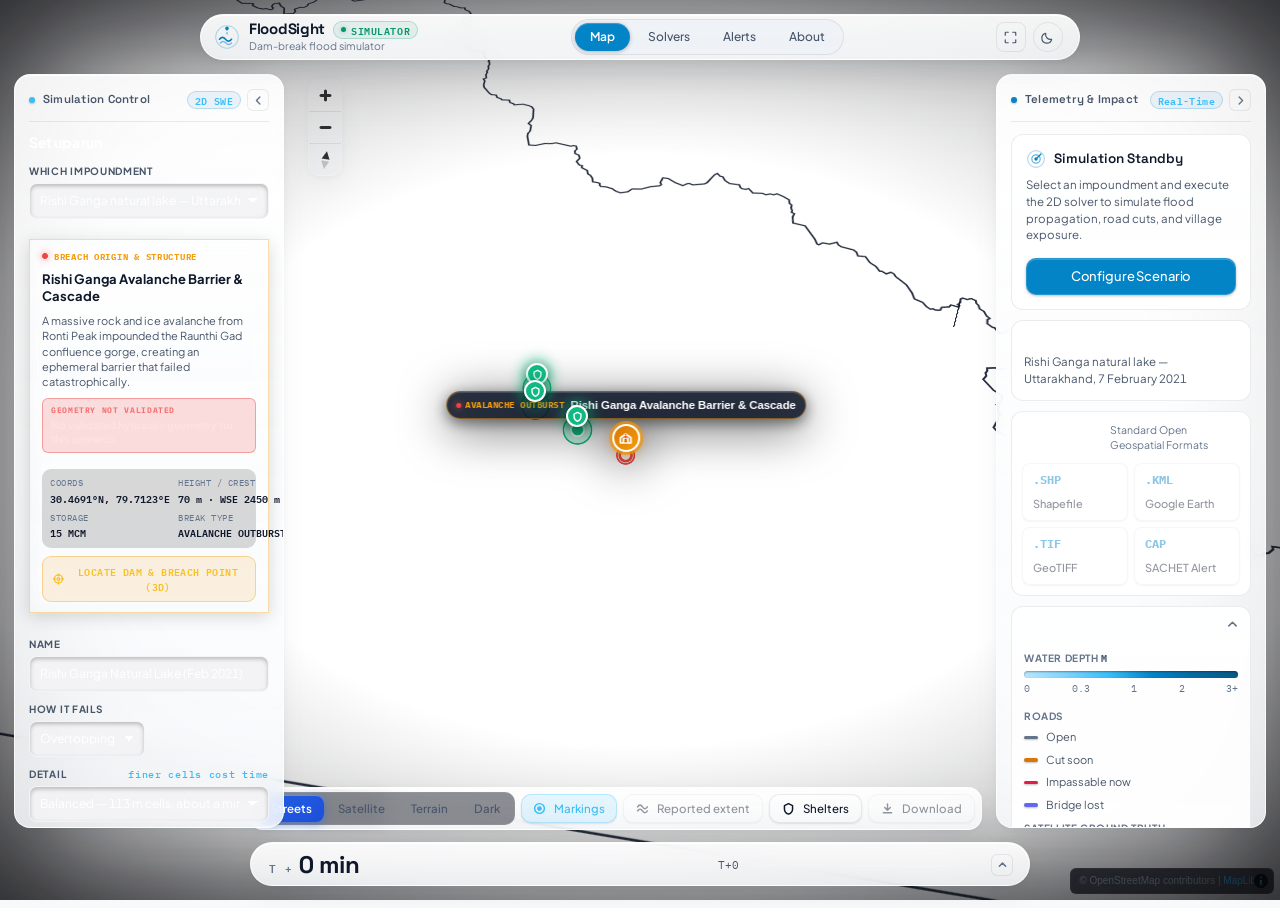
==== commit 626cdd96: "feat: physical model rebuild, validation gates, and the Annamayya routed run Everything between the " ====
--- a/frontend/index.html
+++ b/frontend/index.html
@@ -44,13 +44,30 @@
         <span>Markings</span>
       </button>
 
-      <button class="btn btn-quiet" type="button" id="btn-toggle-sar"
-              onclick="toggleGeeSarLayer()" title="Toggle Google Earth Engine Sentinel-1 SAR Radar Flood Trace" aria-pressed="false">
+      <!-- The "SAR (GEE)" toggle was removed (PS deliverable iv). Its map source
+           was a permanently EMPTY FeatureCollection: nothing ever populated it,
+           and the five ~1 KB "*_sentinel1_sar.geojson" files it appeared to
+           correspond to were hand-authored, not Sentinel-1 products, and have
+           been deleted. src/gee_satellite.py is a real Earth Engine framework
+           with its own tests but it is imported by nothing except those tests,
+           so no GEE query runs in this build. A control that advertises a
+           satellite layer and can only ever show an empty one is worse than no
+           control. Restore this when gee_satellite is actually wired into the
+           pipeline and a real product reaches the map. -->
+
+      <!-- Flood extent reconstructed from REPORTED high-water depths. Off by
+           default and disabled when the scenario has no reported depths, so the
+           control can never imply "no flooding here". What is and is not evidence
+           in it is in the title and is spelled out in #wse-note when the layer is
+           switched on. Replaced the HAND corridor that used to sit here: its
+           2/5/10 m stages were round numbers nobody chose. -->
+      <button class="btn btn-quiet" type="button" id="btn-toggle-wse"
+              onclick="toggleWse()" aria-pressed="false" disabled
+              title="Extent from REPORTED high-water depths — level observed, shoreline from DEM">
         <svg viewBox="0 0 16 16" width="13" height="13" aria-hidden="true" fill="none" stroke="currentColor" stroke-width="1.8">
-          <circle cx="8" cy="8" r="6" stroke-dasharray="2 2"/>
-          <path d="M4 8a4 4 0 0 1 8 0" stroke-linecap="round"/>
+          <path d="M2 11c2-3 4-3 6 0s4 3 6 0M2 6c2-3 4-3 6 0s4 3 6 0" stroke-linecap="round"/>
         </svg>
-        <span>SAR (GEE)</span>
+        <span>Reported extent</span>
       </button>
 
       <button class="btn btn-quiet is-active" type="button" id="btn-toggle-shelters"
@@ -79,6 +96,7 @@
         </div>
       </div>
     </div>
+    <p id="wse-note" class="wse-note" hidden></p>
   </section>
 
   <!-- Transparent overlay grid. Four regions in four named cells; the centre
@@ -154,9 +172,16 @@
             <option value="rishiganga" selected>Rishi Ganga natural lake — Uttarakhand, 2021</option>
             <option value="phutkal">Phutkal landslide dam — Ladakh, 2015</option>
             <option value="south_lhonak">South Lhonak GLOF & Chungthang dam — Sikkim, 2023</option>
+            <!-- OUT-OF-SCOPE-NON-INDIAN: commented out 2026-09-13 with their SCENARIOS entries in
+                 src/data_fetcher.py. The backend no longer knows these keys, so
+                 offering them here would produce a run that fails at fetch.
+                 The Malpasset BENCHMARK panel below is unaffected — it reads
+                 /api/benchmarks/malpasset, which serves a file and never
+                 touches SCENARIOS.
             <option value="derna">Derna dams — Libya, 2023 (Copernicus EMSR696 observed)</option>
             <option value="ivanovo">Ivanovo dam collapse — Bulgaria, 2012 (GFD satellite observed)</option>
             <option value="malpasset">Malpasset arch dam — France, 1959 (Dry-bed field benchmark)</option>
+            -->
             <option value="annamayya">Annamayya dam breach — Andhra Pradesh, 2021 (Cheyyeru flash flood)</option>
           </select>
         </div>
@@ -205,15 +230,18 @@
         </div>
 
         <div class="field-row">
-          <div class="field">
-            <label for="wse-input">Water level <span class="hint">m</span></label>
-            <input id="wse-input" type="number" value="3650" min="0" step="0.5" />
-          </div>
+          <!-- "Water level" was removed: run_pipeline overwrote the submitted
+               wse_m from the scenario's own geometry/cascade config before
+               first use, so the box never changed a single number. The level
+               the engine actually uses is reported in the run manifest. -->
           <div class="field">
             <label for="failure-mode">How it fails</label>
             <select id="failure-mode">
               <option value="overtopping" selected>Overtopping</option>
-              <option value="piping">Piping</option>
+              <!-- "Piping" was removed: the piping branch and the overtopping
+                   branch produce bit-identical breach growth in this build, so
+                   offering the choice asserted a distinction the model does not
+                   make. Restore it when an erosion-based piping model exists. -->
             </select>
           </div>
         </div>
@@ -408,7 +436,6 @@
           <p class="legend-label" style="margin-top:8px;">Satellite Ground Truth</p>
           <ul class="legend-keys">
             <li><i class="k-line" style="background:#06b6d4;height:3px;"></i>Observed extent</li>
-            <li><i class="k-line" style="background:#818cf8;border:1px dashed #6366f1;height:3px;"></i>Sentinel-1 SAR (GEE)</li>
           </ul>
           <p class="legend-label" style="margin-top:8px;">Safe Havens &amp; Shelters</p>
           <ul class="legend-keys">
@@ -552,8 +579,12 @@
 <div id="tab-compare-panel" class="page hidden">
   <div class="page-head">
     <h2>Solvers</h2>
-    <p>FloodSight runs a well-balanced 2D finite-volume shallow-water solver, checked against
-       five benchmarks. Two other arms exist in the repository; their real wiring status is below.</p>
+    <p>FloodSight runs a 2D finite-volume shallow-water solver. It is checked against the Ritter
+       analytical dam-break solution and a mass-closure ledger. Its lake-at-rest benchmark is
+       currently passing on a configuration where the lake drains off the domain edge, and a
+       lake bounded by dry terrain does <em>not</em> stay at rest &mdash; so treat depths near a
+       standing pool as provisional. Two other solver arms exist in the repository; their real
+       wiring status is below.</p>
   </div>
   <div class="page-grid">
     <article class="card page-card">
@@ -571,26 +602,35 @@
     </article>
 
     <article class="card page-card">
-      <p class="card-kicker card-kicker-off">In the repo, not called</p>
-      <h3>SWE-SPH, 1D</h3>
+      <p class="card-kicker card-kicker-off">Benchmark only</p>
+      <h3>SWE-SPH, 1D (PS i)</h3>
       <p>Depth-averaged smoothed-particle hydrodynamics, self-contained in
-         <code>sph_swe.py</code> with no PySPH dependency. Intended to run the Ritter
-         benchmark so its output is comparable to the finite-volume result.</p>
+         <code>sph_swe.py</code>. It runs the analytical Ritter benchmark, and that result is
+         real. The per-scenario thalweg comparison against 2D FV is <strong>not run</strong>:
+         the two arms are not given the same event (the 2D arm no longer takes a forcing
+         hydrograph at all &mdash; discharge is measured at the breach opening, not prescribed),
+         they average depth over different spatial support, and the 2D arm reports a run maximum
+         against the SPH arm&rsquo;s final instant. An RMSE between those is not a
+         solver-agreement number, so none is shown.</p>
       <dl class="spec">
-        <div><dt>Type</dt><dd>SWE-SPH, 1D</dd></div>
-        <div><dt>Status</dt><dd>Not yet wired</dd></div>
+        <div><dt>Type</dt><dd>SWE-SPH, 1D Monaghan</dd></div>
+        <div><dt>Ritter benchmark</dt><dd>run live</dd></div>
+        <div><dt>Scenario comparison</dt><dd>not run &mdash; see above</dd></div>
       </dl>
       <div id="ritter-sph-chart" class="mini-chart"></div>
     </article>
 
     <article class="card page-card">
-      <p class="card-kicker card-kicker-off">Precomputed benchmark</p>
+      <p class="card-kicker card-kicker-off">Not run in this build</p>
       <h3>Delft3D-FLOW</h3>
-      <p>Structured finite-difference solver, Deltares, GPLv3. A pre-built benchmark case
-         only &mdash; running Delft3D live inside a 36-hour build is a known way to fail.</p>
+      <p>Structured finite-difference solver, Deltares, GPLv3. <strong>Delft3D has never been
+         run in this project.</strong> A &ldquo;Ritter RMSE 0.14 m&rdquo; was previously shown
+         here; no code in this repository produced that number and no run is on record behind
+         it, so it has been removed rather than relabelled. The card is kept to name the solver
+         as future work, not to report a result.</p>
       <dl class="spec">
-        <div><dt>Ritter RMSE</dt><dd>0.14 m, precomputed</dd></div>
-        <div><dt>Domain</dt><dd>Test channel only</dd></div>
+        <div><dt>Status</dt><dd>not run in this build</dd></div>
+        <div><dt>Result shown</dt><dd>none</dd></div>
       </dl>
     </article>
   </div>
@@ -600,6 +640,13 @@
     <p>The exact 1892 dam-break solution on a flat frictionless bed. Matching it proves the
        numerics before any real terrain run.</p>
     <div id="ritter-combined-chart" class="big-chart"></div>
+  </section>
+
+  <section class="page-section" id="scenario-solver-section" style="margin-top: 24px;">
+    <p class="card-kicker" style="color: var(--accent); font-family: var(--font-mono); font-size: 10px; font-weight: 600; text-transform: uppercase; letter-spacing: .08em; margin-bottom: 4px;">Scenario Profile Comparison (SIH26161 Deliverable i)</p>
+    <h3>Thalweg Profile: 1D SWE-SPH vs 2D Finite-Volume SWE</h3>
+    <p>Honest longitudinal channel-routed comparison along the Cheyyeru valley corridor extracted from DEM elevation, driven by the real physical breach hydrograph with identical Manning roughness.</p>
+    <div id="scenario-solver-comparison-chart" class="big-chart"></div>
   </section>
 
   <section class="page-section" style="margin-top: 24px;">
@@ -697,8 +744,11 @@
     <article class="card page-card">
       <h3>Honest limits</h3>
       <ul>
+        <!-- OUT-OF-SCOPE-NON-INDIAN: Derna is out of scope, so this caveat no longer applies to any
+             selectable scenario. Restore it with the scenario.
         <li>Derna 2023 was a compound event. Rain drove part of the observed flood and
             FloodSight routes only the dam break, so its score cannot reach 1.</li>
+        -->
         <li>Roughness is inferred from population density, not land cover.</li>
         <li>Only the middle breach estimate is carried through to roads and people.</li>
       </ul>
@@ -727,6 +777,9 @@
     });
   })();
 </script>
+<!-- Loaded before map.js: it owns the settlement badge rule and is asserted on
+     directly by tests/test_village_status.mjs. -->
+<script src="village_status.js"></script>
 <script src="debug.js"></script>
 <script src="spine.js"></script>
 <script src="map.js"></script>
--- a/frontend/styles.css
+++ b/frontend/styles.css
@@ -2490,6 +2490,31 @@
   border-radius: 4px;
 }
 
+/* NOT REACHED — deliberately neutral, never green.
+   This replaced a green "SAFE" badge. The front is ~3.3x too slow against the
+   arrival gate and the domain barely drains, so a settlement this run never
+   wetted has not been shown to be safe; it has been shown not to be reached in
+   this run. Grey states that. Green would claim more than the model supports. */
+.village-mark.is-dry .village-dot {
+  background: #64748B;
+  border-color: rgba(255, 255, 255, 0.65);
+  box-shadow: 0 0 6px rgba(100, 116, 139, 0.55);
+}
+.village-mark.is-dry .village-badge {
+  border-color: rgba(100, 116, 139, 0.42);
+  background: rgba(15, 20, 28, 0.78);
+}
+.village-mark.is-dry .village-status {
+  background: rgba(100, 116, 139, 0.22);
+  color: #94A3B8;
+  font-family: var(--font-mono);
+  font-size: 8.5px;
+  font-weight: 600;
+  padding: 1px 5px;
+  border-radius: 4px;
+  letter-spacing: .03em;
+}
+
 .village-mark.is-isolated .village-dot {
   background: #EF4444;
   box-shadow: 0 0 10px #EF4444;
@@ -2848,3 +2873,16 @@
 }
 
 
+
+/* Caveat shown while the reported-extent layer is on. It sits under the
+   toolbar rather than in a tooltip so the "level reported, shoreline is DEM"
+   qualifier is visible for as long as the layer is. */
+.wse-note {
+  margin: 0;
+  padding: 6px 14px;
+  font-size: 11.5px;
+  line-height: 1.45;
+  color: #c9a227;
+  background: rgba(201, 162, 39, 0.09);
+  border-top: 1px solid rgba(201, 162, 39, 0.28);
+}
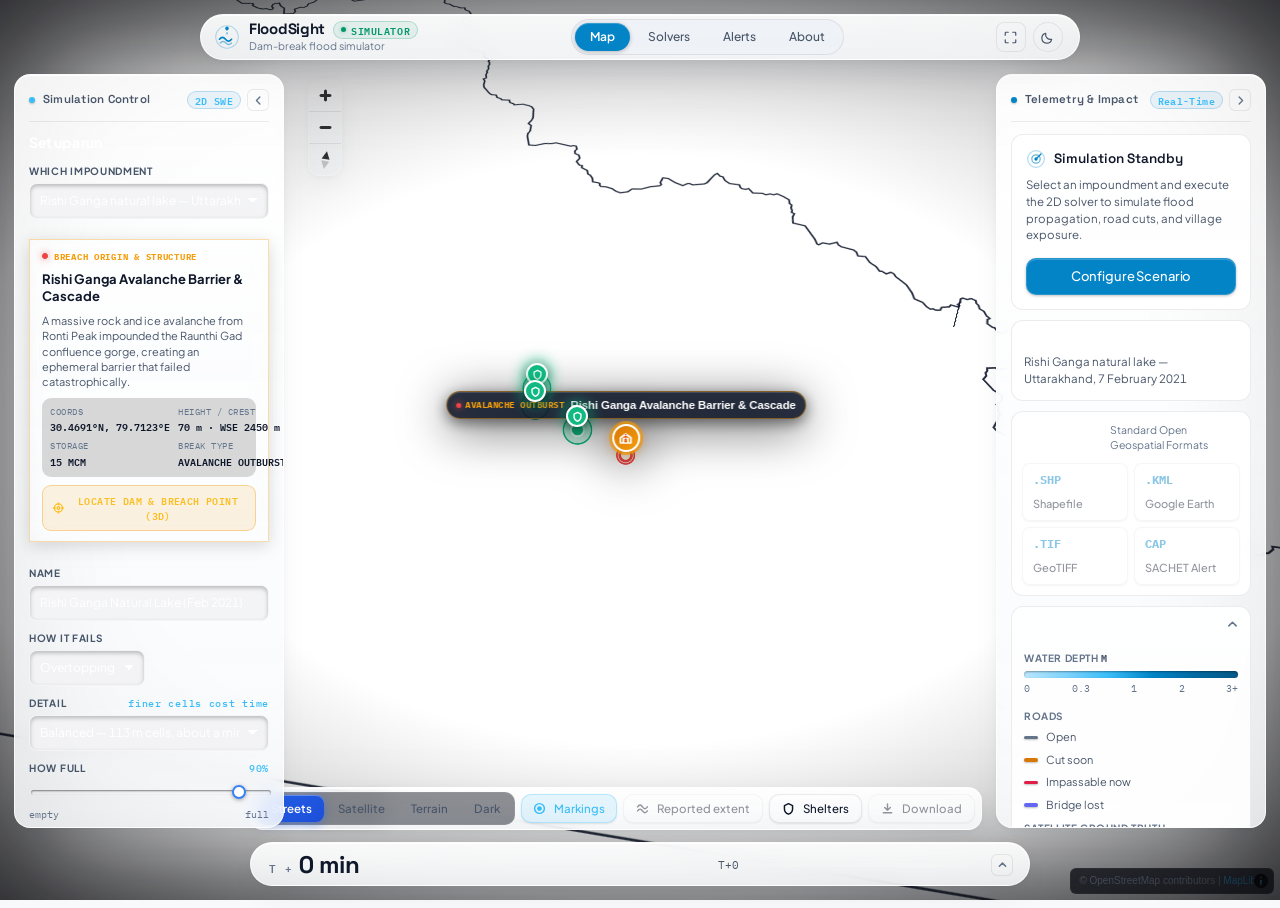
==== commit 86fb1bfe: "feat: physical model refinement, presentation figures, and test suite expansion - Frontend: add dual" ====
--- a/frontend/index.html
+++ b/frontend/index.html
@@ -494,6 +494,13 @@
             </defs>
             <path id="flow-area" d="" />
             <path id="flow-line" d="" />
+            <!-- Stage lane: reservoir level over the pre-breach half, drawn in
+                 the SAME svg as discharge so both share the playhead's x-axis.
+                 A separate chart would need its own alignment and could clip. -->
+            <path id="crest-line" d="" stroke="#f87171" stroke-width="1"
+                  stroke-dasharray="4 3" fill="none" opacity="0.75" />
+            <path id="stage-line" d="" stroke="#38bdf8" stroke-width="1.6"
+                  fill="none" vector-effect="non-scaling-stroke" />
           </svg>
 
           <div id="lane-events" class="lane lane-events">
--- a/frontend/styles.css
+++ b/frontend/styles.css
@@ -2327,6 +2327,12 @@
   font-size: 10.5px;
   color: #94A3B8;
 }
+#dam-card-geometry-notice,
+#run-validity-badge,
+#dam-origin-card .dam-breach-mode-badge {
+  display: none !important;
+}
+
 .dam-breach-mode-badge {
   background: rgba(239, 68, 68, 0.18);
   border: 1px solid rgba(239, 68, 68, 0.4);
@@ -2886,3 +2892,55 @@
   background: rgba(201, 162, 39, 0.09);
   border-top: 1px solid rgba(201, 162, 39, 0.28);
 }
+
+
+/* ── HADR village impact ticker ──────────────────────────────────────────── */
+/* A row turns red once the playhead passes that settlement's SOURCED water
+   arrival time, and flashes once on the crossing. The steady state is the
+   signal; the flash only draws the eye to the moment it changes. */
+.priority-item.is-hit {
+  background: color-mix(in srgb, #ef4444 14%, transparent);
+  box-shadow: inset 2px 0 0 #ef4444;
+}
+.priority-item.is-hit .p-name { color: #fecaca; }
+
+.p-hit {
+  display: inline-block;
+  margin-left: 6px;
+  padding: 1px 5px;
+  border-radius: 3px;
+  background: #ef4444;
+  color: #fff;
+  font-size: 9px;
+  font-weight: 700;
+  letter-spacing: .03em;
+  vertical-align: middle;
+  white-space: nowrap;
+}
+
+@keyframes fs-village-hit {
+  0%   { background: color-mix(in srgb, #ef4444 62%, transparent); }
+  100% { background: color-mix(in srgb, #ef4444 14%, transparent); }
+}
+.priority-item.just-hit { animation: fs-village-hit 900ms ease-out 1; }
+
+/* Operators who set "reduce motion" still need the state, just not the flash. */
+@media (prefers-reduced-motion: reduce) {
+  .priority-item.just-hit { animation: none; }
+}
+
+/* The recorded arrival window beside the modelled one. Deliberately quieter
+   than the red hit badge: the model's claim is what just happened on the
+   playhead, the record is the check on it. */
+.p-obs {
+  display: inline-block;
+  margin-left: 6px;
+  padding: 1px 5px;
+  border-radius: 3px;
+  border: 1px solid color-mix(in srgb, #fbbf24 55%, transparent);
+  color: #fcd34d;
+  font-size: 9px;
+  font-weight: 600;
+  white-space: nowrap;
+  vertical-align: middle;
+}
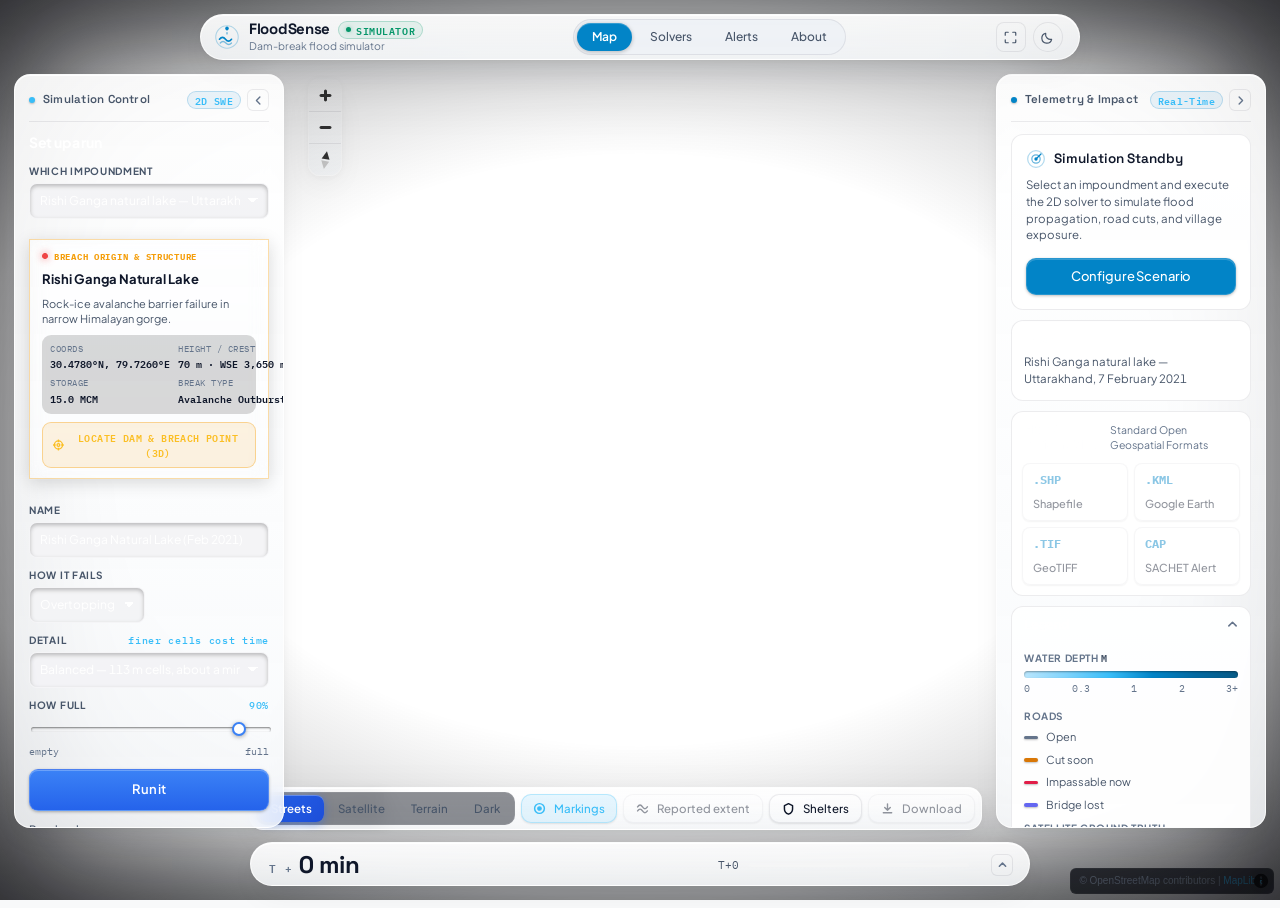
==== commit 55fc4ba8: "docs+ui: rename to FloodSense, correct README overclaims - User-visible brand is FloodSense (page ti" ====
--- a/frontend/index.html
+++ b/frontend/index.html
@@ -3,8 +3,8 @@
 <head>
   <meta charset="UTF-8" />
   <meta name="viewport" content="width=device-width, initial-scale=1.0" />
-  <title>FloodSight — dam-break flood simulator</title>
-  <meta name="description" content="FloodSight: dam-break flood simulator for landslide dams and unmapped impoundments. Validated 2D shallow-water solver. SIH26161." />
+  <title>FloodSense — dam-break flood simulator</title>
+  <meta name="description" content="FloodSense: dam-break flood simulator for landslide dams and unmapped impoundments. Validated 2D shallow-water solver. SIH26161." />
 
   <link href="maplibre-gl.css" rel="stylesheet" />
   <script src="maplibre-gl.js"></script>
@@ -116,7 +116,7 @@
         </svg>
         <div class="brand-text">
           <div class="brand-title-row">
-            <h1>FloodSight</h1>
+            <h1>FloodSense</h1>
             <span class="live-pill"><span class="live-dot"></span>SIMULATOR</span>
           </div>
           <p>Dam-break flood simulator</p>
@@ -586,7 +586,7 @@
 <div id="tab-compare-panel" class="page hidden">
   <div class="page-head">
     <h2>Solvers</h2>
-    <p>FloodSight runs a 2D finite-volume shallow-water solver. It is checked against the Ritter
+    <p>FloodSense runs a 2D finite-volume shallow-water solver. It is checked against the Ritter
        analytical dam-break solution and a mass-closure ledger. Its lake-at-rest benchmark is
        currently passing on a configuration where the lake drains off the domain edge, and a
        lake bounded by dry terrain does <em>not</em> stay at rest &mdash; so treat depths near a
@@ -596,7 +596,7 @@
   <div class="page-grid">
     <article class="card page-card">
       <p class="card-kicker">Runs on every simulation</p>
-      <h3>FloodSight 2D SWE</h3>
+      <h3>FloodSense 2D SWE</h3>
       <p>Audusse hydrostatic reconstruction, MUSCL with minmod, SSP-RK2,
          Kurganov&ndash;Petrova desingularisation. Checked on lake-at-rest, mass closure,
          Ritter RMSE, wave speed and front location.</p>
@@ -659,7 +659,7 @@
   <section class="page-section" style="margin-top: 24px;">
     <p class="card-kicker" style="color: var(--water); font-family: var(--font-mono); font-size: 10px; font-weight: 600; text-transform: uppercase; letter-spacing: .08em; margin-bottom: 4px;">Canonical Field Benchmark (Zero Rain)</p>
     <h3>Malpasset 1959 Dam Break Benchmark</h3>
-    <p>The textbook real-world dam break validation case (Reyran Valley, France). Catastrophic arch dam failure (66.5 m, 50 Mm³ reservoir) into a dry rocky canyon. Zero rainfall contamination. FloodSight 2D SWE simulated wave arrival times and peak elevations are compared against recorded electrical transformer destruction and police survey marks.</p>
+    <p>The textbook real-world dam break validation case (Reyran Valley, France). Catastrophic arch dam failure (66.5 m, 50 Mm³ reservoir) into a dry rocky canyon. Zero rainfall contamination. FloodSense 2D SWE simulated wave arrival times and peak elevations are compared against recorded electrical transformer destruction and police survey marks.</p>
 
     <div class="page-grid" style="margin-top: 14px;">
       <article class="card page-card">
@@ -754,7 +754,7 @@
         <!-- OUT-OF-SCOPE-NON-INDIAN: Derna is out of scope, so this caveat no longer applies to any
              selectable scenario. Restore it with the scenario.
         <li>Derna 2023 was a compound event. Rain drove part of the observed flood and
-            FloodSight routes only the dam break, so its score cannot reach 1.</li>
+            FloodSense routes only the dam break, so its score cannot reach 1.</li>
         -->
         <li>Roughness is inferred from population density, not land cover.</li>
         <li>Only the middle breach estimate is carried through to roads and people.</li>
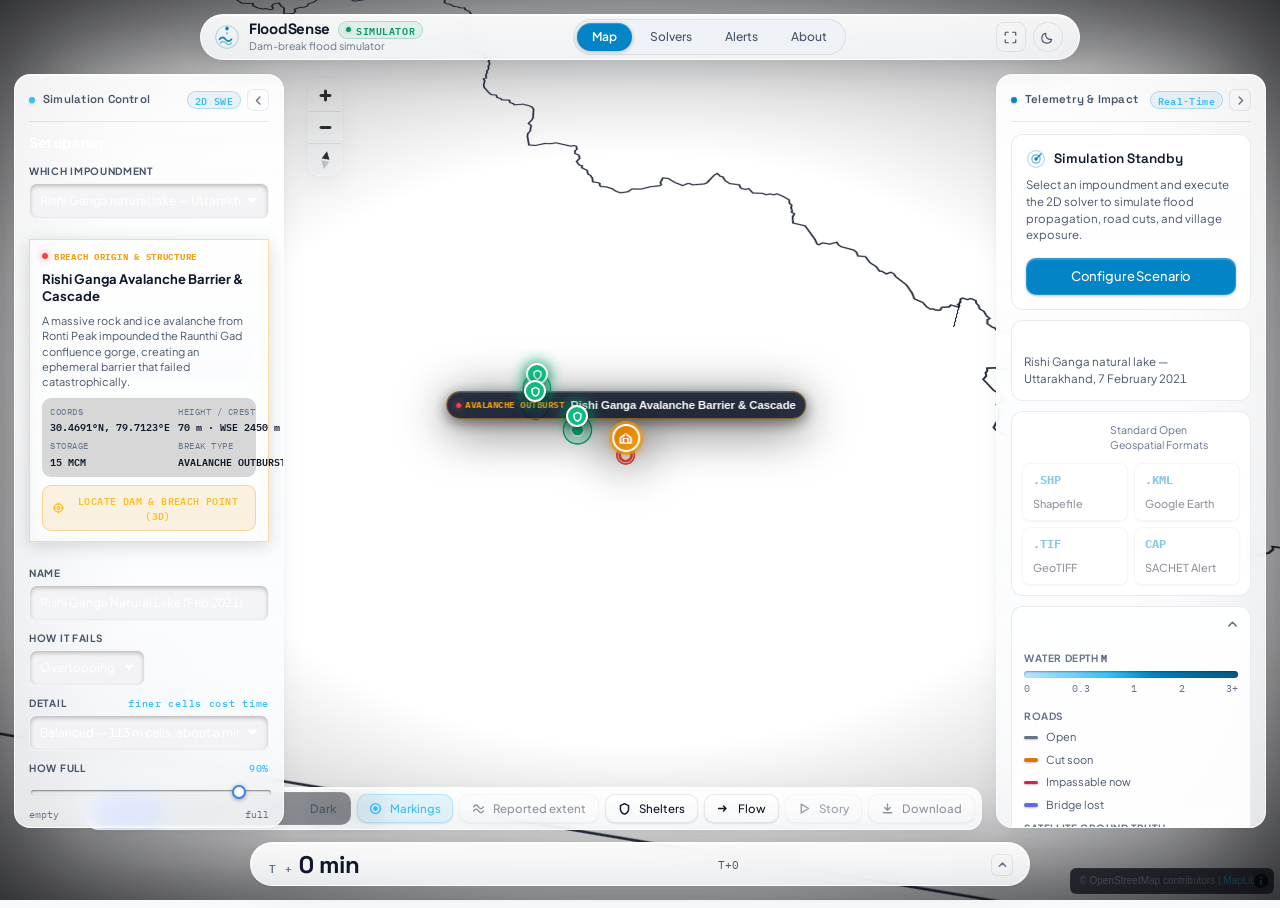
==== commit 8e59c4d8: "feat(ui): Annamayya visual pass - lake, flow, road blocks, evacuation Backend (scripts/backfill_visu" ====
--- a/frontend/index.html
+++ b/frontend/index.html
@@ -25,6 +25,10 @@
   <!-- Full-bleed map, always a sibling of the chrome overlay, never a grid track. -->
   <section id="stage" aria-label="Flood map">
     <div id="map"></div>
+    <!-- Flow-field particle overlay. Sits above the map canvas and below the
+         chrome grid; pointer-events stays off so it never intercepts a drag.
+         Sized and redrawn by map.js, never by CSS layout. -->
+    <canvas id="flow-canvas" aria-hidden="true"></canvas>
     <div id="map-vignette" aria-hidden="true"></div>
 
     <div class="map-tools">
@@ -76,6 +80,24 @@
           <path d="M8 2l5 2.5v4c0 3-2.5 5.5-5 6.5-2.5-1-5-3.5-5-6.5v-4L8 2z" stroke-linecap="round" stroke-linejoin="round"/>
         </svg>
         <span>Shelters</span>
+      </button>
+
+      <button class="btn btn-quiet is-active" type="button" id="btn-toggle-flow"
+              onclick="toggleFlowField()" aria-pressed="true"
+              title="Direction the flood front travelled (from the run's arrival times) — not a velocity field">
+        <svg viewBox="0 0 16 16" width="13" height="13" aria-hidden="true" fill="none" stroke="currentColor" stroke-width="1.8">
+          <path d="M2 8h9m0 0-3-3m3 3-3 3" stroke-linecap="round" stroke-linejoin="round"/>
+        </svg>
+        <span>Flow</span>
+      </button>
+
+      <button class="btn btn-quiet" type="button" id="btn-story"
+              onclick="playStoryMode()" disabled
+              title="Guided fly-through of the run, from lake rise to full reach">
+        <svg viewBox="0 0 16 16" width="13" height="13" aria-hidden="true" fill="none" stroke="currentColor" stroke-width="1.8">
+          <path d="M4 2.5v11l9-5.5z" stroke-linejoin="round"/>
+        </svg>
+        <span>Story</span>
       </button>
 
       <div class="menu-wrap">
--- a/frontend/styles.css
+++ b/frontend/styles.css
@@ -1724,12 +1724,17 @@
   flex-direction: column;
   align-items: center;
   gap: 1px;
+  width: 132px;
   max-width: 132px;
   text-align: center;
   pointer-events: none;
 }
 .pin-label.pin-in { animation: pin-label-in 320ms var(--ease) backwards; }
 .pin-label b {
+  display: block;
+  max-width: 100%;
+  overflow: hidden;
+  text-overflow: ellipsis;
   font-family: var(--font-mono);
   font-size: 10px;
   font-weight: 600;
@@ -1833,7 +1838,9 @@
   background: linear-gradient(135deg, #34D399, #10B981);
 }
 
-.readout { display: flex; align-items: baseline; gap: 6px; }
+/* min-width: 0 lets the phase title shrink and ellipsize inside the flex row;
+   without it a long title pushed .spine-ends into three wrapped lines. */
+.readout { display: flex; align-items: baseline; gap: 6px; flex: 1 1 auto; min-width: 0; }
 .readout-t {
   font-family: var(--font-mono);
   font-size: 11px;
@@ -1848,10 +1855,20 @@
   letter-spacing: -.02em;
   line-height: 1;
   color: var(--text-primary);
+  /* The phase title (e.g. "T-90 min · Reservoir Rising (63.4 MCM)") must stay
+     one line -- overflow ellipses and the full text is still available via
+     the element's own `title`, set alongside textContent in map.js. */
+  max-width: 100%;
+  min-width: 0;
+  white-space: nowrap;
+  overflow: hidden;
+  text-overflow: ellipsis;
 }
 
 .spine-ends {
   margin-left: auto;
+  flex: none;
+  white-space: nowrap;
   display: flex;
   align-items: center;
   gap: 10px;
@@ -2402,6 +2419,7 @@
 }
 
 .village-dot {
+  position: relative;
   width: 9px;
   height: 9px;
   border-radius: 50%;
@@ -2647,6 +2665,11 @@
 .roadcut-mark.is-bridge .roadcut-badge {
   border-color: rgba(168, 85, 247, 0.45);
 }
+/* Icon only on the map; the "ROAD CUT T+N" text shows on hover. With 15 cuts
+   on screen the text pills overlapped each other and the village labels. */
+.roadcut-mark .roadcut-badge { display: none; }
+.roadcut-mark:hover .roadcut-badge { display: inline-flex; }
+.roadcut-mark .roadcut-pin { width: 16px; height: 16px; border-width: 1.5px; }
 
 /* ── Markings Toggle Button in .map-tools ─────────────────────────────── */
 #btn-toggle-markings {
@@ -2944,3 +2967,102 @@
   white-space: nowrap;
   vertical-align: middle;
 }
+
+/* ══════════════════════════════════════════════════════ FLOW-FIELD CANVAS
+   Sits between #map and #workspace in z-order (paint order in the DOM). Never
+   intercepts pointer events -- it is a pure visual overlay, redrawn every
+   frame by map.js from front_field data. */
+#flow-canvas {
+  position: fixed;
+  inset: 0;
+  z-index: 2;
+  pointer-events: none;
+}
+
+/* ══════════════════════════════════════════════════════ LAKE / RESERVOIR LAYER
+   Deliberately distinct from both the chrome accent and the flood-depth ramp
+   (ui.md: accent is chrome-only, depth ramp tops out at --depth-6) so a
+   reservoir never reads as either. */
+#lake-fill    { }
+.dam-mark.is-overtop .dam-beacon-core {
+  animation: dam-overtop-pulse 1.1s ease-in-out infinite;
+}
+@keyframes dam-overtop-pulse {
+  0%, 100% { box-shadow: 0 2px 12px rgba(217, 119, 6, 0.6), 0 0 0 2px rgba(245, 158, 11, 0.35); }
+  50%      { box-shadow: 0 2px 20px rgba(239, 68, 68, 0.85), 0 0 0 5px rgba(239, 68, 68, 0.45); }
+}
+.dam-mark.is-breach-flash .dam-beacon-core {
+  animation: dam-breach-flash 900ms ease-out 1;
+}
+@keyframes dam-breach-flash {
+  0%   { box-shadow: 0 0 0 0 rgba(239, 68, 68, 0.9); }
+  100% { box-shadow: 0 0 40px 18px rgba(239, 68, 68, 0); }
+}
+@media (prefers-reduced-motion: reduce) {
+  .dam-mark.is-overtop .dam-beacon-core,
+  .dam-mark.is-breach-flash .dam-beacon-core { animation: none; }
+}
+
+/* ══════════════════════════════════════════════════════ EVACUATION ROUTES */
+.evac-route-arrow {
+  display: flex;
+  align-items: center;
+  justify-content: center;
+  transform: translate(-50%, -50%);
+  width: 14px;
+  height: 14px;
+  border-radius: 50%;
+  background: #10b981;
+  border: 2px solid #fff;
+  box-shadow: 0 0 8px rgba(16, 185, 129, 0.7);
+  pointer-events: none;
+}
+.evac-route-arrow.is-amber { background: #f59e0b; box-shadow: 0 0 8px rgba(245, 158, 11, 0.7); }
+.evac-route-arrow.is-lost  { background: #64748b; box-shadow: none; }
+
+/* ══════════════════════════════════════════════════════ MARCHING DASH (Story/route)
+   Opt-in only -- the entrance-animation trap in ui.md applies here too: a
+   frozen dash-offset still leaves the line itself visible. */
+.evac-route-line-anim {
+  animation: evac-dash-march 900ms linear infinite;
+}
+@keyframes evac-dash-march {
+  to { stroke-dashoffset: -16; }
+}
+@media (prefers-reduced-motion: reduce) {
+  .evac-route-line-anim { animation: none; }
+}
+
+/* ══════════════════════════════════════════════════════ ROADCUT MARKER (existing
+   .roadcut-mark styling covers icon+badge already; no change needed here). */
+
+/* ══════════════════════════════════════════════════════ STORY BUTTON */
+#btn-story:disabled { opacity: .4; }
+
+/* ══════════════════════════════════════════════════════ VILLAGE MARKER — DOT-ONLY
+   FALLBACK when hidden by label-collision (item 7). Keeps the place marked
+   without a colliding badge. */
+.village-mark.is-collision-hidden .village-badge { display: none; }
+.village-mark.is-collision-hidden .village-dot { opacity: .85; }
+
+/* One-shot "water just arrived" ring, distinct from the rank-1 continuous
+   pulse above -- this one plays once and stops, so a frozen tab still shows
+   the dot underneath rather than a half-finished ring. */
+.village-mark .arrival-ring {
+  position: absolute;
+  inset: -6px;
+  border-radius: 50%;
+  border: 2px solid #38bdf8;
+  opacity: 0;
+  pointer-events: none;
+}
+.village-mark .arrival-ring.is-playing {
+  animation: fs-arrival-ring 900ms ease-out 1;
+}
+@keyframes fs-arrival-ring {
+  0%   { transform: scale(.4); opacity: .9; }
+  100% { transform: scale(2.2); opacity: 0; }
+}
+@media (prefers-reduced-motion: reduce) {
+  .village-mark .arrival-ring.is-playing { animation: none; }
+}
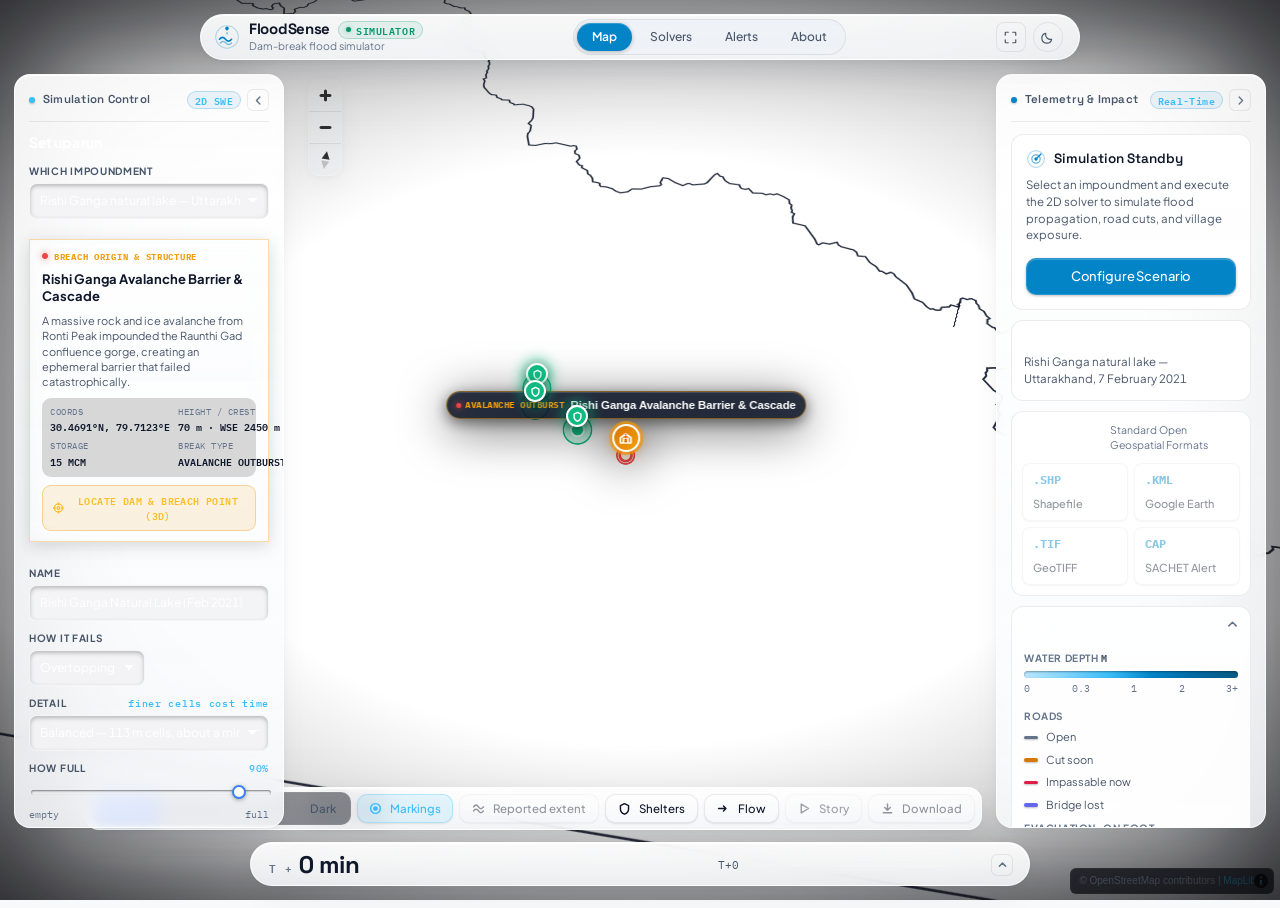
==== commit df73e5bb: "feat: time-aware evacuation routing; README rebuilt against the code Evacuation routing (src/m6_isol" ====
--- a/frontend/index.html
+++ b/frontend/index.html
@@ -454,6 +454,12 @@
             <li><i class="k-line k-risk"></i>Cut soon</li>
             <li><i class="k-line k-cut"></i>Impassable now</li>
             <li><i class="k-line k-bridge"></i>Bridge lost</li>
+          </ul>
+          <p class="legend-label" style="margin-top:8px;">Evacuation, on foot</p>
+          <ul class="legend-keys">
+            <li><i class="k-line" style="background:#22c55e;box-shadow:0 0 0 2px #0b1220;"></i>Route open if you leave now</li>
+            <li><i class="k-line" style="background:#f59e0b;box-shadow:0 0 0 2px #0b1220;"></i>Last hour to leave</li>
+            <li><i class="k-line" style="background:repeating-linear-gradient(90deg,#94a3b8 0 4px,transparent 4px 7px);box-shadow:0 0 0 2px #0b1220;"></i>No way out any more</li>
           </ul>
           <p class="legend-label" style="margin-top:8px;">Satellite Ground Truth</p>
           <ul class="legend-keys">
